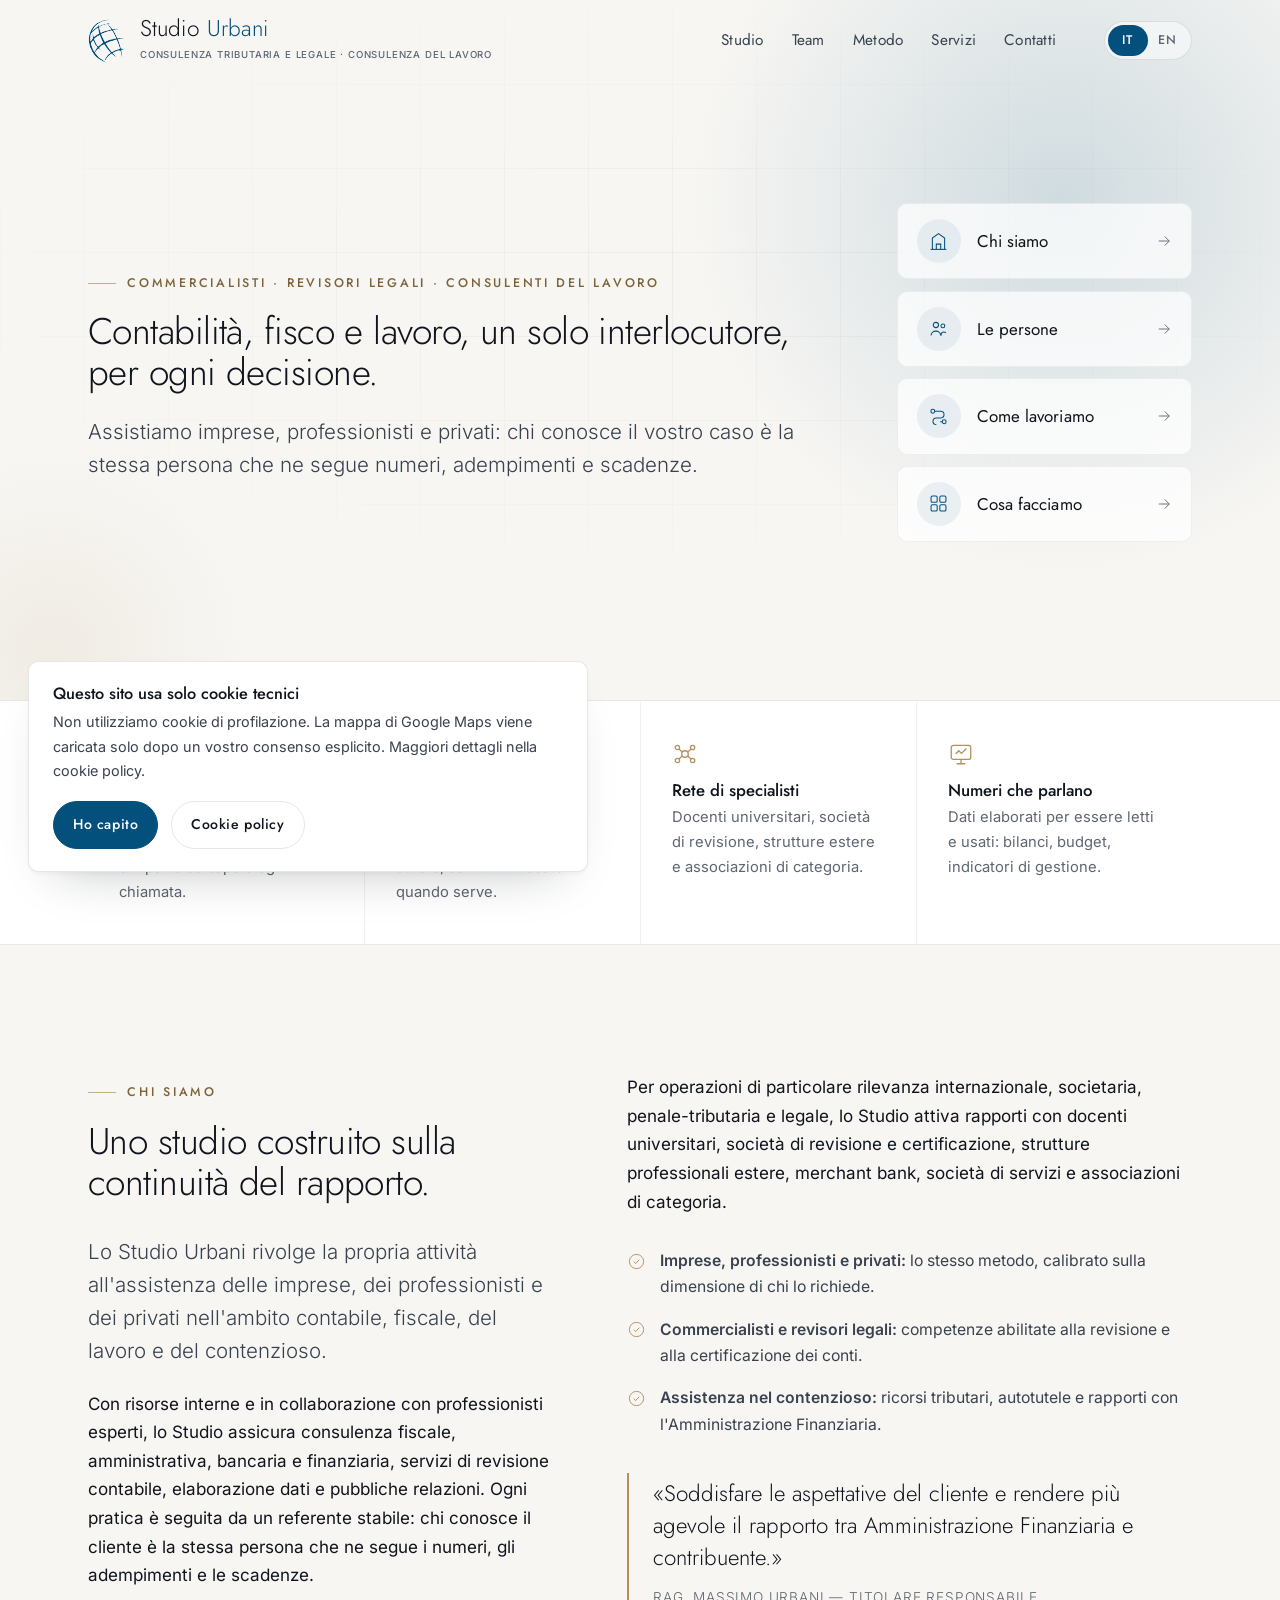
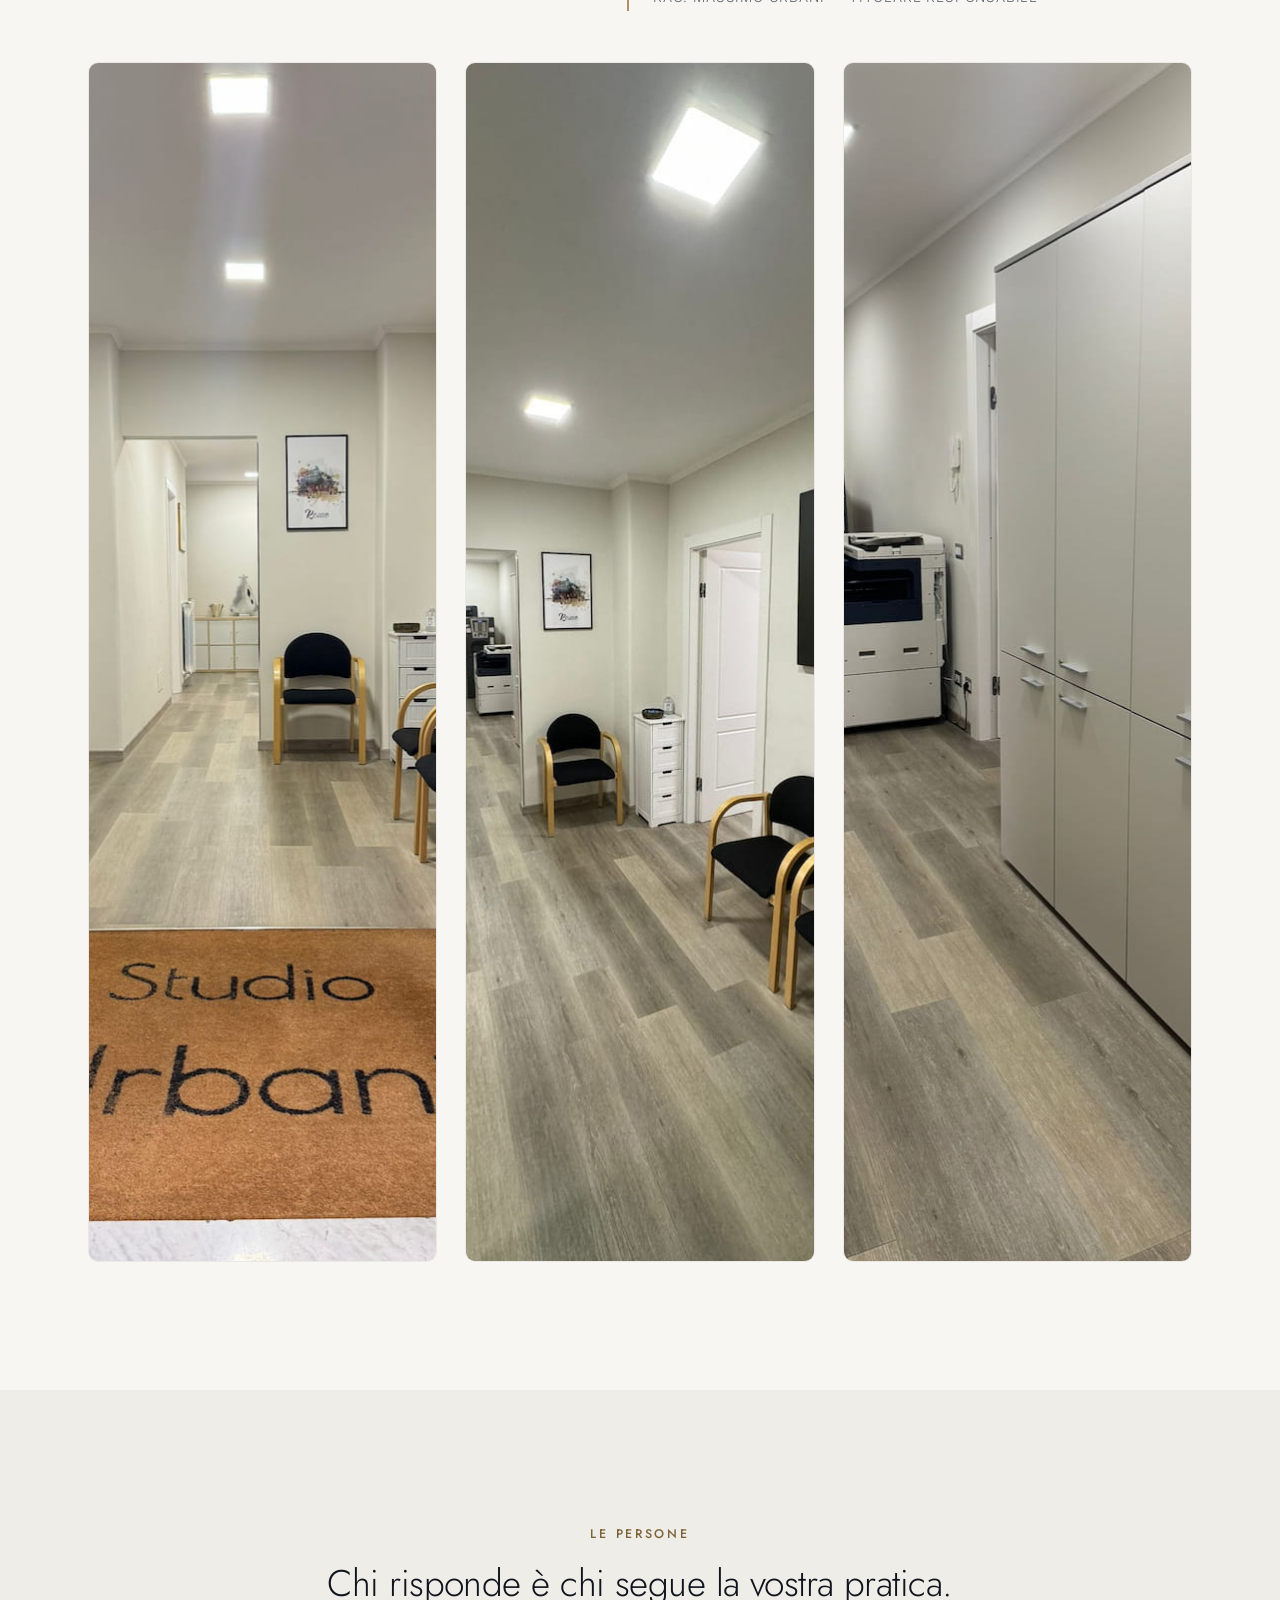
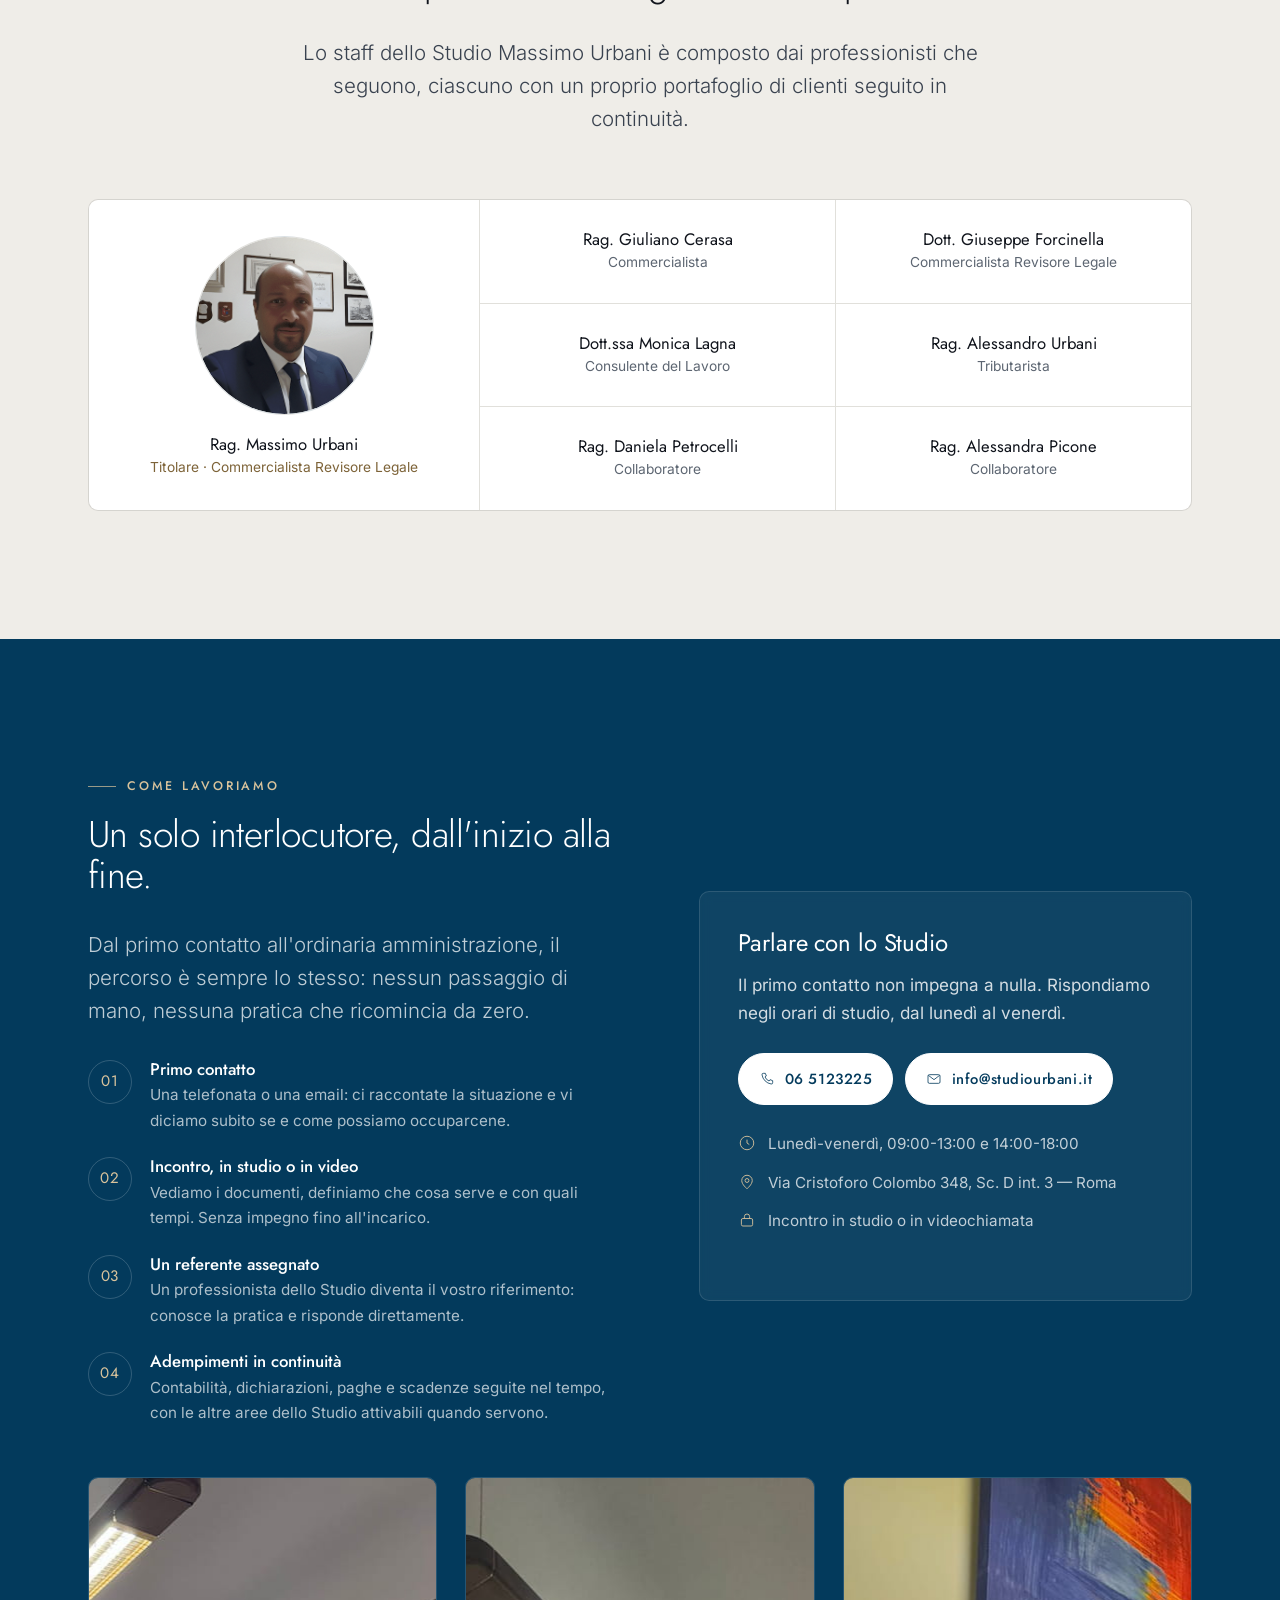
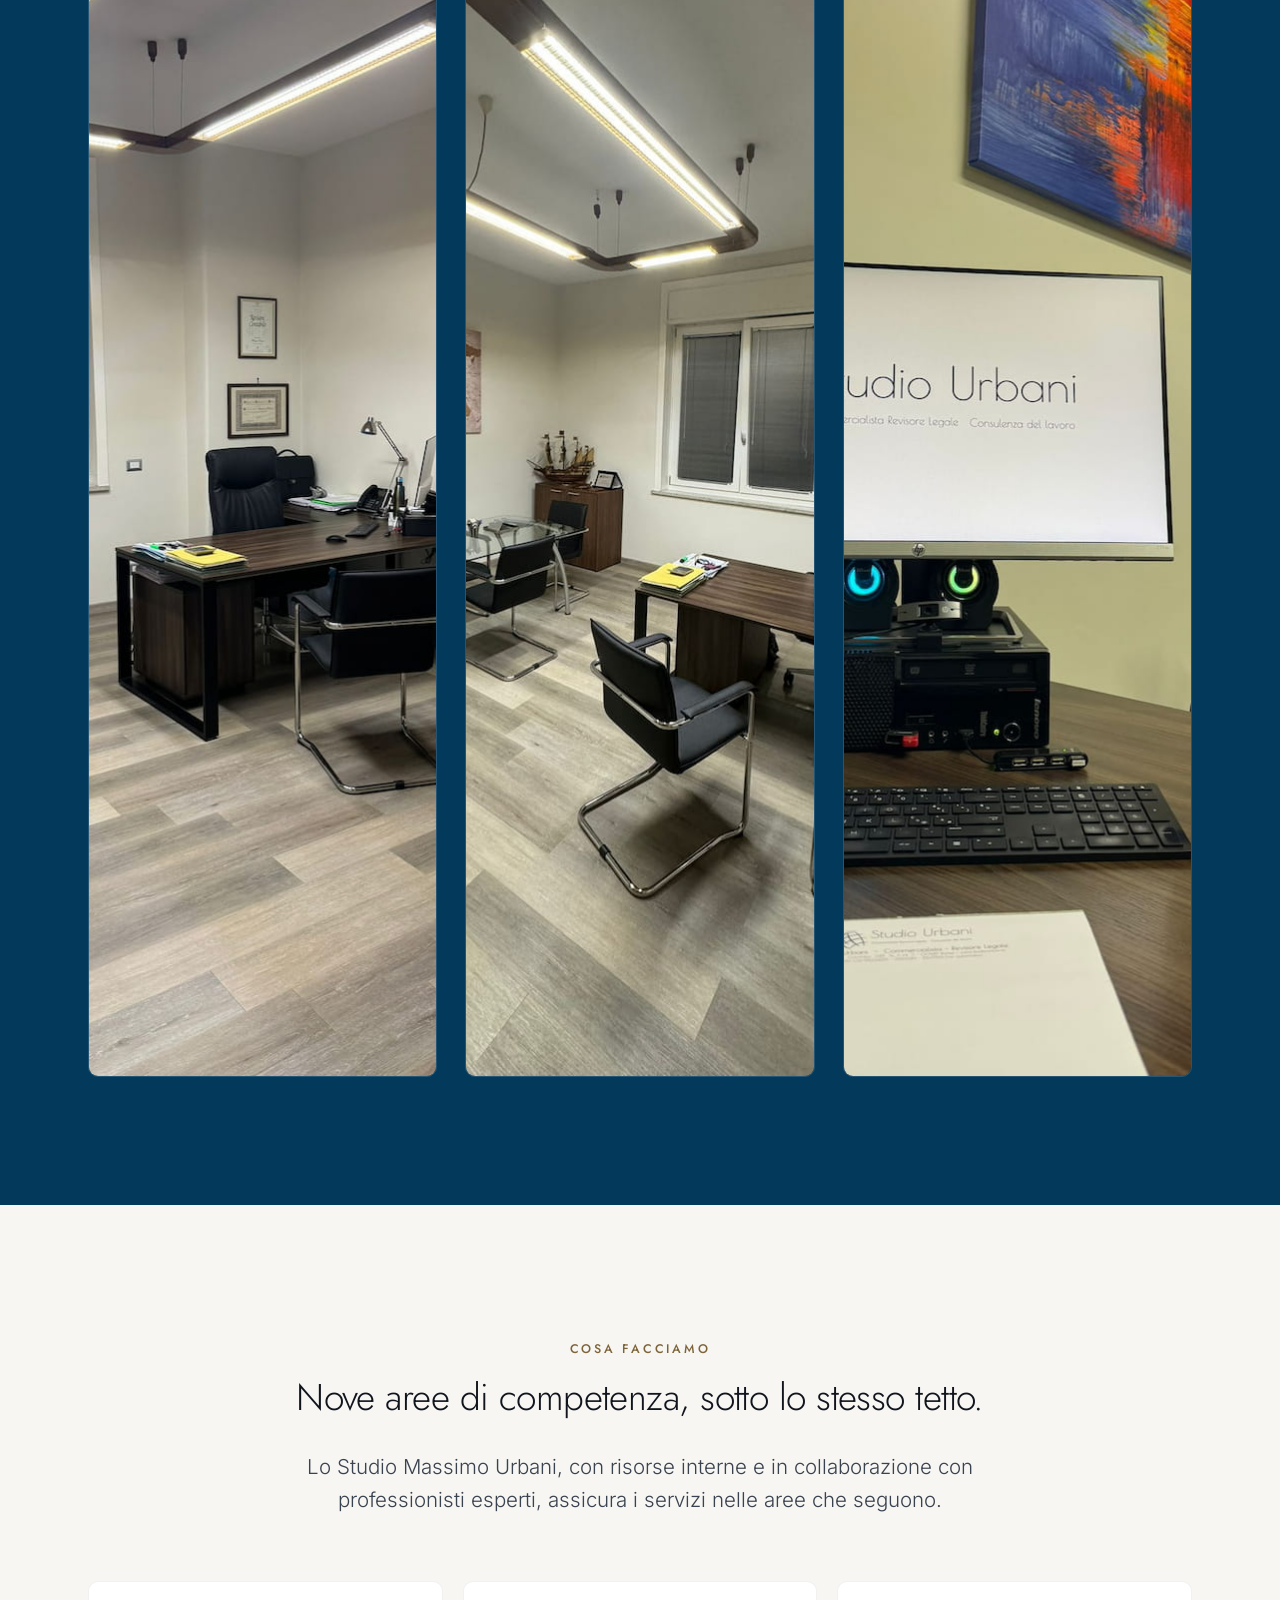
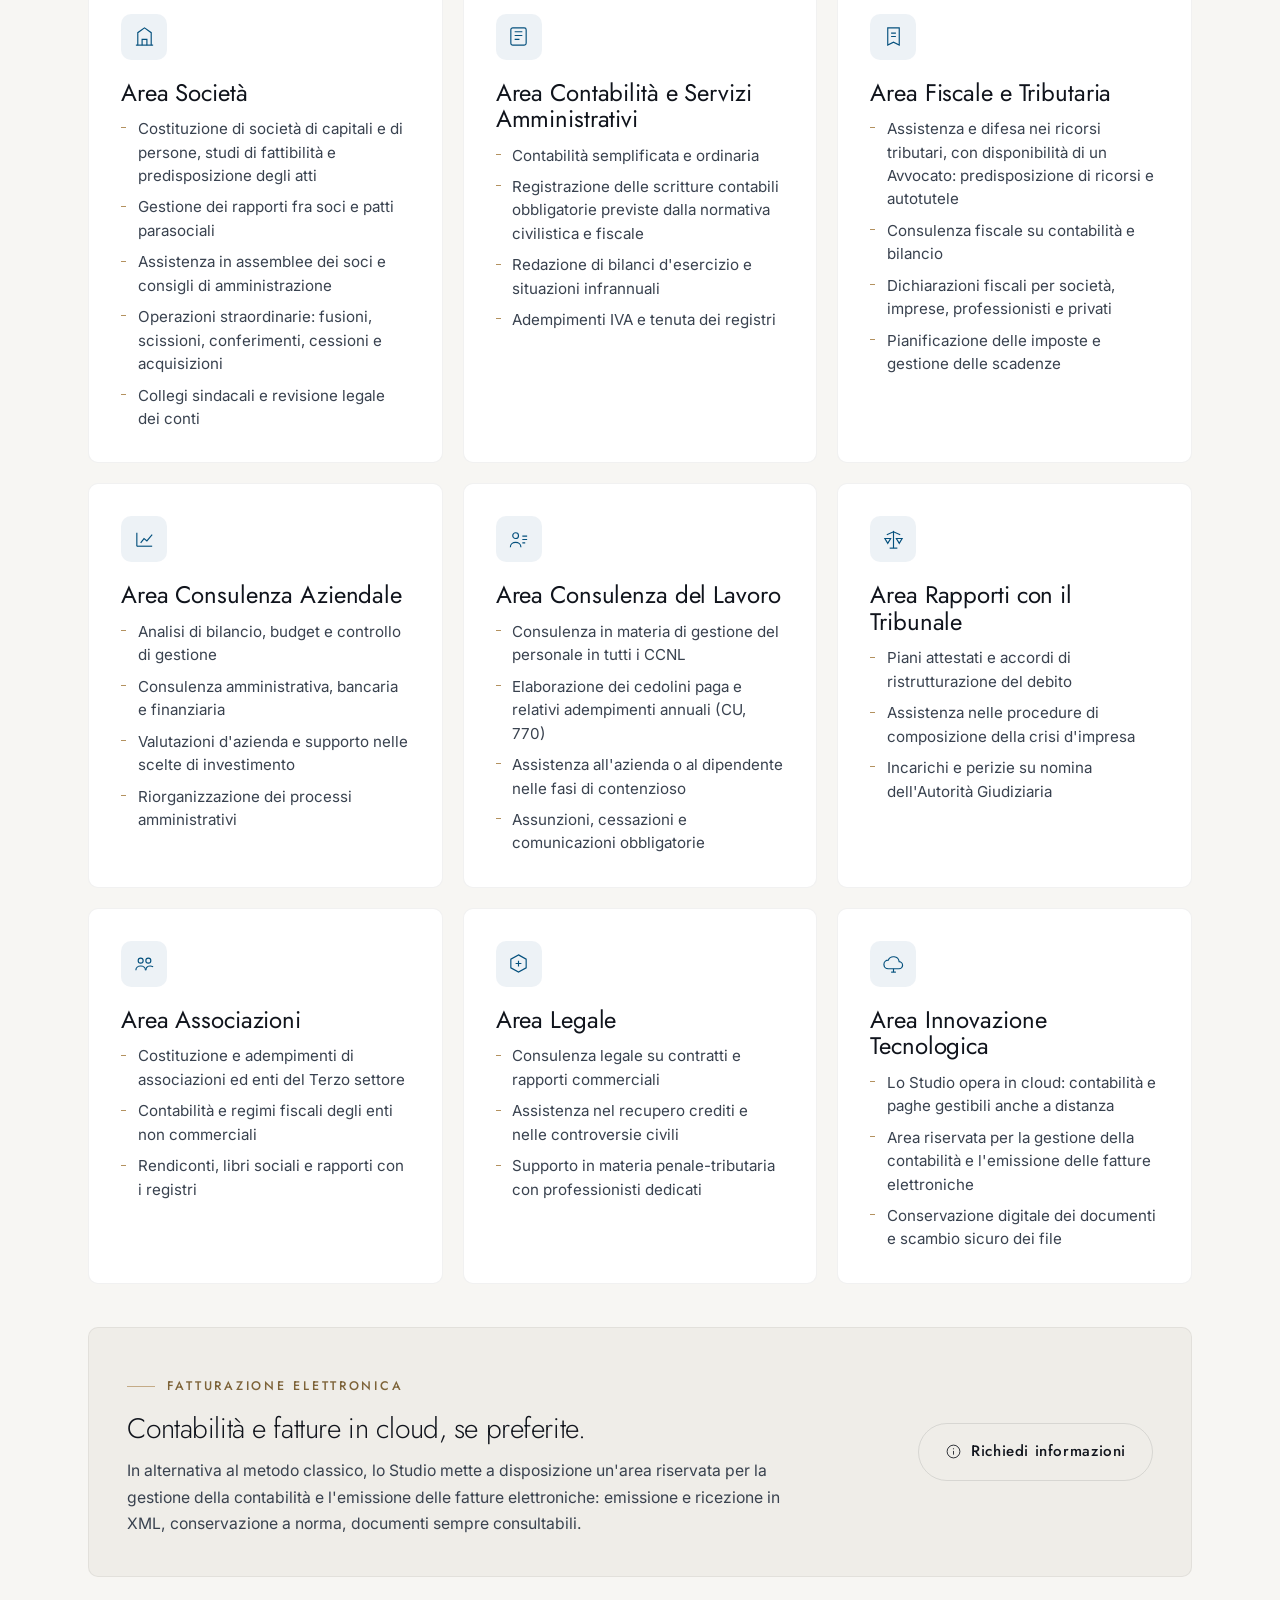
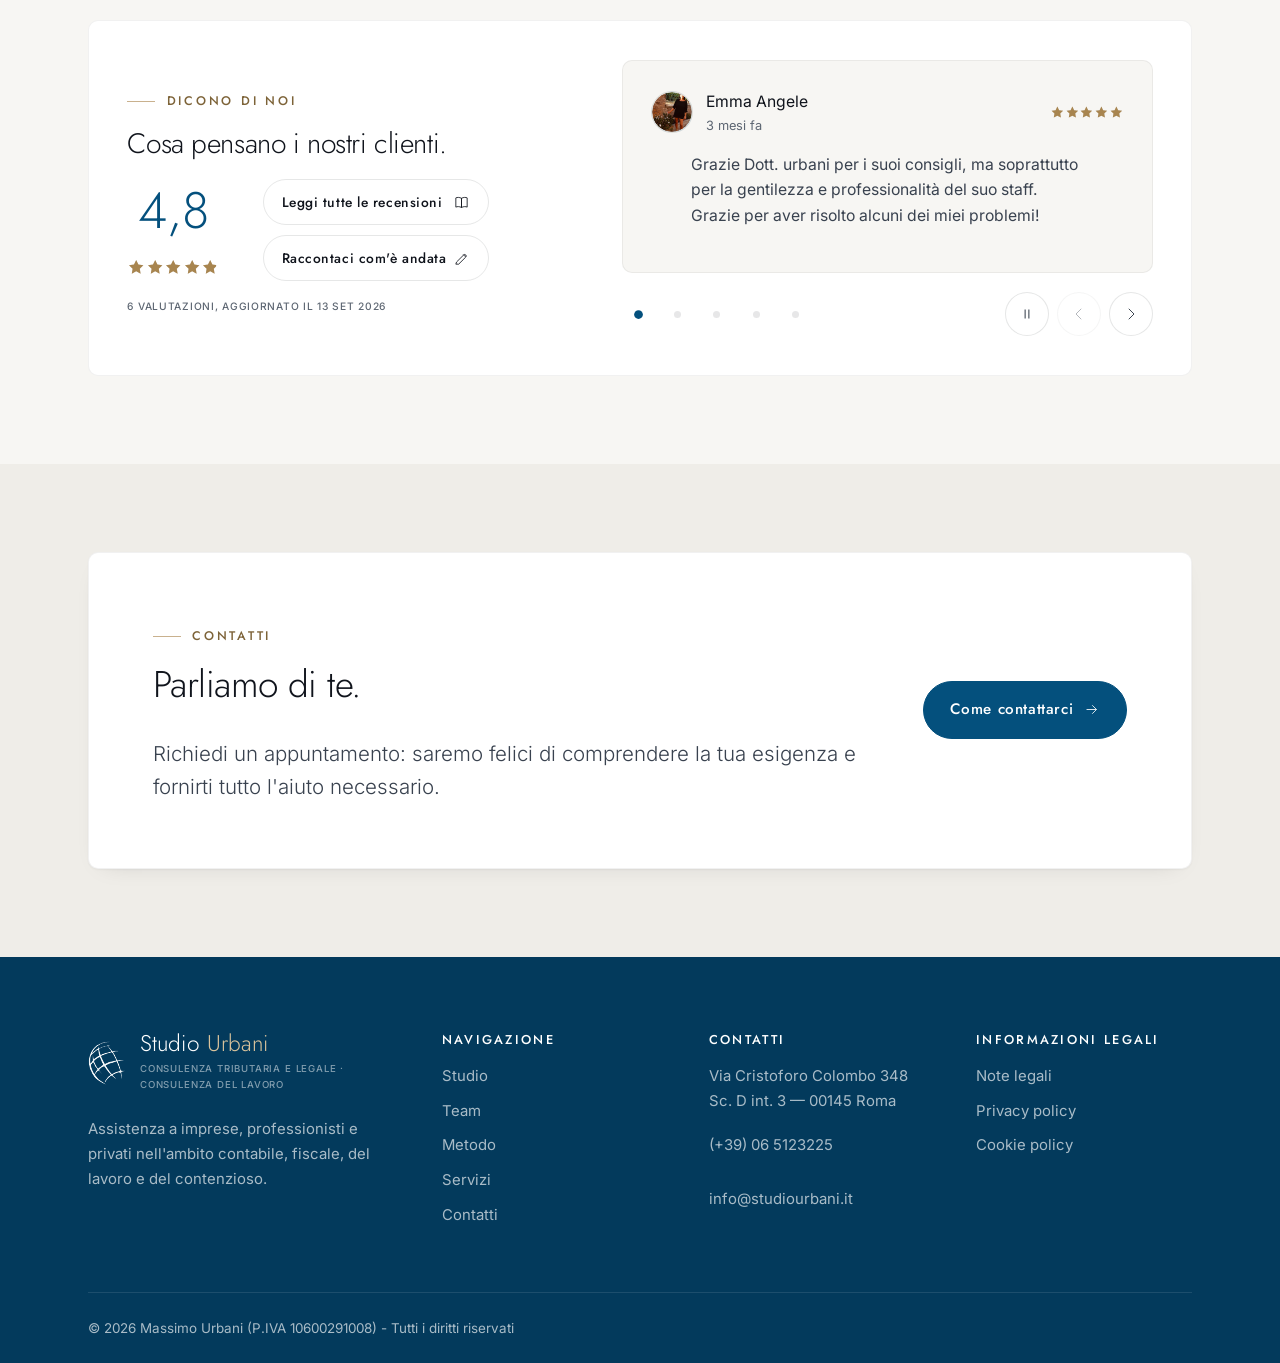
==== index.html @ 0ec02e95 "Ridistribuisce le foto e aggiunge il carosello mobile per le gallerie Chi siamo: 1, 2, 4. Come lavor" ====
<!DOCTYPE html>
<html lang="it">
<head>
<meta charset="utf-8">
<meta name="viewport" content="width=device-width, initial-scale=1">
<title data-i18n="meta.home.title">Studio Urbani — Commercialisti, consulenza tributaria e del lavoro | Roma</title>
<meta name="description" data-i18n-content="meta.home.desc" content="Lo Studio Urbani assiste imprese, professionisti e privati nell'ambito contabile, fiscale, del lavoro e del contenzioso. Consulenza societaria, tributaria, del lavoro e legale a Roma.">
<meta name="theme-color" content="#f7f6f3">
<meta name="author" content="Studio Urbani">

<script>
  /* Anteprima su GitHub Pages: fuori dai motori di ricerca.
     Sul dominio finale questo blocco non fa nulla. */
  if (location.hostname.endsWith("github.io")) {
    var m = document.createElement("meta");
    m.name = "robots";
    m.content = "noindex, nofollow";
    document.head.appendChild(m);
  }
</script>


<link rel="canonical" href="https://www.studiourbani.it/">

<meta property="og:type" content="website">
<meta property="og:site_name" content="Studio Urbani">
<meta property="og:locale" content="it_IT">
<meta property="og:locale:alternate" content="en_US">
<meta property="og:title" content="Studio Urbani — Commercialisti, consulenza tributaria e del lavoro">
<meta property="og:description" content="Contabilità, fisco, lavoro e contenzioso: competenze integrate in un unico interlocutore, a Roma.">
<meta property="og:url" content="https://www.studiourbani.it/">
<meta property="og:image" content="https://www.studiourbani.it/assets/img/logo.png">
<meta name="twitter:card" content="summary">

<link rel="icon" href="assets/img/favicon.ico" sizes="any">
<link rel="icon" type="image/png" sizes="32x32" href="assets/img/favicon-32x32.png">
<link rel="icon" type="image/png" sizes="16x16" href="assets/img/favicon-16x16.png">
<link rel="apple-touch-icon" href="assets/img/apple-touch-icon.png">
<link rel="manifest" href="assets/img/site.webmanifest">
<link rel="preload" href="assets/fonts/jost-latin.woff2" as="font" type="font/woff2" crossorigin>
<link rel="preload" href="assets/fonts/inter-latin.woff2" as="font" type="font/woff2" crossorigin>
<script>document.documentElement.classList.add("js");</script>
<link rel="stylesheet" href="assets/css/style.css?v=20260907h">
<script type="application/ld+json">
{
  "@context": "https://schema.org",
  "@type": "AccountingService",
  "name": "Studio Urbani",
  "description": "Studio di commercialisti e consulenti del lavoro: assistenza contabile, fiscale, societaria, del lavoro e legale.",
  "url": "https://www.studiourbani.it/",
  "email": "info@studiourbani.it",
  "telephone": "+39065123225",
  "address": {
    "@type": "PostalAddress",
    "streetAddress": "Via Cristoforo Colombo 348, Sc. D int. 3",
    "postalCode": "00145",
    "addressLocality": "Roma",
    "addressCountry": "IT"
  },
  "openingHours": "Mo-Fr 09:00-13:00, Mo-Fr 14:00-18:00"
}
</script>
</head>
<body>
<a class="skip-link" href="#main" data-i18n="a11y.skip">Vai al contenuto</a>

<!-- ============ HEADER ============ -->
<header class="site-header" id="siteHeader">
  <div class="wrap site-header__inner">
    <a class="brand" href="index.html" aria-label="Studio Urbani — home">
      <img class="brand__logo" src="assets/img/logo.svg" alt="Studio Urbani">
      <span>
        <span class="wordmark">Studio <em>Urbani</em></span>
        <span class="brand__payoff" data-i18n="brand.payoff">Consulenza tributaria e legale · Consulenza del lavoro</span>
      </span>
    </a>

    <nav class="nav" id="mainNav" aria-label="Menu principale">
      <a href="#studio" data-i18n="nav.studio">Studio</a>
      <a href="#team" data-i18n="nav.team">Team</a>
      <a href="#rapporto" data-i18n="nav.rapporto">Metodo</a>
      <a href="#servizi" data-i18n="nav.servizi">Servizi</a>
      <a href="pages/contatti.html" data-i18n="nav.contatti">Contatti</a>
    </nav>

    <div class="header__actions">
      <div class="lang-switch" role="group" aria-label="Lingua / Language">
        <button type="button" data-lang="it" aria-pressed="true">IT</button>
        <button type="button" data-lang="en" aria-pressed="false">EN</button>
      </div>
      <button class="burger" id="burger" type="button" aria-expanded="false" aria-controls="mainNav" aria-label="Menu"><span></span></button>
    </div>
  </div>
</header>

<main id="main">

  <!-- ============ HERO ============ -->
  <section class="hero">
    <div class="hero__bg" aria-hidden="true"><div class="hero__grid"></div></div>
    <div class="wrap">
      <div class="hero__inner">
        <div>
          <p class="eyebrow reveal" data-i18n="hero.eyebrow">Commercialisti · Revisori legali · Consulenti del lavoro</p>
          <h1 class="reveal" data-delay="1" data-i18n="hero.title">Contabilità, fisco e lavoro, un solo interlocutore, per ogni decisione.</h1>
          <p class="lead hero__lead reveal" data-delay="2" data-i18n="hero.lead">Assistiamo imprese, professionisti e privati: chi conosce il vostro caso è la stessa persona che ne segue numeri, adempimenti e scadenze.</p>
        </div>

        <nav class="hero__links" aria-label="Sezioni della pagina">
          <a class="hero__link reveal" data-delay="1" href="#studio">
            <span class="hero__link-icon"><svg viewBox="0 0 24 24" fill="none" stroke="currentColor" stroke-width="1.2" aria-hidden="true"><path d="M3 21h18"/><path d="M5 21V8l7-5 7 5v13"/><path d="M9.5 21v-6h5v6"/></svg></span>
            <span class="hero__link-label" data-i18n="hero.link1">Chi siamo</span>
            <svg class="hero__link-arrow" viewBox="0 0 24 24" fill="none" stroke="currentColor" stroke-width="1.2" aria-hidden="true"><path d="M5 12h14M13 6l6 6-6 6"/></svg>
          </a>
          <a class="hero__link reveal" data-delay="2" href="#team">
            <span class="hero__link-icon"><svg viewBox="0 0 24 24" fill="none" stroke="currentColor" stroke-width="1.2" aria-hidden="true"><circle cx="9" cy="8" r="3"/><path d="M3.5 20c0-3 2.5-5 5.5-5s5.5 2 5.5 5"/><circle cx="17" cy="9" r="2.2"/><path d="M15 20c0-2.4 1.2-4 3-4 1.4 0 2.5.9 2.5.9"/></svg></span>
            <span class="hero__link-label" data-i18n="hero.link2">Le persone</span>
            <svg class="hero__link-arrow" viewBox="0 0 24 24" fill="none" stroke="currentColor" stroke-width="1.2" aria-hidden="true"><path d="M5 12h14M13 6l6 6-6 6"/></svg>
          </a>
          <a class="hero__link reveal" data-delay="3" href="#rapporto">
            <span class="hero__link-icon"><svg viewBox="0 0 24 24" fill="none" stroke="currentColor" stroke-width="1.2" aria-hidden="true"><circle cx="5.5" cy="6" r="2.2"/><circle cx="18.5" cy="18" r="2.2"/><path d="M7.7 6h6.8a3.8 3.8 0 010 7.6H9.5a3.8 3.8 0 000 7.6"/><path d="M14 18h2.3"/></svg></span>
            <span class="hero__link-label" data-i18n="hero.link3">Come lavoriamo</span>
            <svg class="hero__link-arrow" viewBox="0 0 24 24" fill="none" stroke="currentColor" stroke-width="1.2" aria-hidden="true"><path d="M5 12h14M13 6l6 6-6 6"/></svg>
          </a>
          <a class="hero__link reveal" data-delay="4" href="#servizi">
            <span class="hero__link-icon"><svg viewBox="0 0 24 24" fill="none" stroke="currentColor" stroke-width="1.2" aria-hidden="true"><rect x="3.5" y="3.5" width="7" height="7" rx="1.5"/><rect x="13.5" y="3.5" width="7" height="7" rx="1.5"/><rect x="3.5" y="13.5" width="7" height="7" rx="1.5"/><rect x="13.5" y="13.5" width="7" height="7" rx="1.5"/></svg></span>
            <span class="hero__link-label" data-i18n="hero.link4">Cosa facciamo</span>
            <svg class="hero__link-arrow" viewBox="0 0 24 24" fill="none" stroke="currentColor" stroke-width="1.2" aria-hidden="true"><path d="M5 12h14M13 6l6 6-6 6"/></svg>
          </a>
        </nav>
      </div>
    </div>
  </section>

  <!-- ============ STRIP VALORI ============ -->
  <section class="strip">
    <div class="wrap">
      <div class="strip__inner">
        <div class="strip__item reveal">
          <svg viewBox="0 0 24 24" fill="none" stroke="currentColor" stroke-width="1.2" aria-hidden="true"><path d="M12 3l8 4v6c0 4.5-3.2 7.2-8 8.6C7.2 20.2 4 17.5 4 13V7l8-4z"/><path d="M9 12l2.2 2.2L15.5 10"/></svg>
          <h2 data-i18n="values.1.t">Referente stabile</h2>
          <p data-i18n="values.1.d">La stessa persona segue la vostra pratica nel tempo: non si riparte da capo a ogni chiamata.</p>
        </div>
        <div class="strip__item reveal" data-delay="1">
          <svg viewBox="0 0 24 24" fill="none" stroke="currentColor" stroke-width="1.2" aria-hidden="true"><path d="M12 3v18"/><path d="M5 7l7-3 7 3"/><path d="M3 11h6l-3 5-3-5zM15 11h6l-3 5-3-5z"/><path d="M8 21h8"/></svg>
          <h2 data-i18n="values.2.t">Contenzioso incluso</h2>
          <p data-i18n="values.2.d">Accertamenti, cartelle e ricorsi tributari seguiti in studio, con un Avvocato quando serve.</p>
        </div>
        <div class="strip__item reveal" data-delay="2">
          <svg viewBox="0 0 24 24" fill="none" stroke="currentColor" stroke-width="1.2" aria-hidden="true"><circle cx="12" cy="12" r="3"/><circle cx="5" cy="6" r="2"/><circle cx="19" cy="6" r="2"/><circle cx="5" cy="18" r="2"/><circle cx="19" cy="18" r="2"/><path d="M9.7 10.3L6.4 7.4M14.3 10.3l3.3-2.9M9.7 13.7l-3.3 2.9M14.3 13.7l3.3 2.9"/></svg>
          <h2 data-i18n="values.3.t">Rete di specialisti</h2>
          <p data-i18n="values.3.d">Docenti universitari, società di revisione, strutture estere e associazioni di categoria.</p>
        </div>
        <div class="strip__item reveal" data-delay="3">
          <svg viewBox="0 0 24 24" fill="none" stroke="currentColor" stroke-width="1.2" aria-hidden="true"><path d="M8 21h8M12 17v4"/><rect x="3" y="4" width="18" height="13" rx="2"/><path d="M7 12l3-3 2.4 2.4L17 7"/></svg>
          <h2 data-i18n="values.4.t">Numeri che parlano</h2>
          <p data-i18n="values.4.d">Dati elaborati per essere letti e usati: bilanci, budget, indicatori di gestione.</p>
        </div>
      </div>
    </div>
  </section>

  <!-- ============ CHI SIAMO ============ -->
  <section class="section" id="studio">
    <div class="wrap">
      <div class="about">
        <div class="reveal">
          <p class="eyebrow" data-i18n="about.eyebrow">Chi siamo</p>
          <h2 data-i18n="about.title">Uno studio costruito sulla continuità del rapporto.</h2>
          <p class="lead mt-3" data-i18n="about.p1">Lo Studio Urbani rivolge la propria attività all'assistenza delle imprese, dei professionisti e dei privati nell'ambito contabile, fiscale, del lavoro e del contenzioso.</p>
          <p data-i18n="about.p2">Con risorse interne e in collaborazione con professionisti esperti, lo Studio assicura consulenza fiscale, amministrativa, bancaria e finanziaria, servizi di revisione contabile, elaborazione dati e pubbliche relazioni. Ogni pratica è seguita da un referente stabile: chi conosce il cliente è la stessa persona che ne segue i numeri, gli adempimenti e le scadenze.</p>
        </div>

        <div class="about__body reveal" data-delay="1">
          <p data-i18n="about.p3">Per operazioni di particolare rilevanza internazionale, societaria, penale-tributaria e legale, lo Studio attiva rapporti con docenti universitari, società di revisione e certificazione, strutture professionali estere, merchant bank, società di servizi e associazioni di categoria.</p>

          <ul class="about__list">
            <li>
              <svg viewBox="0 0 24 24" fill="none" stroke="currentColor" stroke-width="1.2" aria-hidden="true"><circle cx="12" cy="12" r="9"/><path d="M8.5 12.2l2.4 2.4 4.6-4.9"/></svg>
              <span data-i18n="about.li1"><strong>Imprese, professionisti e privati:</strong> lo stesso metodo, calibrato sulla dimensione di chi lo richiede.</span>
            </li>
            <li>
              <svg viewBox="0 0 24 24" fill="none" stroke="currentColor" stroke-width="1.2" aria-hidden="true"><circle cx="12" cy="12" r="9"/><path d="M8.5 12.2l2.4 2.4 4.6-4.9"/></svg>
              <span data-i18n="about.li2"><strong>Commercialisti e revisori legali:</strong> competenze abilitate alla revisione e alla certificazione dei conti.</span>
            </li>
            <li>
              <svg viewBox="0 0 24 24" fill="none" stroke="currentColor" stroke-width="1.2" aria-hidden="true"><circle cx="12" cy="12" r="9"/><path d="M8.5 12.2l2.4 2.4 4.6-4.9"/></svg>
              <span data-i18n="about.li3"><strong>Assistenza nel contenzioso:</strong> ricorsi tributari, autotutele e rapporti con l'Amministrazione Finanziaria.</span>
            </li>
          </ul>

          <blockquote class="quote">
            <span data-i18n="about.quote">«Soddisfare le aspettative del cliente e rendere più agevole il rapporto tra Amministrazione Finanziaria e contribuente.»</span>
            <footer>Rag. Massimo Urbani — <span data-i18n="about.quoteRole">Titolare responsabile</span></footer>
          </blockquote>
        </div>
      </div>

      <div class="gallery gallery--3 reveal" data-delay="2">
        <img src="assets/img/1.jpg" alt="L'ingresso dello Studio Urbani" data-i18n-alt="about.photo1" width="900" height="1200" loading="lazy" decoding="async">
        <img src="assets/img/2.jpg" alt="Sala d'attesa dello Studio Urbani" data-i18n-alt="about.photo2" width="900" height="1200" loading="lazy" decoding="async">
        <img src="assets/img/4.jpg" alt="Corridoio e archivio dello Studio Urbani" data-i18n-alt="about.photo3" width="900" height="1200" loading="lazy" decoding="async">
      </div>
    </div>
  </section>

  <!-- ============ TEAM ============ -->
  <section class="section section--paper2" id="team">
    <div class="wrap">
      <div class="section-head section-head--center reveal">
        <p class="eyebrow" data-i18n="team.eyebrow">Le persone</p>
        <h2 data-i18n="team.title">Chi risponde è chi segue la vostra pratica.</h2>
        <p class="lead mt-3" data-i18n="team.lead">Lo staff dello Studio Massimo Urbani è composto dai professionisti che seguono, ciascuno con un proprio portafoglio di clienti seguito in continuità.</p>
      </div>

      <div class="team reveal" data-delay="1">
        <article class="team__card team__card--lead">
          <div class="team__photo"><img src="assets/img/massimo_urbani_face.png" alt="" width="380" height="380" loading="lazy" decoding="async"></div>
          <h3>Rag. Massimo Urbani</h3>
          <p class="team__role" data-i18n="team.role1">Titolare · Commercialista Revisore Legale</p>
        </article>
        <article class="team__card team__card--plain">
          <h3>Rag. Giuliano Cerasa</h3>
          <p class="team__role" data-i18n="team.role2">Commercialista</p>
        </article>
        <article class="team__card team__card--plain">
          <h3>Dott. Giuseppe Forcinella</h3>
          <p class="team__role" data-i18n="team.role3">Commercialista Revisore Legale</p>
        </article>
        <article class="team__card team__card--plain">
          <h3>Dott.ssa Monica Lagna</h3>
          <p class="team__role" data-i18n="team.role4">Consulente del Lavoro</p>
        </article>
        <article class="team__card team__card--plain">
          <h3>Rag. Alessandro Urbani</h3>
          <p class="team__role" data-i18n="team.role5">Tributarista</p>
        </article>
        <article class="team__card team__card--plain">
          <h3>Rag. Daniela Petrocelli</h3>
          <p class="team__role" data-i18n="team.role6">Collaboratore</p>
        </article>
        <article class="team__card team__card--plain">
          <h3>Rag. Alessandra Picone</h3>
          <p class="team__role" data-i18n="team.role7">Collaboratore</p>
        </article>
      </div>
    </div>
  </section>

  <!-- ============ COME LAVORIAMO (fascia scura) ============ -->
  <section class="section section--dark" id="rapporto">
    <div class="wrap">
      <div class="billing">
        <div class="reveal">
          <p class="eyebrow" data-i18n="rel.eyebrow">Come lavoriamo</p>
          <h2 data-i18n="rel.title">Un solo interlocutore, dall'inizio alla fine.</h2>
          <p class="lead mt-3" data-i18n="rel.lead">Dal primo contatto all'ordinaria amministrazione, il percorso è sempre lo stesso: nessun passaggio di mano, nessuna pratica che ricomincia da zero.</p>

          <ol class="steps mt-3">
            <li>
              <div>
                <h3 data-i18n="rel.s1.t">Primo contatto</h3>
                <p data-i18n="rel.s1.d">Una telefonata o una email: ci raccontate la situazione e vi diciamo subito se e come possiamo occuparcene.</p>
              </div>
            </li>
            <li>
              <div>
                <h3 data-i18n="rel.s2.t">Incontro, in studio o in video</h3>
                <p data-i18n="rel.s2.d">Vediamo i documenti, definiamo che cosa serve e con quali tempi. Senza impegno fino all'incarico.</p>
              </div>
            </li>
            <li>
              <div>
                <h3 data-i18n="rel.s3.t">Un referente assegnato</h3>
                <p data-i18n="rel.s3.d">Un professionista dello Studio diventa il vostro riferimento: conosce la pratica e risponde direttamente.</p>
              </div>
            </li>
            <li>
              <div>
                <h3 data-i18n="rel.s4.t">Adempimenti in continuità</h3>
                <p data-i18n="rel.s4.d">Contabilità, dichiarazioni, paghe e scadenze seguite nel tempo, con le altre aree dello Studio attivabili quando servono.</p>
              </div>
            </li>
          </ol>
        </div>

        <aside class="panel reveal" data-delay="2">
          <h2 data-i18n="rel.panel.t">Parlare con lo Studio</h2>
          <p data-i18n="rel.panel.d">Il primo contatto non impegna a nulla. Rispondiamo negli orari di studio, dal lunedì al venerdì.</p>
          <div class="panel__actions">
            <a class="btn btn--light" href="tel:+39065123225">
              <svg viewBox="0 0 24 24" fill="none" stroke="currentColor" stroke-width="1.2" aria-hidden="true"><path d="M6.5 3.5h3l1.5 4-2 1.4a11 11 0 006.1 6.1l1.4-2 4 1.5v3a2 2 0 01-2.2 2A16.5 16.5 0 014.5 5.7 2 2 0 016.5 3.5z"/></svg>
              06 5123225
            </a>
            <a class="btn btn--light" href="mailto:info@studiourbani.it">
              <svg viewBox="0 0 24 24" fill="none" stroke="currentColor" stroke-width="1.2" aria-hidden="true"><rect x="3" y="5.5" width="18" height="13" rx="2"/><path d="M3.8 6.7L12 13l8.2-6.3"/></svg>
              info@studiourbani.it
            </a>
          </div>
          <ul class="panel__meta">
            <li>
              <svg viewBox="0 0 24 24" fill="none" stroke="currentColor" stroke-width="1.2" aria-hidden="true"><circle cx="12" cy="12" r="9"/><path d="M12 7.5V12l3 2"/></svg>
              <span data-i18n="rel.panel.l1">Lunedì-venerdì, 09:00-13:00 e 14:00-18:00</span>
            </li>
            <li>
              <svg viewBox="0 0 24 24" fill="none" stroke="currentColor" stroke-width="1.2" aria-hidden="true"><path d="M12 21s7-5.6 7-11a7 7 0 10-14 0c0 5.4 7 11 7 11z"/><circle cx="12" cy="10" r="2.6"/></svg>
              <span data-i18n="rel.panel.l2">Via Cristoforo Colombo 348, Sc. D int. 3 — Roma</span>
            </li>
            <li>
              <svg viewBox="0 0 24 24" fill="none" stroke="currentColor" stroke-width="1.2" aria-hidden="true"><rect x="4.5" y="10" width="15" height="10" rx="2"/><path d="M8.5 10V7.5a3.5 3.5 0 017 0V10"/></svg>
              <span data-i18n="rel.panel.l3">Incontro in studio o in videochiamata</span>
            </li>
          </ul>
        </aside>
      </div>

      <div class="gallery gallery--3 reveal" data-delay="2">
        <img src="assets/img/5.jpg" alt="Una delle sale riunioni dello Studio Urbani" data-i18n-alt="rel.photo1" width="900" height="1200" loading="lazy" decoding="async">
        <img src="assets/img/6.jpg" alt="Un'altra sala riunioni dello Studio Urbani" data-i18n-alt="rel.photo2" width="900" height="1200" loading="lazy" decoding="async">
        <img src="assets/img/7.jpg" alt="Una postazione di lavoro dello Studio Urbani" data-i18n-alt="rel.photo3" width="900" height="1200" loading="lazy" decoding="async">
      </div>
    </div>
  </section>

  <!-- ============ SERVIZI ============ -->
  <section class="section" id="servizi">
    <div class="wrap">
      <div class="section-head section-head--center reveal">
        <p class="eyebrow" data-i18n="services.eyebrow">Cosa facciamo</p>
        <h2 data-i18n="services.title">Nove aree di competenza, sotto lo stesso tetto.</h2>
        <p class="lead mt-3" data-i18n="services.lead">Lo Studio Massimo Urbani, con risorse interne e in collaborazione con professionisti esperti, assicura i servizi nelle aree che seguono.</p>
      </div>

      <div class="services">
        <article class="service reveal">
          <div class="service__icon"><svg viewBox="0 0 24 24" fill="none" stroke="currentColor" aria-hidden="true"><path d="M3 21h18"/><path d="M5 21V8l7-5 7 5v13"/><path d="M9.5 21v-6h5v6"/></svg></div>
          <h3 data-i18n="srv.1.t">Area Società</h3>
          <ul>
            <li data-i18n="srv.1.l1">Costituzione di società di capitali e di persone, studi di fattibilità e predisposizione degli atti</li>
            <li data-i18n="srv.1.l2">Gestione dei rapporti fra soci e patti parasociali</li>
            <li data-i18n="srv.1.l3">Assistenza in assemblee dei soci e consigli di amministrazione</li>
            <li data-i18n="srv.1.l4">Operazioni straordinarie: fusioni, scissioni, conferimenti, cessioni e acquisizioni</li>
            <li data-i18n="srv.1.l5">Collegi sindacali e revisione legale dei conti</li>
          </ul>
        </article>

        <article class="service reveal" data-delay="1">
          <div class="service__icon"><svg viewBox="0 0 24 24" fill="none" stroke="currentColor" aria-hidden="true"><rect x="4" y="3" width="16" height="18" rx="2"/><path d="M8 7h8M8 11h8M8 15h5"/></svg></div>
          <h3 data-i18n="srv.2.t">Area Contabilità e Servizi Amministrativi</h3>
          <ul>
            <li data-i18n="srv.2.l1">Contabilità semplificata e ordinaria</li>
            <li data-i18n="srv.2.l2">Registrazione delle scritture contabili obbligatorie previste dalla normativa civilistica e fiscale</li>
            <li data-i18n="srv.2.l3">Redazione di bilanci d'esercizio e situazioni infrannuali</li>
            <li data-i18n="srv.2.l4">Adempimenti IVA e tenuta dei registri</li>
          </ul>
        </article>

        <article class="service reveal" data-delay="2">
          <div class="service__icon"><svg viewBox="0 0 24 24" fill="none" stroke="currentColor" aria-hidden="true"><path d="M6 3h12v18l-6-3-6 3V3z"/><path d="M9.5 8.5h5M9.5 12h5"/></svg></div>
          <h3 data-i18n="srv.3.t">Area Fiscale e Tributaria</h3>
          <ul>
            <li data-i18n="srv.3.l1">Assistenza e difesa nei ricorsi tributari, con disponibilità di un Avvocato: predisposizione di ricorsi e autotutele</li>
            <li data-i18n="srv.3.l2">Consulenza fiscale su contabilità e bilancio</li>
            <li data-i18n="srv.3.l3">Dichiarazioni fiscali per società, imprese, professionisti e privati</li>
            <li data-i18n="srv.3.l4">Pianificazione delle imposte e gestione delle scadenze</li>
          </ul>
        </article>

        <article class="service reveal">
          <div class="service__icon"><svg viewBox="0 0 24 24" fill="none" stroke="currentColor" aria-hidden="true"><path d="M4 19V5"/><path d="M4 19h16"/><path d="M8 15.5l3.5-4.5 3 2.5L20 7"/></svg></div>
          <h3 data-i18n="srv.4.t">Area Consulenza Aziendale</h3>
          <ul>
            <li data-i18n="srv.4.l1">Analisi di bilancio, budget e controllo di gestione</li>
            <li data-i18n="srv.4.l2">Consulenza amministrativa, bancaria e finanziaria</li>
            <li data-i18n="srv.4.l3">Valutazioni d'azienda e supporto nelle scelte di investimento</li>
            <li data-i18n="srv.4.l4">Riorganizzazione dei processi amministrativi</li>
          </ul>
        </article>

        <article class="service reveal" data-delay="1">
          <div class="service__icon"><svg viewBox="0 0 24 24" fill="none" stroke="currentColor" aria-hidden="true"><circle cx="9" cy="8" r="3"/><path d="M3.5 20c0-3 2.5-5 5.5-5s5.5 2 5.5 5"/><path d="M16 8.5h5M16 12h5M16 15.5h3"/></svg></div>
          <h3 data-i18n="srv.5.t">Area Consulenza del Lavoro</h3>
          <ul>
            <li data-i18n="srv.5.l1">Consulenza in materia di gestione del personale in tutti i CCNL</li>
            <li data-i18n="srv.5.l2">Elaborazione dei cedolini paga e relativi adempimenti annuali (CU, 770)</li>
            <li data-i18n="srv.5.l3">Assistenza all'azienda o al dipendente nelle fasi di contenzioso</li>
            <li data-i18n="srv.5.l4">Assunzioni, cessazioni e comunicazioni obbligatorie</li>
          </ul>
        </article>

        <article class="service reveal" data-delay="2">
          <div class="service__icon"><svg viewBox="0 0 24 24" fill="none" stroke="currentColor" aria-hidden="true"><path d="M12 3v18"/><path d="M5 7l7-3 7 3"/><path d="M3 11h6l-3 5-3-5zM15 11h6l-3 5-3-5z"/><path d="M8 21h8"/></svg></div>
          <h3 data-i18n="srv.6.t">Area Rapporti con il Tribunale</h3>
          <ul>
            <li data-i18n="srv.6.l1">Piani attestati e accordi di ristrutturazione del debito</li>
            <li data-i18n="srv.6.l2">Assistenza nelle procedure di composizione della crisi d'impresa</li>
            <li data-i18n="srv.6.l3">Incarichi e perizie su nomina dell'Autorità Giudiziaria</li>
          </ul>
        </article>

        <article class="service reveal">
          <div class="service__icon"><svg viewBox="0 0 24 24" fill="none" stroke="currentColor" aria-hidden="true"><circle cx="8" cy="9" r="2.6"/><circle cx="16" cy="9" r="2.6"/><path d="M3 19c0-2.5 2.2-4.4 5-4.4s5 1.9 5 4.4"/><path d="M13.5 19c0-2.5 1.8-4.4 4.3-4.4 1.6 0 3.2.7 3.2.7"/></svg></div>
          <h3 data-i18n="srv.7.t">Area Associazioni</h3>
          <ul>
            <li data-i18n="srv.7.l1">Costituzione e adempimenti di associazioni ed enti del Terzo settore</li>
            <li data-i18n="srv.7.l2">Contabilità e regimi fiscali degli enti non commerciali</li>
            <li data-i18n="srv.7.l3">Rendiconti, libri sociali e rapporti con i registri</li>
          </ul>
        </article>

        <article class="service reveal" data-delay="1">
          <div class="service__icon"><svg viewBox="0 0 24 24" fill="none" stroke="currentColor" aria-hidden="true"><path d="M12 3l8 4.5v9L12 21l-8-4.5v-9L12 3z"/><path d="M9 12h6M12 9v6"/></svg></div>
          <h3 data-i18n="srv.8.t">Area Legale</h3>
          <ul>
            <li data-i18n="srv.8.l1">Consulenza legale su contratti e rapporti commerciali</li>
            <li data-i18n="srv.8.l2">Assistenza nel recupero crediti e nelle controversie civili</li>
            <li data-i18n="srv.8.l3">Supporto in materia penale-tributaria con professionisti dedicati</li>
          </ul>
        </article>

        <article class="service reveal" data-delay="2">
          <div class="service__icon"><svg viewBox="0 0 24 24" fill="none" stroke="currentColor" aria-hidden="true"><path d="M6.5 17.5a4.5 4.5 0 010-9 6 6 0 0111.4 1.5A3.6 3.6 0 0117.5 17.5H6.5z"/><path d="M9.5 21h5"/><path d="M12 17.5V21"/></svg></div>
          <h3 data-i18n="srv.9.t">Area Innovazione Tecnologica</h3>
          <ul>
            <li data-i18n="srv.9.l1">Lo Studio opera in cloud: contabilità e paghe gestibili anche a distanza</li>
            <li data-i18n="srv.9.l2">Area riservata per la gestione della contabilità e l'emissione delle fatture elettroniche</li>
            <li data-i18n="srv.9.l3">Conservazione digitale dei documenti e scambio sicuro dei file</li>
          </ul>
        </article>      </div>

      <aside class="billing-note reveal" id="fatturazione">
        <div>
          <p class="eyebrow" data-i18n="billing.eyebrow">Fatturazione elettronica</p>
          <h2 data-i18n="billing.title">Contabilità e fatture in cloud, se preferite.</h2>
          <p data-i18n="billing.lead">In alternativa al metodo classico, lo Studio mette a disposizione un'area riservata per la gestione della contabilità e l'emissione delle fatture elettroniche: emissione e ricezione in XML, conservazione a norma, documenti sempre consultabili.</p>
        </div>
        <div class="btn-row">
          <a class="btn btn--ghost" href="pages/contatti.html">
            <svg viewBox="0 0 24 24" fill="none" stroke="currentColor" stroke-width="1.2" aria-hidden="true"><circle cx="12" cy="12" r="9"/><path d="M12 11.2v5.2"/><circle cx="12" cy="8.1" r=".85" fill="currentColor" stroke="none"/></svg>
            <span data-i18n="billing.panel.cta">Richiedi informazioni</span>
          </a>
        </div>
      </aside>
    </div>
  </section>

  <!-- ============ Dicono di noi ============
       La sezione resta nascosta finche' assets/data/reviews.json non esiste:
       nessuna recensione inventata, nessuna cornice vuota. Il file lo aggiorna
       ogni giorno il workflow .github/workflows/reviews.yml. -->
  <section class="section section--tight" id="dicono" hidden>
    <div class="wrap">
      <article class="reviews reveal" data-reviews>
        <div class="reviews__aside">
          <p class="eyebrow" data-i18n="reviews.eyebrow">Dicono di noi</p>
          <h2 data-i18n="reviews.title">Cosa pensano i nostri clienti.</h2>
          <div class="reviews__figures">
            <p class="reviews__score">
              <span class="reviews__avg" data-reviews-avg></span>
              <span class="reviews__stars" data-reviews-stars role="img"></span>
            </p>
            <div class="reviews__side">
              <a class="btn btn--ghost btn--sm" data-reviews-link href="https://www.google.com/maps/place/Studio+Massimo+Urbani" target="_blank" rel="noopener noreferrer">
                <span data-i18n="reviews.all">Leggi tutte le recensioni</span>
                <svg viewBox="0 0 24 24" fill="none" stroke="currentColor" stroke-width="1.2" aria-hidden="true"><path d="M4 5.5c2-1 5-1 8 .5v13c-3-1.5-6-1.5-8-.5z"/><path d="M20 5.5c-2-1-5-1-8 .5v13c3-1.5 6-1.5 8-.5z"/></svg>
              </a>
              <a class="btn btn--ghost btn--sm" data-reviews-write href="https://search.google.com/local/writereview?placeid=ChIJW62YZ2SKJRMRzBp1lx-ugsQ" target="_blank" rel="noopener noreferrer">
                <span data-i18n="reviews.write">Raccontaci com'è andata</span>
                <svg viewBox="0 0 24 24" fill="none" stroke="currentColor" stroke-width="1.2" aria-hidden="true"><path d="M4 20h4l10-10a2.1 2.1 0 10-3-3L5 17z"/><path d="M14.5 6.5l3 3"/></svg>
              </a>
            </div>
          </div>
          <p class="reviews__meta" data-reviews-meta></p>
        </div>

        <div class="reviews__carousel" role="group" aria-roledescription="carousel" aria-label="Recensioni Google" data-i18n-aria-label="reviews.carousel">
          <ul class="reviews__track" data-reviews-track></ul>
          <div class="reviews__nav">
            <ol class="reviews__dots" data-reviews-dots></ol>
            <button class="reviews__arrow" type="button" data-reviews-toggle aria-pressed="false" aria-label="Metti in pausa lo scorrimento" hidden>
              <svg viewBox="0 0 24 24" fill="none" stroke="currentColor" stroke-width="1.4" aria-hidden="true" data-icon="pause"><path d="M9.5 6v12M14.5 6v12"/></svg>
              <svg viewBox="0 0 24 24" fill="currentColor" aria-hidden="true" data-icon="play" hidden><path d="M8 5.5l10 6.5-10 6.5z"/></svg>
            </button>
            <button class="reviews__arrow" type="button" data-reviews-prev aria-label="Recensione precedente" data-i18n-aria-label="reviews.prev">
              <svg viewBox="0 0 24 24" fill="none" stroke="currentColor" stroke-width="1.3" aria-hidden="true"><path d="M15 5l-7 7 7 7"/></svg>
            </button>
            <button class="reviews__arrow" type="button" data-reviews-next aria-label="Recensione successiva" data-i18n-aria-label="reviews.next">
              <svg viewBox="0 0 24 24" fill="none" stroke="currentColor" stroke-width="1.3" aria-hidden="true"><path d="M9 5l7 7-7 7"/></svg>
            </button>
          </div>
        </div>
      </article>
    </div>
  </section>

  <!-- ============ CTA ============ -->
  <section class="section section--tight section--paper2">
    <div class="wrap">
      <div class="cta reveal">
        <div>
          <p class="eyebrow" data-i18n="cta.eyebrow">Contatti</p>
          <h2 data-i18n="cta.title">Parliamo di te.</h2>
          <p class="lead mt-3" data-i18n="cta.lead">Richiedi un appuntamento: saremo felici di comprendere la tua esigenza e fornirti tutto l'aiuto necessario.</p>
        </div>
        <div class="btn-row">
          <a class="btn" href="pages/contatti.html">
            <span data-i18n="cta.btn1">Come contattarci</span>
            <svg viewBox="0 0 24 24" fill="none" stroke="currentColor" stroke-width="1.2" aria-hidden="true"><path d="M5 12h14M13 6l6 6-6 6"/></svg>
          </a>
        </div>
      </div>
    </div>
  </section>

</main>

<!-- ============ FOOTER ============ -->
<footer class="site-footer">
  <div class="wrap">
    <div class="footer__grid">
      <div>
        <a class="brand" href="index.html">
          <img class="brand__logo" src="assets/img/logo-light.svg" alt="">
          <span>
            <span class="wordmark">Studio <em>Urbani</em></span>
            <span class="brand__payoff" data-i18n="brand.payoff">Consulenza tributaria e legale · Consulenza del lavoro</span>
          </span>
        </a>
        <p class="footer__about" data-i18n="footer.about">Assistenza a imprese, professionisti e privati nell'ambito contabile, fiscale, del lavoro e del contenzioso.</p>
      </div>

      <div>
        <h2 class="footer__title" data-i18n="footer.nav">Navigazione</h2>
        <ul class="footer__list">
          <li><a href="index.html#studio" data-i18n="nav.studio">Studio</a></li>
          <li><a href="index.html#team" data-i18n="nav.team">Team</a></li>
          <li><a href="index.html#rapporto" data-i18n="nav.rapporto">Metodo</a></li>
          <li><a href="index.html#servizi" data-i18n="nav.servizi">Servizi</a></li>
          <li><a href="pages/contatti.html" data-i18n="nav.contatti">Contatti</a></li>
        </ul>
      </div>

      <div>
        <h2 class="footer__title" data-i18n="footer.contact">Contatti</h2>
        <ul class="footer__list footer__list--contact">
          <li>Via Cristoforo Colombo 348<br>Sc. D int. 3 — 00145 Roma</li>
          <li><a href="tel:+39065123225">(+39) 06 5123225</a></li>
          <li><a href="mailto:info@studiourbani.it">info@studiourbani.it</a></li>
        </ul>
      </div>

      <div>
        <h2 class="footer__title" data-i18n="footer.legalTitle">Informazioni legali</h2>
        <ul class="footer__list">
          <li><a href="pages/note-legali.html" data-i18n="footer.note">Note legali</a></li>
          <li><a href="pages/privacy-policy.html" data-i18n="footer.privacy">Privacy policy</a></li>
          <li><a href="pages/cookie-policy.html" data-i18n="footer.cookie">Cookie policy</a></li>
        </ul>
      </div>
    </div>

    <div class="footer__bottom">
      <p>© <span data-year>2026</span> Massimo Urbani (P.IVA 10600291008) - <span data-i18n="footer.rights">Tutti i diritti riservati</span></p>
    </div>
  </div>
</footer>

<button class="to-top" id="toTop" type="button" aria-label="Torna su" data-i18n-aria-label="a11y.top">
  <svg viewBox="0 0 24 24" fill="none" stroke="currentColor" stroke-width="1.2" aria-hidden="true"><path d="M12 19V5M6 11l6-6 6 6"/></svg>
</button>

<div class="cookie-bar" id="cookieBar" role="dialog" aria-live="polite" aria-label="Cookie">
  <h2 data-i18n="cookiebar.t">Questo sito usa solo cookie tecnici</h2>
  <p data-i18n="cookiebar.d">Non utilizziamo cookie di profilazione. La mappa di Google Maps viene caricata solo dopo un vostro consenso esplicito. Maggiori dettagli nella <a href="pages/cookie-policy.html">cookie policy</a>.</p>
  <div class="btn-row">
    <button class="btn" type="button" data-cookie-accept data-i18n="cookiebar.ok">Ho capito</button>
    <a class="btn btn--ghost" href="pages/cookie-policy.html" data-i18n="cookiebar.more">Cookie policy</a>
  </div>
</div>

<script src="assets/js/i18n.js?v=20260907c"></script>
<script src="assets/js/main.js?v=20260907"></script>
<script src="assets/js/reviews.js?v=20260907"></script>
<script src="assets/js/gallery.js?v=20260913"></script>
</body>
</html>
---- assets/css/style.css ----
/* ==========================================================================
   Studio Urbani — Design System
   Titoli: Jost (geometrico, ispirato al logo dello Studio)
   Testi:  Inter
   ========================================================================== */

/* ---------- Font locali ---------- */
@font-face {
  font-family: 'Jost';
  font-style: normal;
  font-weight: 200 700;
  font-display: swap;
  src: url('../fonts/jost-latin.woff2') format('woff2');
  unicode-range: U+0000-00FF, U+0131, U+0152-0153, U+02BB-02BC, U+02C6, U+02DA, U+02DC,
    U+0304, U+0308, U+0329, U+2000-206F, U+20AC, U+2122, U+2191, U+2193, U+2212, U+2215, U+FEFF, U+FFFD;
}
@font-face {
  font-family: 'Jost';
  font-style: normal;
  font-weight: 200 700;
  font-display: swap;
  src: url('../fonts/jost-latin-ext.woff2') format('woff2');
  unicode-range: U+0100-02BA, U+02BD-02C5, U+02C7-02CC, U+02CE-02D7, U+02DD-02FF, U+0304, U+0308,
    U+0329, U+1D00-1DBF, U+1E00-1E9F, U+1EF2-1EFF, U+2020, U+20A0-20AB, U+20AD-20C0, U+2113,
    U+2C60-2C7F, U+A720-A7FF;
}
@font-face {
  font-family: 'Inter';
  font-style: normal;
  font-weight: 300 700;
  font-display: swap;
  src: url('../fonts/inter-latin.woff2') format('woff2');
  unicode-range: U+0000-00FF, U+0131, U+0152-0153, U+02BB-02BC, U+02C6, U+02DA, U+02DC,
    U+0304, U+0308, U+0329, U+2000-206F, U+20AC, U+2122, U+2191, U+2193, U+2212, U+2215, U+FEFF, U+FFFD;
}
@font-face {
  font-family: 'Inter';
  font-style: normal;
  font-weight: 300 700;
  font-display: swap;
  src: url('../fonts/inter-latin-ext.woff2') format('woff2');
  unicode-range: U+0100-02BA, U+02BD-02C5, U+02C7-02CC, U+02CE-02D7, U+02DD-02FF, U+0304, U+0308,
    U+0329, U+1D00-1DBF, U+1E00-1E9F, U+1EF2-1EFF, U+2020, U+20A0-20AB, U+20AD-20C0, U+2113,
    U+2C60-2C7F, U+A720-A7FF;
}

/* ---------- Token ---------- */
:root {
  /* Palette ispirata al logo: blu-notte del lettering, grigio caldo del payoff, carta */
  --ink:        #10141c;
  --ink-soft:   #39424f;
  --muted:      #5d6672;   /* 4.97:1 sul fondo carta piu' scuro */
  --navy:       #04507d;   /* blu del marchio, rgb(4,80,125) */
  --navy-deep:  #033a5c;
  --navy-soft:  #2a76a5;
  --brass:      #b3915f;   /* filetti, icone, fondi scuri */
  --brass-ink:  #7d6338;   /* ottone per TESTO su fondi chiari, 4.83:1 */
  --brass-soft: #d9c39c;
  /* Oro delle stelle: un gradino piu' scuro dell'ottone, il minimo per stare
     sopra 3:1 sia sul bianco sia sulla carta come elemento non testuale. */
  --star: #a8854f;
  --paper:      #f7f6f3;
  --paper-2:    #efedE8;
  --white:      #ffffff;
  --line:       rgba(16, 20, 28, .10);
  --line-soft:  rgba(16, 20, 28, .06);

  --font-display: 'Jost', 'Century Gothic', 'Futura', 'Trebuchet MS', sans-serif;
  --font-body: 'Inter', -apple-system, BlinkMacSystemFont, 'Segoe UI', Roboto, Helvetica, Arial, sans-serif;

  --wrap: 1200px;
  --wrap-narrow: 820px;
  --radius: 4px;
  --radius-lg: 10px;

  --shadow-sm: 0 1px 2px rgba(16, 20, 28, .04), 0 8px 24px -16px rgba(16, 20, 28, .18);
  --shadow-md: 0 2px 4px rgba(16, 20, 28, .04), 0 24px 48px -28px rgba(16, 20, 28, .28);

  --ease: cubic-bezier(.22, .61, .36, 1);
  --header-h: 82px;
}

/* ---------- Reset ---------- */
*, *::before, *::after { box-sizing: border-box; }
html { -webkit-text-size-adjust: 100%; scroll-behavior: smooth; }
@media (prefers-reduced-motion: reduce) { html { scroll-behavior: auto; } }
body {
  margin: 0;
  background: var(--paper);
  color: var(--ink);
  font-family: var(--font-body);
  font-size: 17px;
  line-height: 1.68;
  font-weight: 400;
  -webkit-font-smoothing: antialiased;
  text-rendering: optimizeLegibility;
  overflow-x: hidden;
}
img, svg { max-width: 100%; display: block; }
a { color: inherit; text-decoration: none; }
button { font: inherit; color: inherit; }
ul, ol { margin: 0; padding: 0; }
/* Focus a doppio anello: il blu del marchio passa il 3:1 su tutti i fondi
   chiari (7.3-8.6:1), l'alone bianco lo staccca da qualunque superficie.
   Sui fondi scuri i due anelli si invertono. */
:focus-visible {
  outline: 2px solid var(--navy);
  outline-offset: 2px;
  transition: none;   /* l'indicatore di focus deve comparire subito */
  box-shadow: 0 0 0 4px rgba(255, 255, 255, .92);
}
.section--dark :focus-visible,
.site-footer :focus-visible {
  outline-color: #fff;
  box-shadow: 0 0 0 4px rgba(3, 58, 92, .92);
}

/* ---------- Tipografia ---------- */
h1, h2, h3, h4, .display, .wordmark {
  font-family: var(--font-display);
  font-weight: 300;
  letter-spacing: -.015em;
  line-height: 1.1;
  margin: 0;
  color: var(--ink);
}
h1 { font-size: clamp(1.95rem, 2.9vw, 2.6rem); }   /* dimensionato perche' ogni riga del titolo stia su una riga sola */
h2 { font-size: clamp(1.95rem, 2.9vw, 2.6rem); }   /* stessa misura dell'h1: i titoli di sezione pesano quanto quello della hero */
h3 { font-size: clamp(1.25rem, 2vw, 1.5rem); font-weight: 400; letter-spacing: -.005em; }
h4 { font-size: 1.05rem; font-weight: 500; }
p { margin: 0 0 1.1em; }
p:last-child { margin-bottom: 0; }
strong { font-weight: 600; }

.lead {
  font-size: clamp(1.06rem, 1.6vw, 1.28rem);
  line-height: 1.62;
  color: var(--ink-soft);
  font-weight: 300;
}
.eyebrow {
  font-family: var(--font-display);
  font-size: .78rem;
  font-weight: 500;
  letter-spacing: .22em;
  text-transform: uppercase;
  color: var(--brass-ink);
  display: inline-flex;
  align-items: center;
  gap: .7rem;
  margin: 0 0 1.1rem;
}
.eyebrow::before {
  content: '';
  width: 28px;
  height: 1px;
  background: var(--brass);
  opacity: .7;
}
.text-muted { color: var(--muted); }

/* ---------- Layout ---------- */
.wrap { width: 100%; max-width: var(--wrap); margin-inline: auto; padding-inline: clamp(20px, 5vw, 48px); }
.wrap--narrow { max-width: var(--wrap-narrow); }
.section { padding-block: clamp(72px, 10vw, 132px); position: relative; }
.section[id], .prose h2[id] { scroll-margin-top: 92px; }
.section--tight { padding-block: clamp(56px, 7vw, 88px); }
.section--paper2 { background: var(--paper-2); }
.section--dark { background: var(--navy-deep); color: rgba(255, 255, 255, .82); }
.section--dark h2, .section--dark h3, .section--dark h4 { color: #fff; }
.section--dark .lead { color: rgba(255, 255, 255, .74); }
.section--dark .eyebrow { color: var(--brass-soft); }
.section--dark .eyebrow::before { background: var(--brass-soft); }
.section-head { max-width: 700px; margin-bottom: clamp(40px, 5vw, 68px); }
.section-head--center { margin-inline: auto; text-align: center; }
.section-head--center .eyebrow::before { display: none; }
.divider { height: 1px; background: var(--line); border: 0; margin: 0; }

/* ---------- Bottoni ---------- */
.btn {
  --btn-bg: var(--navy);
  --btn-fg: #fff;
  display: inline-flex;
  align-items: center;
  justify-content: center;
  gap: .6rem;
  padding: .95rem 1.6rem;
  background: var(--btn-bg);
  color: var(--btn-fg);
  border: 1px solid var(--btn-bg);
  border-radius: 999px;
  font-family: var(--font-display);
  font-size: .95rem;
  font-weight: 500;
  letter-spacing: .04em;
  white-space: nowrap;
  cursor: pointer;
  transition: transform .35s var(--ease), background-color .35s var(--ease), color .35s var(--ease), border-color .35s var(--ease), box-shadow .35s var(--ease);
  will-change: transform;
}
.btn:hover { transform: translateY(-2px); box-shadow: var(--shadow-sm); background: var(--navy-deep); border-color: var(--navy-deep); }
/* L'alone del focus non deve ereditare la transizione del bottone:
   un indicatore che arriva dopo 350ms e' un indicatore assente. */
.btn:focus-visible { transition-property: transform, background-color, color, border-color; }
.btn svg { width: 17px; height: 17px; flex: none; }
.btn--ghost { --btn-bg: transparent; --btn-fg: var(--ink); border-color: var(--line); }
.btn--ghost:hover { --btn-fg: #fff; background: var(--navy); border-color: var(--navy); }
.btn--light { --btn-bg: #fff; --btn-fg: var(--navy-deep); }
.btn--light:hover { background: var(--brass-soft); border-color: var(--brass-soft); color: var(--navy-deep); }
.btn--sm { padding: .66rem 1.1rem; font-size: .86rem; gap: .45rem; }
.btn--outline-light { --btn-bg: transparent; --btn-fg: #fff; border-color: rgba(255, 255, 255, .3); }
.btn--outline-light:hover { background: #fff; color: var(--navy-deep); border-color: #fff; }
.btn-row { display: flex; flex-wrap: wrap; gap: .8rem; }

.link-arrow {
  display: inline-flex;
  align-items: center;
  gap: .5rem;
  font-family: var(--font-display);
  font-weight: 500;
  font-size: .95rem;
  letter-spacing: .03em;
  color: var(--navy);
  border-bottom: 1px solid transparent;
  transition: gap .3s var(--ease), border-color .3s var(--ease);
}
.link-arrow svg { width: 16px; height: 16px; }
.link-arrow:hover { gap: .85rem; border-color: currentColor; }

/* ---------- Header ---------- */
.site-header {
  position: fixed;
  inset: 0 0 auto;
  z-index: 100;
  height: var(--header-h);
  display: flex;
  align-items: center;
  transform-origin: top;
  transition: transform .4s var(--ease), background-color .4s var(--ease), box-shadow .4s var(--ease), border-color .4s var(--ease);
  border-bottom: 1px solid transparent;
}
/* Il rimpicciolimento allo scroll era un'animazione di height (82px -> 68px):
   proprieta' di layout, ricalcolata a ogni frame. Qui la stessa riduzione
   visiva si ottiene scalando il contenitore (transform, non layout) e
   annullando lo schiacciamento sul contenuto con una scala inversa uguale e
   contraria su .site-header__inner, cosi' testo e icone restano nitidi. */
.site-header.is-solid {
  transform: scaleY(calc(68 / 82));
  background: rgba(247, 246, 243, .86);
  backdrop-filter: saturate(180%) blur(14px);
  -webkit-backdrop-filter: saturate(180%) blur(14px);
  border-bottom-color: var(--line-soft);
}
.site-header__inner {
  width: 100%;
  display: flex;
  align-items: center;
  gap: clamp(16px, 4vw, 48px);
  transform-origin: top;
  transition: transform .4s var(--ease);
}
.site-header.is-solid .site-header__inner { transform: translateY(-4px) scaleY(calc(82 / 68)); }

/* Wordmark (placeholder tipografico del logo) */
.brand { display: inline-flex; align-items: center; gap: .8rem; margin-right: auto; }
.brand__logo { width: auto; height: 46px; flex: none; transition: transform .4s var(--ease); }
.site-header.is-solid .brand__logo { transform: scale(calc(38 / 46)); }
.wordmark { display: block; font-size: 1.42rem; font-weight: 300; letter-spacing: .005em; line-height: 1; color: var(--ink); }
.wordmark em { font-style: normal; color: var(--navy); }
.brand__payoff {
  display: block;
  font-family: var(--font-body);
  font-size: .6rem;
  font-weight: 500;
  letter-spacing: .085em;
  text-transform: uppercase;
  color: var(--muted);
  margin-top: .34rem;
}

/* Nav */
.nav { display: flex; align-items: center; gap: clamp(14px, 2.2vw, 30px); }
.nav a {
  font-family: var(--font-display);
  font-size: .96rem;
  font-weight: 400;
  letter-spacing: .015em;
  color: var(--ink-soft);
  position: relative;
  padding-block: 4px;
  transition: color .3s var(--ease);
}
.nav a::after {
  content: '';
  position: absolute;
  left: 0; bottom: 0;
  width: 100%; height: 1px;
  background: var(--brass);
  transform: scaleX(0);
  transform-origin: left;
  transition: transform .4s var(--ease);
}
.nav a:hover, .nav a[aria-current='page'] { color: var(--ink); }
.nav a:hover::after, .nav a[aria-current='page']::after { transform: scaleX(1); }

.header__actions { display: flex; align-items: center; gap: .7rem; }

/* Switch lingua */
.lang-switch {
  display: inline-flex;
  align-items: center;
  border: 1px solid var(--line);
  border-radius: 999px;
  padding: 3px;
  background: rgba(255, 255, 255, .5);
}
.lang-switch button {
  border: 0;
  background: transparent;
  border-radius: 999px;
  /* Larghezza fissa: IT ed EN hanno glifi di larghezza diversa e senza questo
     le due pastiglie risulterebbero disuguali. */
  min-width: 2.5rem;
  padding: .32rem .3rem;
  text-align: center;
  font-family: var(--font-display);
  font-size: .78rem;
  font-weight: 500;
  letter-spacing: .09em;
  color: var(--muted);
  cursor: pointer;
  transition: background-color .3s var(--ease), color .3s var(--ease);
}
.lang-switch button:hover { color: var(--ink); }
.lang-switch button[aria-pressed='true'] { background: var(--navy); color: #fff; }

.burger {
  display: none;
  width: 44px; height: 44px;
  align-items: center; justify-content: center;
  border: 1px solid var(--line);
  border-radius: 999px;
  background: rgba(255, 255, 255, .5);
  cursor: pointer;
}
.burger span { display: block; width: 17px; height: 1.5px; background: var(--ink); position: relative; transition: transform .3s var(--ease), background-color .3s var(--ease); }
.burger span::before, .burger span::after {
  content: ''; position: absolute; left: 0; width: 17px; height: 1.5px; background: var(--ink);
  transition: transform .3s var(--ease);
}
.burger span::before { top: -5.5px; }
.burger span::after { top: 5.5px; }
/* Un antenato con backdrop-filter fa da contenitore per i discendenti
   position: fixed: con l'header compatto il pannello del menu finiva dentro
   la barra invece di coprire lo schermo. Aperto il menu, lo disattivo. */
body.nav-open .site-header {
  backdrop-filter: none;
  -webkit-backdrop-filter: none;
  background: var(--paper);
}
/* Il pannello del menu è position: fixed e coprirebbe marchio e switch
   lingua: mentre è aperto li tengo sopra, così restano leggibili e usabili. */
body.nav-open .brand,
body.nav-open .header__actions { position: relative; z-index: 1; }
body.nav-open .burger span { background: transparent; }
body.nav-open .burger span::before { transform: translateY(5.5px) rotate(45deg); }
body.nav-open .burger span::after { transform: translateY(-5.5px) rotate(-45deg); }

@media (max-width: 760px) {
  .site-header .brand__payoff { display: none; }
  .site-header .wordmark { font-size: 1.28rem; }
  .site-header .brand__logo, .site-header.is-solid .brand__logo { height: 34px; }
}

@media (max-width: 940px) {
  .burger { display: inline-flex; }
  .nav {
    position: fixed;
    inset: 0;
    flex-direction: column;
    justify-content: center;
    gap: 1.4rem;
    background: var(--paper);
    padding: 6rem 2rem 3rem;
    opacity: 0;
    visibility: hidden;
    transform: translateY(-8px);
    transition: opacity .35s var(--ease), transform .35s var(--ease), visibility .35s;
  }
  body.nav-open .nav { opacity: 1; visibility: visible; transform: none; }
  .nav a { font-size: 1.6rem; font-weight: 300; }
  body.nav-open { overflow: hidden; }
}

/* ---------- Hero ---------- */
.hero {
  position: relative;
  min-height: min(78svh, 700px);
  display: flex;
  align-items: center;
  padding-block: calc(var(--header-h) + 40px) clamp(48px, 6vw, 88px);
  overflow: hidden;
}
.hero__bg { position: absolute; inset: 0; z-index: 0; pointer-events: none; }
.hero__bg::before {
  content: '';
  position: absolute;
  top: -28%; right: -14%;
  width: 62vw; height: 62vw;
  background: radial-gradient(circle at 50% 50%, rgba(4, 80, 125, .16), rgba(4, 80, 125, 0) 66%);
  border-radius: 50%;
}
.hero__bg::after {
  content: '';
  position: absolute;
  bottom: -22%; left: -12%;
  width: 32vw; height: 32vw;
  background: radial-gradient(circle at 50% 50%, rgba(179, 145, 95, .10), rgba(179, 145, 95, 0) 66%);
  border-radius: 50%;
}
.hero__grid {
  position: absolute; inset: 0;
  background-image: linear-gradient(var(--line-soft) 1px, transparent 1px), linear-gradient(90deg, var(--line-soft) 1px, transparent 1px);
  background-size: 84px 84px;
  mask-image: radial-gradient(ellipse 80% 60% at 50% 40%, #000, transparent 78%);
  -webkit-mask-image: radial-gradient(ellipse 80% 60% at 50% 40%, #000, transparent 78%);
  opacity: .8;
}
.hero .wrap { position: relative; z-index: 1; }
.hero__inner { display: grid; grid-template-columns: minmax(0, 1.8fr) minmax(0, .7fr); gap: clamp(28px, 4vw, 60px); align-items: center; }
.hero h1 { margin-bottom: 1.4rem; }
.hero__lead { max-width: 56ch; margin-bottom: 2.2rem; }
.hero__aside { display: grid; gap: 1.4rem; padding-bottom: .4rem; }

/* Quattro porte verso le sezioni della pagina, al posto dei numeri */
.hero__links { display: grid; gap: .7rem; align-content: center; }
.hero__link {
  display: grid;
  grid-template-columns: 44px 1fr 18px;
  align-items: center;
  gap: 1rem;
  padding: .95rem 1.15rem;
  background: rgba(255, 255, 255, .72);
  border: 1px solid var(--line-soft);
  border-radius: var(--radius-lg);
  transition: transform .35s var(--ease), border-color .35s var(--ease), background-color .35s var(--ease), box-shadow .35s var(--ease);
}
.hero__link-icon {
  width: 44px; height: 44px; border-radius: 50%;
  display: grid; place-items: center;
  background: rgba(4, 80, 125, .07);
  color: var(--navy);
}
.hero__link-icon svg { width: 21px; height: 21px; }
.hero__link-label {
  font-family: var(--font-display);
  font-size: 1.06rem;
  font-weight: 400;
  letter-spacing: .005em;
  color: var(--ink);
}
.hero__link-arrow { width: 18px; height: 18px; color: var(--muted); transition: transform .35s var(--ease), color .35s var(--ease); }
.hero__link:hover {
  transform: translateY(-2px);
  background: var(--white);
  border-color: transparent;
  box-shadow: var(--shadow-sm);
}
.hero__link:hover .hero__link-arrow { transform: translateX(3px); color: var(--navy); }
.hero__link:hover .hero__link-icon { background: var(--navy); color: #fff; }
@media (max-width: 900px) {
  .hero__links { gap: .6rem; margin-top: .5rem; }
  .hero__link { padding: .8rem 1rem; grid-template-columns: 38px 1fr 16px; gap: .85rem; }
  .hero__link-icon { width: 38px; height: 38px; }
  .hero__link-icon svg { width: 19px; height: 19px; }
}
.hero__fact { border-top: 1px solid var(--line); padding-top: 1rem; }
.hero__fact dt { font-family: var(--font-display); font-size: clamp(1.8rem, 3vw, 2.5rem); font-weight: 300; color: var(--navy); line-height: 1; }
.hero__fact dd { margin: .45rem 0 0; font-size: .88rem; color: var(--muted); letter-spacing: .01em; }
.hero__hours {
  margin-top: 1.1rem;
  font-size: .92rem;
  color: var(--muted);
}
.hero__hours a { color: var(--navy); border-bottom: 1px solid var(--line); }
.hero__hours a:hover { border-color: var(--navy); }

.panel__actions { display: flex; flex-wrap: wrap; gap: .7rem; margin-top: 1.6rem; }
@media (max-width: 900px) { .panel__actions { justify-content: center; } }
.panel__actions .btn { padding: .8rem 1.25rem; font-size: .92rem; }
.panel__actions .btn svg { width: 16px; height: 16px; }

/* Nota sulla fatturazione: pannello su carta dentro i servizi, non piu' fascia */
.billing-note {
  margin-top: clamp(28px, 3.4vw, 44px);
  background: var(--paper-2);
  border: 1px solid var(--line-soft);
  border-radius: var(--radius-lg);
  padding: clamp(26px, 3vw, 40px);
  display: grid;
  grid-template-columns: minmax(0, 1fr) auto;
  gap: clamp(20px, 3vw, 44px);
  align-items: center;
}
.billing-note h2 { font-size: clamp(1.4rem, 2.2vw, 1.85rem); margin-bottom: .8rem; }
/* Esclude .eyebrow: senza quel :not, questa regola (piu' specifica della
   sola .eyebrow) sovrascriveva dimensione e colore dell'etichetta
   «Fatturazione elettronica», facendola apparire diversa da quella di
   «Dicono di noi» pur condividendo la stessa classe. */
.billing-note p:not(.eyebrow) { font-size: .98rem; color: var(--ink-soft); max-width: 68ch; }
@media (max-width: 820px) {
  .billing-note { grid-template-columns: 1fr; }
  .billing-note .btn-row { justify-content: center; }
}

/* ---------- Dicono di noi (recensioni Google) ---------- */
/* La card segue quella della fatturazione elettronica e le appartiene: i due
   riempimenti di sezione sommati (128 + 88px) le allontanavano troppo. Il passo
   e' quello fra la griglia dei servizi e la nota sulla fatturazione. */
#servizi { padding-bottom: clamp(28px, 3.4vw, 44px); }
#dicono { padding-top: 0; }
.reviews {
  background: var(--white);
  border: 1px solid var(--line-soft);
  border-radius: var(--radius-lg);
  padding: clamp(26px, 3vw, 40px);
  display: grid;
  grid-template-columns: minmax(0, .92fr) minmax(0, 1.08fr);
  gap: clamp(24px, 3.4vw, 52px);
  align-items: center;
}
@media (max-width: 900px) { .reviews { grid-template-columns: 1fr; } }
.reviews h2 { font-size: clamp(1.4rem, 2.2vw, 1.85rem); margin-bottom: 1.2rem; }
/* Voto e stelle in colonna, il conteggio accanto: due blocchi affiancati,
   separati da un filetto, cosi' il numero grande resta l'unico protagonista. */
/* Gap raddoppiato rispetto alle 22px iniziali: voto e bottoni leggevano come
   un unico blocco confuso, ora restano due elementi distinti nella riga. */
.reviews__figures { display: flex; align-items: center; gap: clamp(28px, 3.4vw, 48px); }
@media (max-width: 900px) { .reviews__figures { justify-content: center; } }
/* I due rimandi alla scheda Google, in colonna accanto al voto. Niente filetto:
   i bottoni hanno gia' una forma propria e una riga in piu' sarebbe rumore. */
.reviews__side { display: grid; justify-items: stretch; gap: .6rem; }
.reviews__side .btn { justify-content: space-between; }
/* Voto e stelle centrati fra loro sempre, non solo da mobile: sono l'unico
   dato del blocco, ha senso leggerli come una colonna unica. */
.reviews__score { display: grid; justify-items: center; gap: .5rem; flex: none; margin: 0; }
.reviews__avg { font-family: var(--font-display); font-size: clamp(2.6rem, 4vw, 3.4rem); font-weight: 300; line-height: 1; color: var(--navy); }
.reviews__meta {
  margin-top: 1.1rem;
  font-family: var(--font-body);
  /* Uguale trattamento del payoff del marchio (maiuscolo, .07em, 500), un
     filo piu' grande perche' qui c'e' un'informazione reale (quante
     recensioni e quando), non un motto decorativo. */
  font-size: .64rem;
  font-weight: 500;
  letter-spacing: .07em;
  text-transform: uppercase;
  line-height: 1.5;
  color: var(--muted);
}
/* Sotto i 560px non c'e' spazio per due colonne: voto e etichetta si
   impilano e il filetto verticale non serve piu'. */
@media (max-width: 560px) {
  /* I bottoni restano larghi quanto il piu' lungo dei due, non quanto la card:
     due pillole da tutta la larghezza sarebbero due barre. */
  .reviews__figures { display: grid; justify-items: center; gap: 1rem; }
  .reviews__meta { max-width: none; }
}


/* Le stelle: fila vuota in filetto, fila piena ritagliata sulla frazione. */
.stars { position: relative; display: inline-block; line-height: 0; white-space: nowrap; flex: none; }
.stars svg { width: 1.15rem; height: 1.15rem; display: inline-block; vertical-align: top; }
.stars__empty { display: block; color: var(--line); }
.stars__empty svg { fill: currentColor; }
.stars__full { position: absolute; inset: 0 auto 0 0; overflow: hidden; display: block; color: var(--star); }
.stars__full svg { fill: currentColor; }
.stars--sm svg { width: .92rem; height: .92rem; }

.reviews__carousel { min-width: 0; }
.reviews__track {
  list-style: none;
  display: flex;
  gap: clamp(16px, 2vw, 24px);
  overflow-x: auto;
  scroll-snap-type: x mandatory;
  scrollbar-width: none;
  padding-bottom: 2px;
}
.reviews__track::-webkit-scrollbar { display: none; }
.review {
  flex: 0 0 100%;
  scroll-snap-align: start;
  background: var(--paper);
  border: 1px solid var(--line-soft);
  border-radius: var(--radius-lg);
  padding: clamp(20px, 2.4vw, 28px);
}
.review__head { display: flex; flex-wrap: wrap; align-items: center; gap: .55rem .8rem; margin-bottom: .9rem; }
.review__avatar {
  flex: 0 0 auto;
  width: 42px; height: 42px;
  border-radius: 50%;
  overflow: hidden;
  display: grid; place-items: center;
  background: linear-gradient(150deg, var(--paper-2), rgba(4, 80, 125, .12));
  border: 1px solid var(--line-soft);
  font-family: var(--font-display);
  font-size: .9rem;
  color: var(--navy);
}
/* La fotografia del profilo e' scaricata e servita in locale: dove manca
   restano le iniziali. */
.review__avatar img { width: 100%; height: 100%; object-fit: cover; border-radius: 50%; }
.review__who { display: grid; margin-right: auto; min-width: 0; }
.review__author { font-size: .98rem; color: var(--ink); }
.review__when { font-size: .8rem; color: var(--muted); }
.review__text {
  font-size: .98rem;
  line-height: 1.62;
  color: var(--ink-soft);
  /* Il testo resta quello pubblicato su Google: qui e' solo accorciato a
     schermo, con il rimando alla recensione completa. */
  display: -webkit-box;
  -webkit-box-orient: vertical;
  -webkit-line-clamp: 6;
  overflow: hidden;
}
.review__note { margin-top: .5rem; font-size: .78rem; color: var(--muted); }

.reviews__nav { display: flex; align-items: center; gap: .5rem; margin-top: 1.1rem; }
.reviews__arrow {
  width: 44px; height: 44px;
  display: grid; place-items: center;
  border: 1px solid var(--line);
  border-radius: 999px;
  background: var(--white);
  color: var(--ink-soft);
  cursor: pointer;
  transition: color .3s var(--ease), border-color .3s var(--ease), background-color .3s var(--ease);
}
.reviews__arrow svg { width: 18px; height: 18px; }
.reviews__arrow:hover:not(:disabled) { color: var(--navy); border-color: var(--navy-soft); background: var(--paper); }
.reviews__arrow:disabled { opacity: .38; cursor: default; }
.reviews__dots { list-style: none; display: flex; gap: .45rem; margin-right: auto; }
/* Frecce affiancate a destra, indicatori a sinistra: la coppia di comandi
   resta un unico gesto invece di due bersagli lontani. */
.reviews__dots button {
  width: 32px; height: 32px;
  display: grid; place-items: center;
  border: 0; background: transparent; padding: 0; cursor: pointer;
}
.reviews__dots button::before {
  content: '';
  width: 7px; height: 7px;
  border-radius: 50%;
  background: var(--line);
  transition: background-color .3s var(--ease), transform .3s var(--ease);
}
.reviews__dots button:hover::before { background: var(--navy-soft); }
.reviews__dots button[aria-current]::before { background: var(--navy); transform: scale(1.25); }

.cta__facts { list-style: none; display: grid; gap: .45rem; }
.cta__facts li { position: relative; padding-left: 1.05rem; font-size: 1.02rem; color: var(--ink-soft); }
.cta__facts li::before { content: ''; position: absolute; left: 0; top: .72em; width: 5px; height: 1px; background: var(--brass); }
.cta .btn-row { align-items: center; }
@media (max-width: 820px) { .cta .btn-row { justify-content: center; } }

/* Azione di contatto in fondo al menu mobile */
.nav__call { display: none; }
@media (max-width: 940px) {
  .nav__call { display: inline-flex; margin-top: 1.2rem; }
}

@media (max-width: 900px) {
  .hero__inner { grid-template-columns: 1fr; align-items: start; }
  .hero__aside { grid-template-columns: repeat(auto-fit, minmax(140px, 1fr)); }
}

/* ---------- Strip valori ---------- */
.strip { border-block: 1px solid var(--line); background: var(--white); }
.strip__inner { display: grid; grid-template-columns: repeat(4, 1fr); }
.strip__item { padding: clamp(26px, 3.4vw, 40px) clamp(16px, 2.4vw, 32px); border-left: 1px solid var(--line-soft); }
.strip__item:first-child { border-left: 0; }
.strip__item svg { width: 26px; height: 26px; color: var(--brass); margin-bottom: .9rem; stroke-width: 1.2; }
.strip__item h2 { font-size: 1.05rem; font-weight: 500; letter-spacing: normal; margin-bottom: .35rem; }
.strip__item p { font-size: .92rem; color: var(--muted); }
@media (max-width: 860px) { .strip__inner { grid-template-columns: repeat(2, 1fr); } .strip__item:nth-child(3) { border-left: 0; } .strip__item:nth-child(n+3) { border-top: 1px solid var(--line-soft); } }
@media (max-width: 480px) { .strip__inner { grid-template-columns: 1fr; } .strip__item { border-left: 0; border-top: 1px solid var(--line-soft); } .strip__item:first-child { border-top: 0; } }

/* ---------- Chi siamo ---------- */
.about { display: grid; grid-template-columns: minmax(0, .9fr) minmax(0, 1.1fr); gap: clamp(36px, 6vw, 80px); align-items: start; }
@media (max-width: 900px) { .about { grid-template-columns: 1fr; } }
.about__body > p + p { margin-top: 0; }
.about__list { list-style: none; display: grid; gap: 1rem; margin-top: 2rem; }
.about__list li { display: flex; gap: .85rem; align-items: flex-start; font-size: .98rem; color: var(--ink-soft); }
.about__list svg { width: 19px; height: 19px; flex: none; color: var(--brass); margin-top: .22rem; }

.quote {
  border-left: 2px solid var(--brass);
  padding: .2rem 0 .2rem 1.5rem;
  margin: 2.2rem 0 0;
  font-family: var(--font-display);
  font-size: clamp(1.1rem, 1.8vw, 1.4rem);
  font-weight: 300;
  line-height: 1.45;
  color: var(--ink);
}
.quote footer { margin-top: .9rem; font-family: var(--font-body); font-size: .85rem; letter-spacing: .06em; text-transform: uppercase; color: var(--muted); }

/* ---------- Fotografie dello studio ---------- */
/* Le tre foto di «Chi siamo» e «Come lavoriamo». Rapporto 3:4, identico
   all'originale 900x1200: object-fit: cover non ritaglia nulla, serve solo da
   rete di sicurezza se in futuro arrivasse un file con proporzioni diverse. */
.gallery { display: grid; gap: clamp(16px, 2.2vw, 28px); margin-top: clamp(32px, 4vw, 56px); }
.gallery img { width: 100%; aspect-ratio: 3 / 4; object-fit: cover; border-radius: var(--radius-lg); border: 1px solid var(--line-soft); }
.gallery--3 { grid-template-columns: repeat(3, minmax(0, 1fr)); }
/* Il filetto chiaro sparisce sul fondo scuro di «Come lavoriamo»: qui prende
   lo stesso trattamento del bordo del pannello (bianco a bassa opacita'). */
.section--dark .gallery img { border-color: rgba(255, 255, 255, .14); }

/* Sotto i 900px tre foto affiancate leggono strette: diventano un carosello a
   scorrimento nativo (scroll-snap, un fotogramma alla volta), senza controlli
   a schermo — solo il dito. L'avanzamento automatico e la sospensione al
   tocco sono gestiti da assets/js/gallery.js. */
@media (max-width: 900px) {
  .gallery--3 {
    display: flex;
    overflow-x: auto;
    scroll-snap-type: x mandatory;
    -webkit-overflow-scrolling: touch;
    scrollbar-width: none;
  }
  .gallery--3::-webkit-scrollbar { display: none; }
  .gallery--3 img { flex: 0 0 100%; scroll-snap-align: start; }
}

/* ---------- Team ---------- */
/* Otto professionisti: 4 colonne su desktop e 2 su schermi ridotti,
   così le righe restano sempre complete. */
.team { display: grid; grid-template-columns: repeat(2, minmax(0, 1fr)); gap: 1px; background: var(--line-soft); border: 1px solid var(--line-soft); border-radius: var(--radius-lg); overflow: hidden; }
/* Sopra i 900px: la colonna del titolare a sinistra, le altre sei persone in
   due colonne per tre righe accanto. Sotto, il titolare a piena larghezza e
   le sei in due colonne. */
@media (min-width: 900px) {
  .team { grid-template-columns: minmax(0, 1.1fr) minmax(0, 1fr) minmax(0, 1fr); }
}
.team__card {
  background: var(--white);
  padding: clamp(26px, 3vw, 36px) 1.4rem clamp(24px, 2.6vw, 32px);
  text-align: center;
  cursor: default;
}

/* Ritratto: <img> dentro .team__photo dove la fotografia esiste, iniziali del
   nome come segnaposto per le persone di cui lo Studio non l'ha ancora fornita. */
.team__photo {
  width: clamp(104px, 10vw, 132px);
  aspect-ratio: 1;
  margin: 0 auto 1.2rem;
  border-radius: 50%;
  overflow: hidden;
  display: grid;
  place-items: center;
  background: linear-gradient(150deg, var(--paper-2), rgba(4, 80, 125, .10));
  border: 1px solid var(--line-soft);
  /* Le card non sono link: l'effetto sta sul ritratto (alone del marchio e
     leggero avvicinamento), non sulla card, per non suggerire un click. */
  transition: transform .55s var(--ease), box-shadow .55s var(--ease);
  will-change: transform;
}
.team__photo img { width: 100%; height: 100%; object-fit: cover; border-radius: 50%; filter: grayscale(.25); transition: filter .55s var(--ease); }
.team__card:hover .team__photo {
  transform: translateY(-4px) scale(1.04);
  box-shadow: 0 0 0 5px rgba(4, 80, 125, .10), 0 0 0 10px rgba(4, 80, 125, .05), 0 16px 30px -18px rgba(4, 80, 125, .55);
}
.team__card:hover .team__photo img { filter: grayscale(0); }
.team__card:hover .team__photo span { color: var(--navy-soft); }
.team__photo span {
  transition: color .55s var(--ease);
  font-family: var(--font-display);
  font-size: clamp(1.5rem, 2.2vw, 1.85rem);
  font-weight: 300;
  letter-spacing: .04em;
  color: var(--navy);
}
.team__card h3 { font-size: 1.04rem; font-weight: 400; letter-spacing: normal; transition: color .45s var(--ease); }
.team__card:hover h3 { color: var(--navy); }
.team__role {
  margin-top: .3rem;
  /* .86rem = 13.8px: il ruolo e' testo secondario ma il pubblico include
     persone anziane, quindi non scende sotto questa misura. */
  font-size: .86rem;
  line-height: 1.45;
  color: var(--muted);
  text-wrap: balance;
}

/* Il titolare occupa due celle: con sette persone la griglia resta piena
   sia a due sia a quattro colonne, senza buchi in fondo. */
.team__card--lead { grid-column: span 2; }
@media (min-width: 900px) {
  .team__card--lead {
    grid-column: 1;
    grid-row: span 3;
    display: flex;
    flex-direction: column;
    justify-content: center;
  }
}
/* Senza ritratto la card e' solo nome e ruolo: meno respiro verticale,
   allineata al centro della propria cella. */
.team__card--plain {
  display: flex;
  flex-direction: column;
  justify-content: center;
  padding: clamp(20px, 2.2vw, 26px) 1.2rem;
}
.team__card--lead .team__photo { width: clamp(124px, 14vw, 188px); }
.team__card--lead .team__role { color: var(--brass-ink); }

/* ---------- Servizi ---------- */
.services { display: grid; grid-template-columns: repeat(auto-fit, minmax(288px, 1fr)); gap: clamp(14px, 1.6vw, 20px); }
/* Le card dei servizi sono descrittive, non link: nessun sollevamento,
   nessuna ombra, nessuna barra che si apre. Il divieto e' in DESIGN.md. */
.service {
  position: relative;
  background: var(--white);
  border: 1px solid var(--line-soft);
  border-radius: var(--radius-lg);
  padding: clamp(24px, 2.6vw, 32px);
  cursor: default;
}
.service__icon {
  width: 46px; height: 46px; border-radius: var(--radius-lg);
  display: grid; place-items: center;
  background: rgba(4, 80, 125, .07);
  color: var(--navy);
  margin-bottom: 1.25rem;
}
.service__icon svg { width: 23px; height: 23px; stroke-width: 1.2; }
.service h3 { margin-bottom: .7rem; }
.service ul { list-style: none; display: grid; gap: .5rem; margin-top: .2rem; }
.service li { position: relative; padding-left: 1.05rem; font-size: .945rem; color: var(--ink-soft); line-height: 1.55; }
.service li::before { content: ''; position: absolute; left: 0; top: .68em; width: 5px; height: 1px; background: var(--brass); }

/* ---------- Fatturazione ---------- */
.billing { display: grid; grid-template-columns: minmax(0, 1fr) minmax(0, .92fr); gap: clamp(36px, 6vw, 76px); align-items: center; }
@media (max-width: 900px) { .billing { grid-template-columns: 1fr; } }
.steps { list-style: none; counter-reset: s; display: grid; gap: 1.5rem; }
.steps li { counter-increment: s; display: grid; grid-template-columns: 44px 1fr; gap: 1.1rem; }
.steps li::before {
  content: counter(s, decimal-leading-zero);
  font-family: var(--font-display); font-size: .95rem; letter-spacing: .05em;
  color: var(--brass-soft);
  width: 44px; height: 44px; border-radius: 50%;
  border: 1px solid rgba(255, 255, 255, .18);
  display: grid; place-items: center;
}
.steps h3 { font-size: 1.05rem; font-weight: 500; letter-spacing: normal; margin-bottom: .25rem; }
.steps p { font-size: .95rem; color: rgba(255, 255, 255, .68); }
.panel {
  background: rgba(255, 255, 255, .05);
  border: 1px solid rgba(255, 255, 255, .12);
  border-radius: var(--radius-lg);
  padding: clamp(26px, 3vw, 38px);
  backdrop-filter: blur(6px);
}
.panel h2 { font-size: 1.5rem; font-weight: 400; letter-spacing: -.005em; margin-bottom: .9rem; }
.panel__meta { list-style: none; display: grid; gap: .8rem; margin: 1.6rem 0 1.8rem; }
.panel__meta li { display: flex; gap: .75rem; align-items: flex-start; font-size: .95rem; color: rgba(255, 255, 255, .74); }
.panel__meta svg { width: 18px; height: 18px; flex: none; color: var(--brass-soft); margin-top: .18rem; }

/* ---------- CTA ---------- */
.cta { background: var(--white); border: 1px solid var(--line-soft); border-radius: var(--radius-lg); padding: clamp(32px, 5vw, 64px); display: grid; grid-template-columns: minmax(0, 1fr) auto; gap: clamp(24px, 4vw, 56px); align-items: center; box-shadow: var(--shadow-sm); }
@media (max-width: 820px) { .cta { grid-template-columns: 1fr; } }

/* ---------- Contatti ---------- */
/* Le quattro card in colonna a sinistra, la fotografia della sede a destra:
   stessa proporzione e stesso punto di rottura di .billing-note/.cta. */
.contact-layout { display: grid; grid-template-columns: minmax(0, 1fr) minmax(0, .6fr); gap: clamp(24px, 3.4vw, 48px); align-items: stretch; }
@media (max-width: 820px) { .contact-layout { grid-template-columns: 1fr; } }
.contact-layout__photo { width: 100%; height: 100%; min-height: 320px; object-fit: cover; border-radius: var(--radius-lg); border: 1px solid var(--line-soft); }
@media (max-width: 820px) { .contact-layout__photo { aspect-ratio: 3 / 4; height: auto; min-height: 0; } }
.contact-grid { display: grid; grid-template-columns: minmax(0, 1fr); gap: clamp(18px, 2.4vw, 28px); }
.contact-card { background: var(--white); border: 1px solid var(--line-soft); border-radius: var(--radius-lg); padding: clamp(22px, 2.6vw, 30px); }
.contact-card > svg { width: 22px; height: 22px; color: var(--brass); stroke-width: 1.2; margin-bottom: 1rem; }
.contact-card h2 { font-size: 1.12rem; font-weight: 400; letter-spacing: normal; margin-bottom: .8rem; }
.contact-card ul { list-style: none; display: grid; gap: .4rem; }
.contact-card li, .contact-card a { overflow-wrap: anywhere; }
/* «Ottieni indicazioni» e' l'unico .btn diretto nella card: sotto la soglia
   in cui .contact-layout collassa a una colonna lo si centra come blocco a
   se', senza toccare l'allineamento del resto della card (un text-align sul
   contenitore avrebbe centrato anche l'indirizzo). */
@media (max-width: 820px) {
  .contact-card > .btn { display: flex; width: fit-content; margin-inline: auto; }
}
.contact-card a:not(.btn):hover { color: var(--navy); text-decoration: underline; text-underline-offset: 3px; }
.contact-card .label { display: block; font-size: .76rem; letter-spacing: .1em; text-transform: uppercase; color: var(--muted); margin-top: .7rem; }
.contact-card .label:first-child { margin-top: 0; }

.map-shell { position: relative; border-radius: var(--radius-lg); overflow: hidden; border: 1px solid var(--line-soft); background: var(--paper-2); aspect-ratio: 16 / 9; }
@media (max-width: 700px) { .map-shell { aspect-ratio: 3 / 4; } }
.map-shell iframe { width: 100%; height: 100%; border: 0; display: block; }
.map-consent { position: absolute; inset: 0; display: grid; place-items: center; text-align: center; padding: 2rem; gap: 1rem; background: linear-gradient(150deg, var(--paper-2), #e6e3dc); }
.map-consent__inner { max-width: 460px; display: grid; gap: 1rem; justify-items: center; }
.map-consent svg { width: 30px; height: 30px; color: var(--navy); stroke-width: 1.2; }
.map-consent p { font-size: .93rem; color: var(--ink-soft); }
.map-consent__error { color: var(--navy-deep); font-weight: 500; }

/* ---------- Pagine testuali (legal) ---------- */
.page-hero { padding-block: calc(var(--header-h) + 64px) clamp(32px, 4vw, 52px); position: relative; }
.page-hero::after { content: ''; position: absolute; inset: auto 0 0; height: 1px; background: var(--line); }
.breadcrumb { display: flex; gap: .5rem; align-items: center; font-size: .84rem; color: var(--muted); margin-bottom: 1.2rem; }
.breadcrumb a:hover { color: var(--ink); }
.page-hero h1 { font-size: clamp(2.1rem, 4.6vw, 3.4rem); }
.page-hero .lead { margin-top: 1.1rem; max-width: 62ch; }
.updated { display: inline-flex; align-items: center; gap: .5rem; margin-top: 1.4rem; font-size: .82rem; letter-spacing: .04em; color: var(--muted); }

.prose { max-width: 66ch; }
.prose h2 { font-size: clamp(1.4rem, 2.4vw, 1.85rem); margin: 2.6rem 0 .9rem; }
.prose h2:first-child { margin-top: 0; }
.prose h3 { font-size: 1.12rem; font-weight: 500; margin: 1.8rem 0 .6rem; }
.prose p, .prose li { font-size: 1.0625rem; color: var(--ink-soft); overflow-wrap: break-word; }
.prose ul, .prose ol { margin: 0 0 1.1em; padding-left: 1.25rem; display: grid; gap: .45rem; }
.prose ul { list-style: none; padding-left: 0; }
.prose ul li { position: relative; padding-left: 1.1rem; }
.prose ul li::before { content: ''; position: absolute; left: 0; top: .72em; width: 6px; height: 1px; background: var(--brass); }
.prose ol li { padding-left: .2rem; }
.prose a { color: var(--navy); border-bottom: 1px solid var(--line); }
.prose a:hover { border-color: var(--navy); }
.prose table { width: 100%; border-collapse: collapse; margin: 1.2rem 0 1.6rem; font-size: .93rem; }
.prose th, .prose td { text-align: left; padding: .8rem .9rem; border-bottom: 1px solid var(--line-soft); vertical-align: top; }
.prose th { font-family: var(--font-display); font-weight: 500; color: var(--ink); background: var(--paper-2); }
/* «Azzera le preferenze memorizzate»: stessa soglia usata per il bottone
   isolato di «Ottieni indicazioni», un unico .btn dentro una colonna di sola
   lettura, non affiancato ad altro. */
@media (max-width: 700px) { .prose .btn-row { justify-content: center; } }
.prose__wrap { overflow-x: auto; }
.callout { background: var(--white); border: 1px solid var(--line-soft); border-left: 2px solid var(--brass); border-radius: var(--radius); padding: 1.2rem 1.4rem; margin: 1.6rem 0; }
.callout p { font-size: .95rem; margin-bottom: 0; }

.toc { position: sticky; top: calc(68px + 24px); align-self: start; display: grid; gap: .55rem; padding-left: 1.1rem; border-left: 1px solid var(--line); }
.toc span { font-family: var(--font-display); font-size: .74rem; letter-spacing: .18em; text-transform: uppercase; color: var(--muted); margin-bottom: .3rem; }
.toc a { font-size: .9rem; color: var(--muted); transition: color .3s var(--ease); }
.toc a:hover { color: var(--ink); }
.legal-layout { display: grid; grid-template-columns: minmax(0, 1fr) 220px; min-width: 0; gap: clamp(32px, 5vw, 64px); align-items: start; }
@media (max-width: 900px) { .legal-layout { grid-template-columns: minmax(0, 1fr); } .toc { display: none; } }

/* ---------- Footer ---------- */
.site-footer { background: var(--navy-deep); color: rgba(255, 255, 255, .66); padding-block: clamp(52px, 6vw, 76px) 0; }
.site-footer .footer__title { color: #fff; font-size: .8rem; letter-spacing: .18em; text-transform: uppercase; font-weight: 500; margin-bottom: 1.1rem; }
.footer__grid { display: grid; grid-template-columns: minmax(0, 1.4fr) repeat(3, minmax(0, 1fr)); gap: clamp(28px, 4vw, 56px); }
@media (max-width: 860px) { .footer__grid { grid-template-columns: 1fr 1fr; } }
@media (max-width: 520px) { .footer__grid { grid-template-columns: 1fr; } }
.site-footer .wordmark { color: #fff; }
.site-footer .wordmark em { color: var(--brass-soft); }
.site-footer .brand__payoff { color: rgba(255, 255, 255, .5); }
.site-footer .brand__logo { opacity: .95; }
.footer__about { font-size: .93rem; margin-top: 1.4rem; max-width: 38ch; }
.footer__list { list-style: none; display: grid; gap: .6rem; font-size: .93rem; }
.footer__list a { transition: color .3s var(--ease); }
/* I recapiti sono il bersaglio piu' prezioso del sito: 44px di area utile. */
.footer__list--contact a { display: inline-flex; align-items: center; min-height: 44px; }
.footer__list a:hover { color: #fff; }
.footer__bottom {
  margin-top: clamp(40px, 5vw, 64px);
  border-top: 1px solid rgba(255, 255, 255, .1);
  padding-block: 1.5rem;
  display: flex; flex-wrap: wrap; gap: .6rem 1.6rem; align-items: center; justify-content: space-between;
  font-size: .84rem;
}
.to-top {
  position: fixed; right: clamp(16px, 3vw, 32px); bottom: clamp(16px, 3vw, 32px); z-index: 90;
  width: 46px; height: 46px; border-radius: 50%;
  display: grid; place-items: center;
  background: var(--navy); color: #fff; border: 0; cursor: pointer;
  box-shadow: var(--shadow-md);
  opacity: 0; visibility: hidden; transform: translateY(10px);
  transition: opacity .35s var(--ease), transform .35s var(--ease), visibility .35s, background-color .3s var(--ease);
}
.to-top svg { width: 17px; height: 17px; }
.to-top.is-visible { opacity: 1; visibility: visible; transform: none; }
.to-top:hover { background: var(--navy-deep); }

/* ---------- Cookie banner ---------- */
.cookie-bar {
  position: fixed; z-index: 120;
  left: clamp(12px, 3vw, 28px); right: clamp(12px, 3vw, 28px); bottom: clamp(12px, 3vw, 28px);
  max-width: 560px;
  background: var(--white);
  border: 1px solid var(--line);
  border-radius: var(--radius-lg);
  box-shadow: var(--shadow-md);
  padding: 1.4rem 1.5rem;
  display: none;
}
.cookie-bar.is-open { display: block; animation: rise .45s var(--ease) both; }
@keyframes rise { from { opacity: 0; transform: translateY(14px); } to { opacity: 1; transform: none; } }
.cookie-bar h2 { font-size: 1.02rem; font-weight: 500; letter-spacing: normal; margin-bottom: .5rem; }
.cookie-bar p { font-size: .9rem; color: var(--ink-soft); margin-bottom: 1.1rem; }
.cookie-bar .btn { padding: .7rem 1.2rem; font-size: .88rem; }

/* ---------- Animazioni scroll ---------- */
/* Senza JavaScript nulla viene nascosto: la classe .js la aggiunge un
   inline script nell'head, quindi la pagina resta leggibile in ogni caso. */
.js .reveal { opacity: 0; transform: translateY(22px); transition: opacity .5s var(--ease), transform .5s var(--ease); }
.js .reveal.is-in { opacity: 1; transform: none; }
.js .reveal[data-delay='1'] { transition-delay: .08s; }
.js .reveal[data-delay='2'] { transition-delay: .16s; }
.js .reveal[data-delay='3'] { transition-delay: .24s; }
.js .reveal[data-delay='4'] { transition-delay: .32s; }
@media (prefers-reduced-motion: reduce) {
  *, *::before, *::after {
    transition-duration: .01ms !important;
    animation-duration: .01ms !important;
    animation-iteration-count: 1 !important;
  }
  .js .reveal { opacity: 1; transform: none; transition: none; }
  .btn:hover, .service:hover, .team__card:hover .team__photo { transform: none; }
}

/* ---------- Utility ---------- */
.visually-hidden {
  position: absolute; width: 1px; height: 1px; padding: 0; margin: -1px;
  overflow: hidden; clip: rect(0 0 0 0); white-space: nowrap; border: 0;
}
.skip-link {
  position: absolute; top: -60px; left: 20px; z-index: 200;
  background: var(--navy); color: #fff; padding: .7rem 1.1rem; border-radius: var(--radius);
  transition: top .3s var(--ease);
}
.skip-link:focus { top: 14px; }
[hidden] { display: none !important; }
.grid-2 { display: grid; grid-template-columns: repeat(auto-fit, minmax(260px, 1fr)); gap: clamp(18px, 2.4vw, 28px); }
.mt-3 { margin-top: 2rem; }
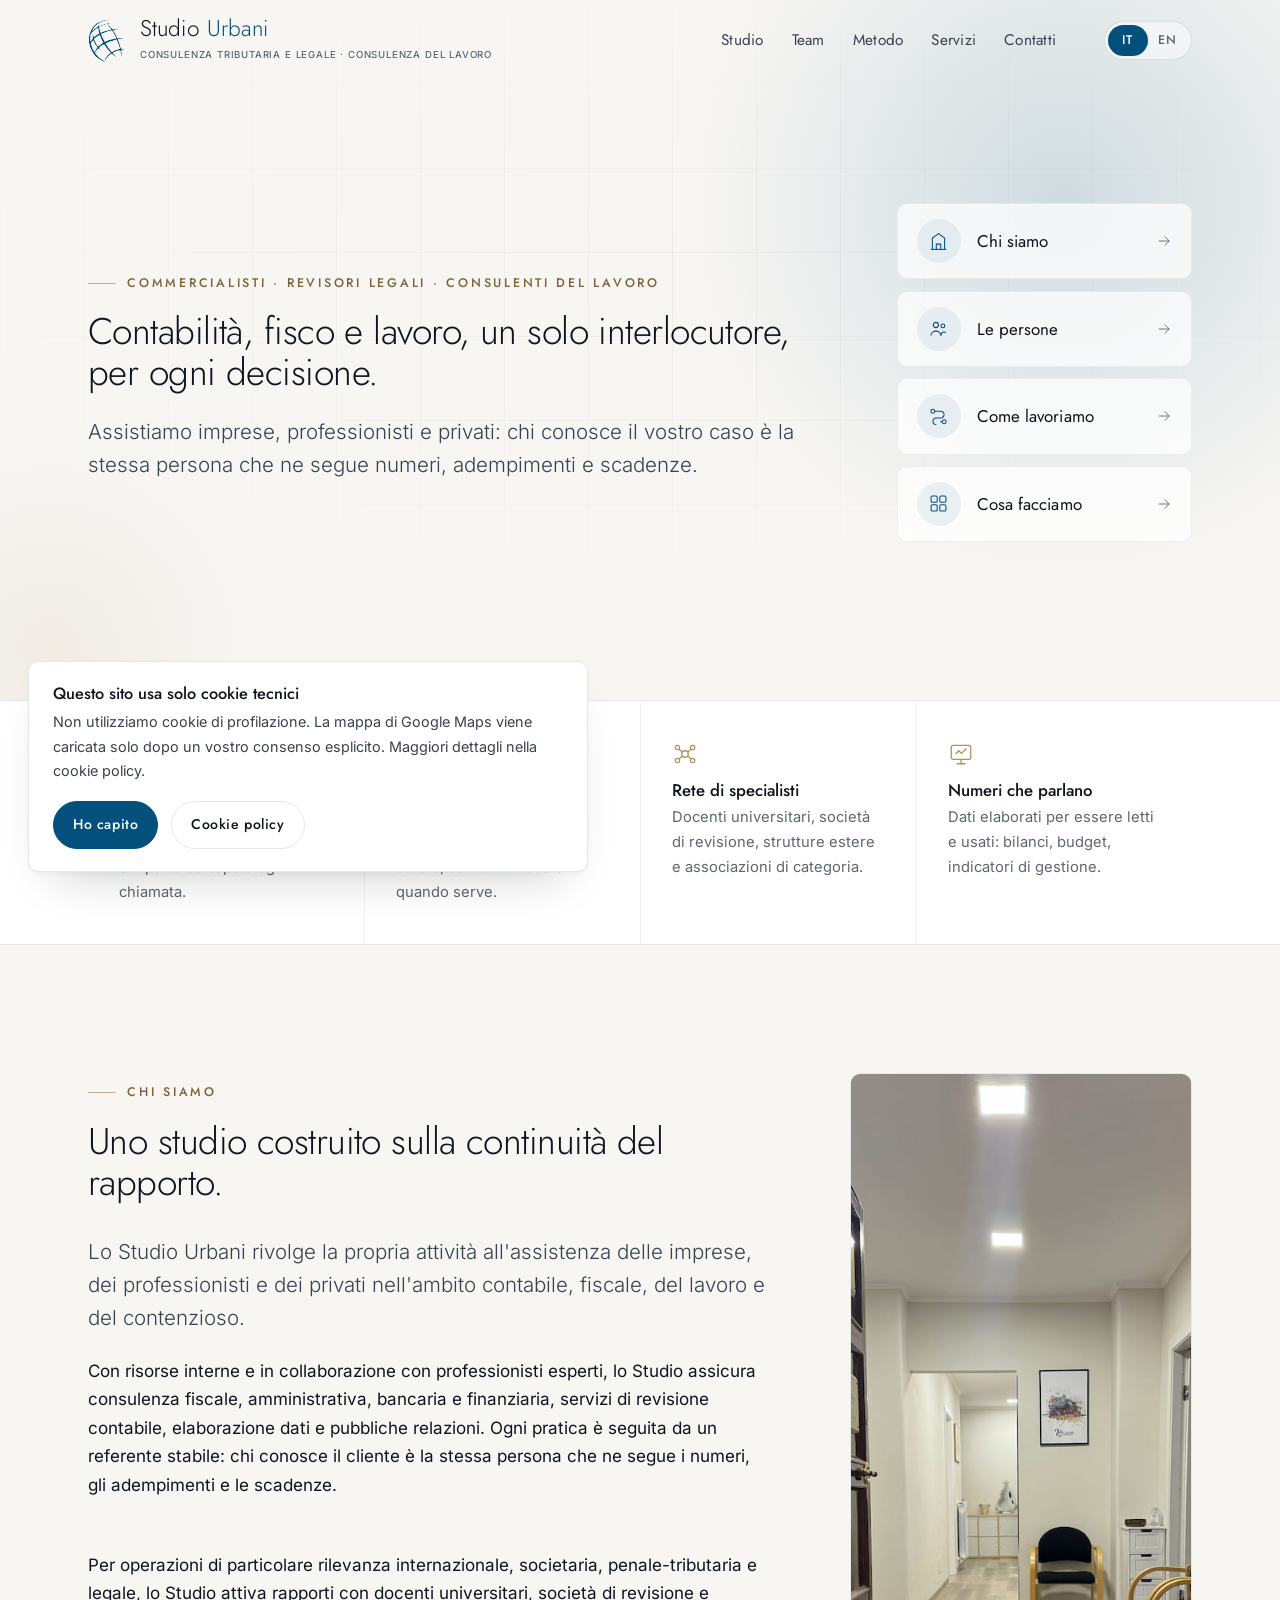
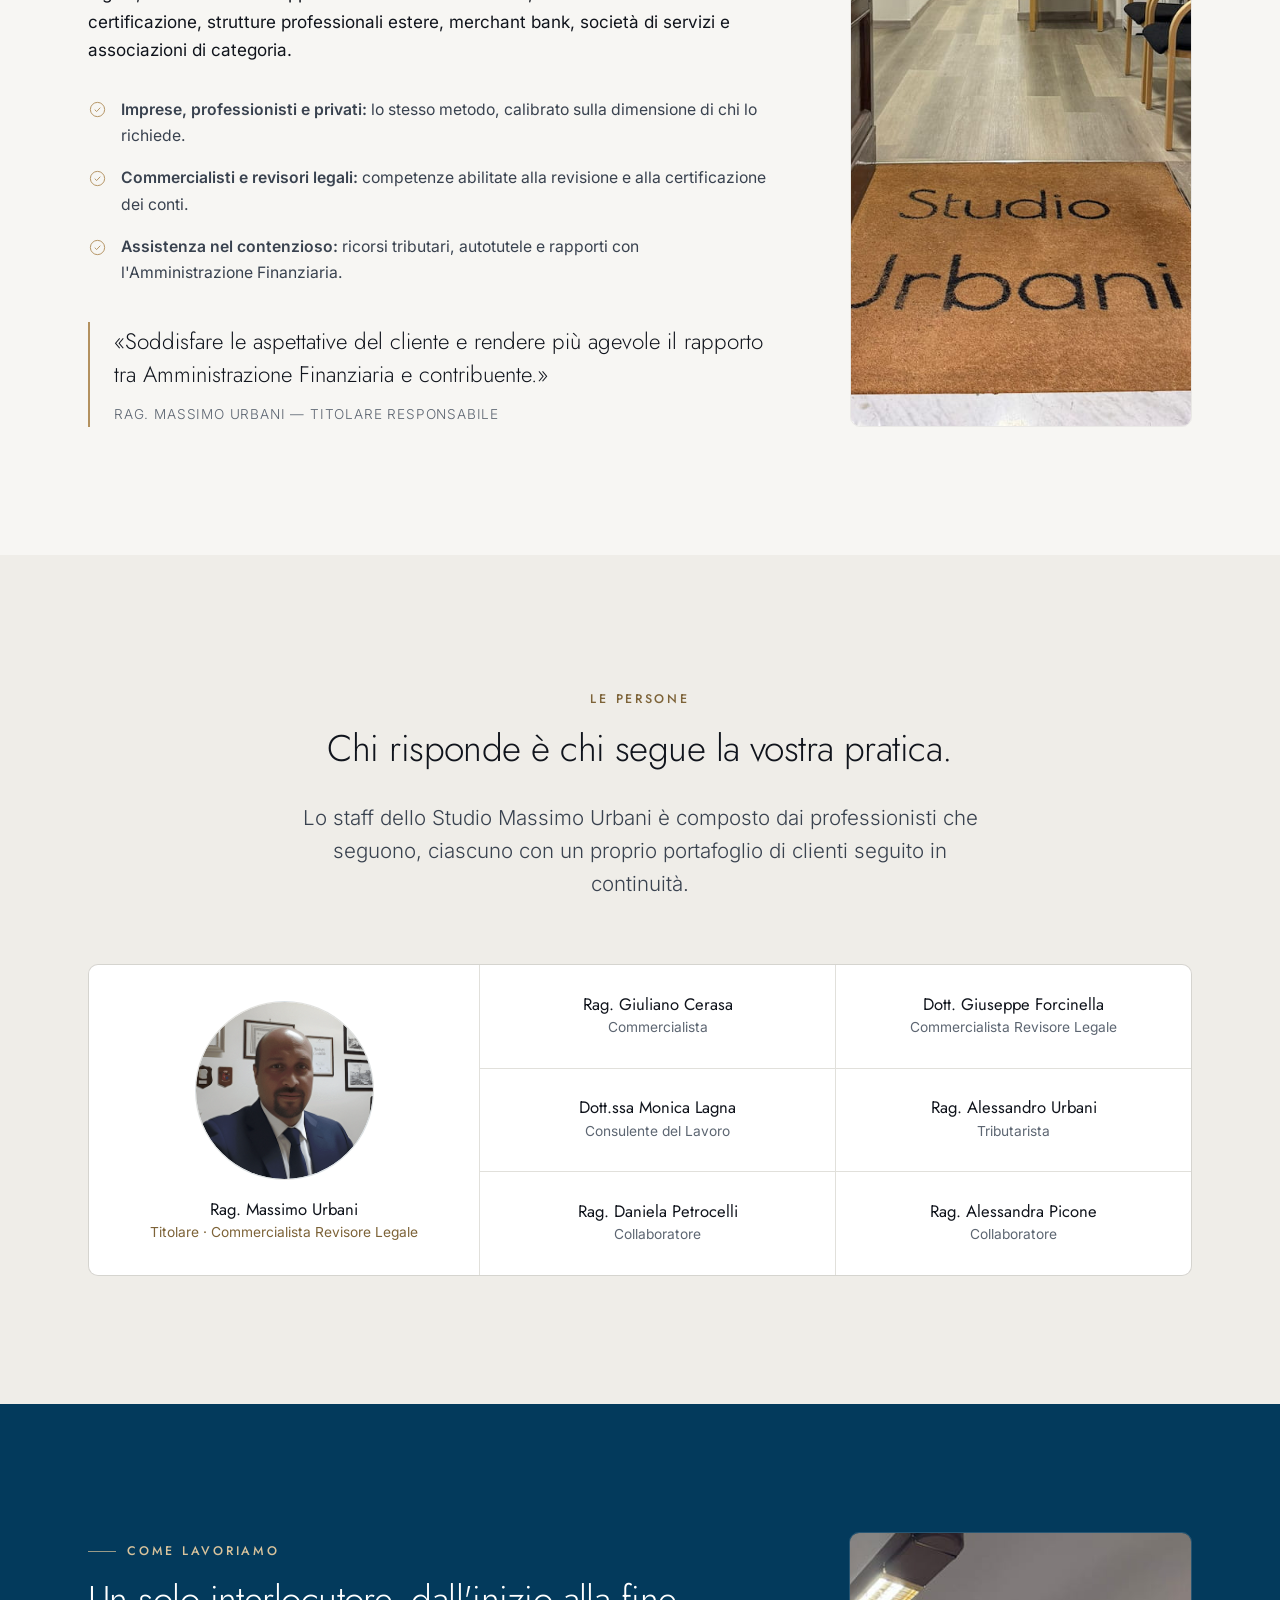
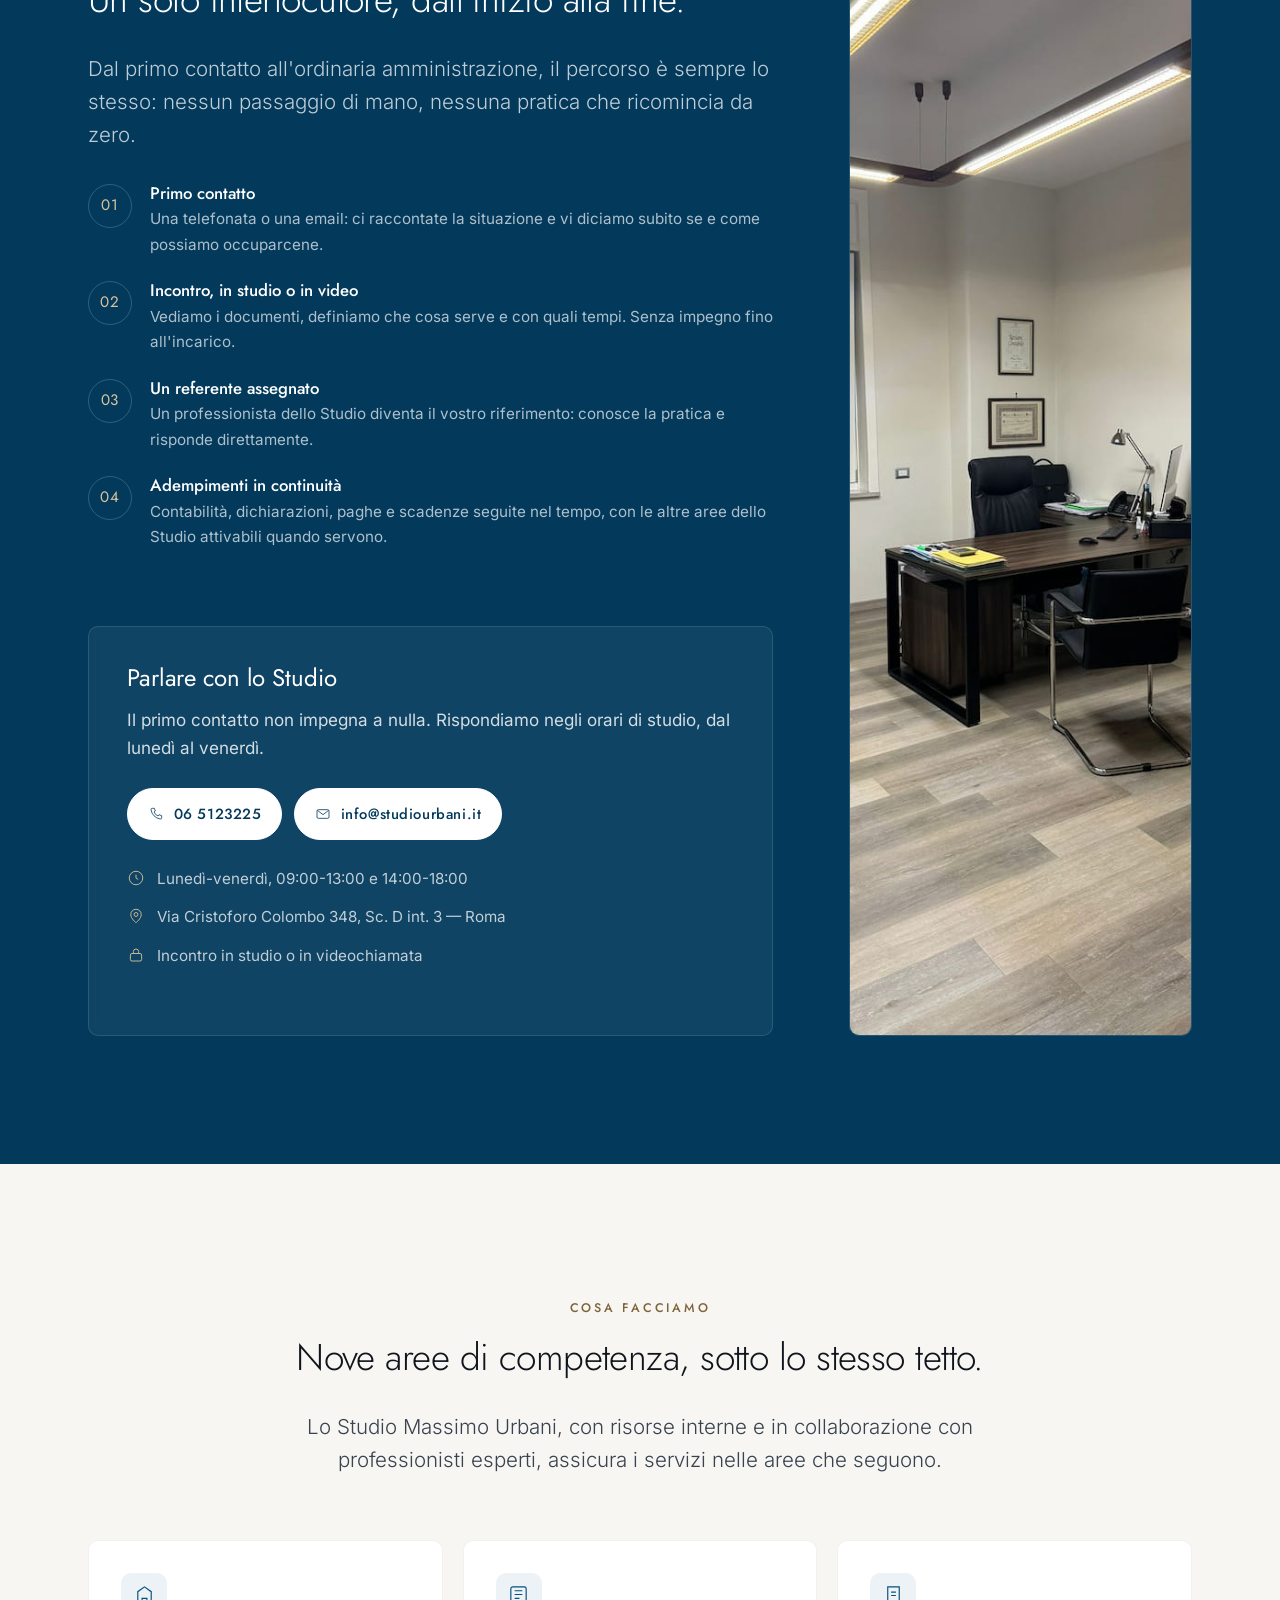
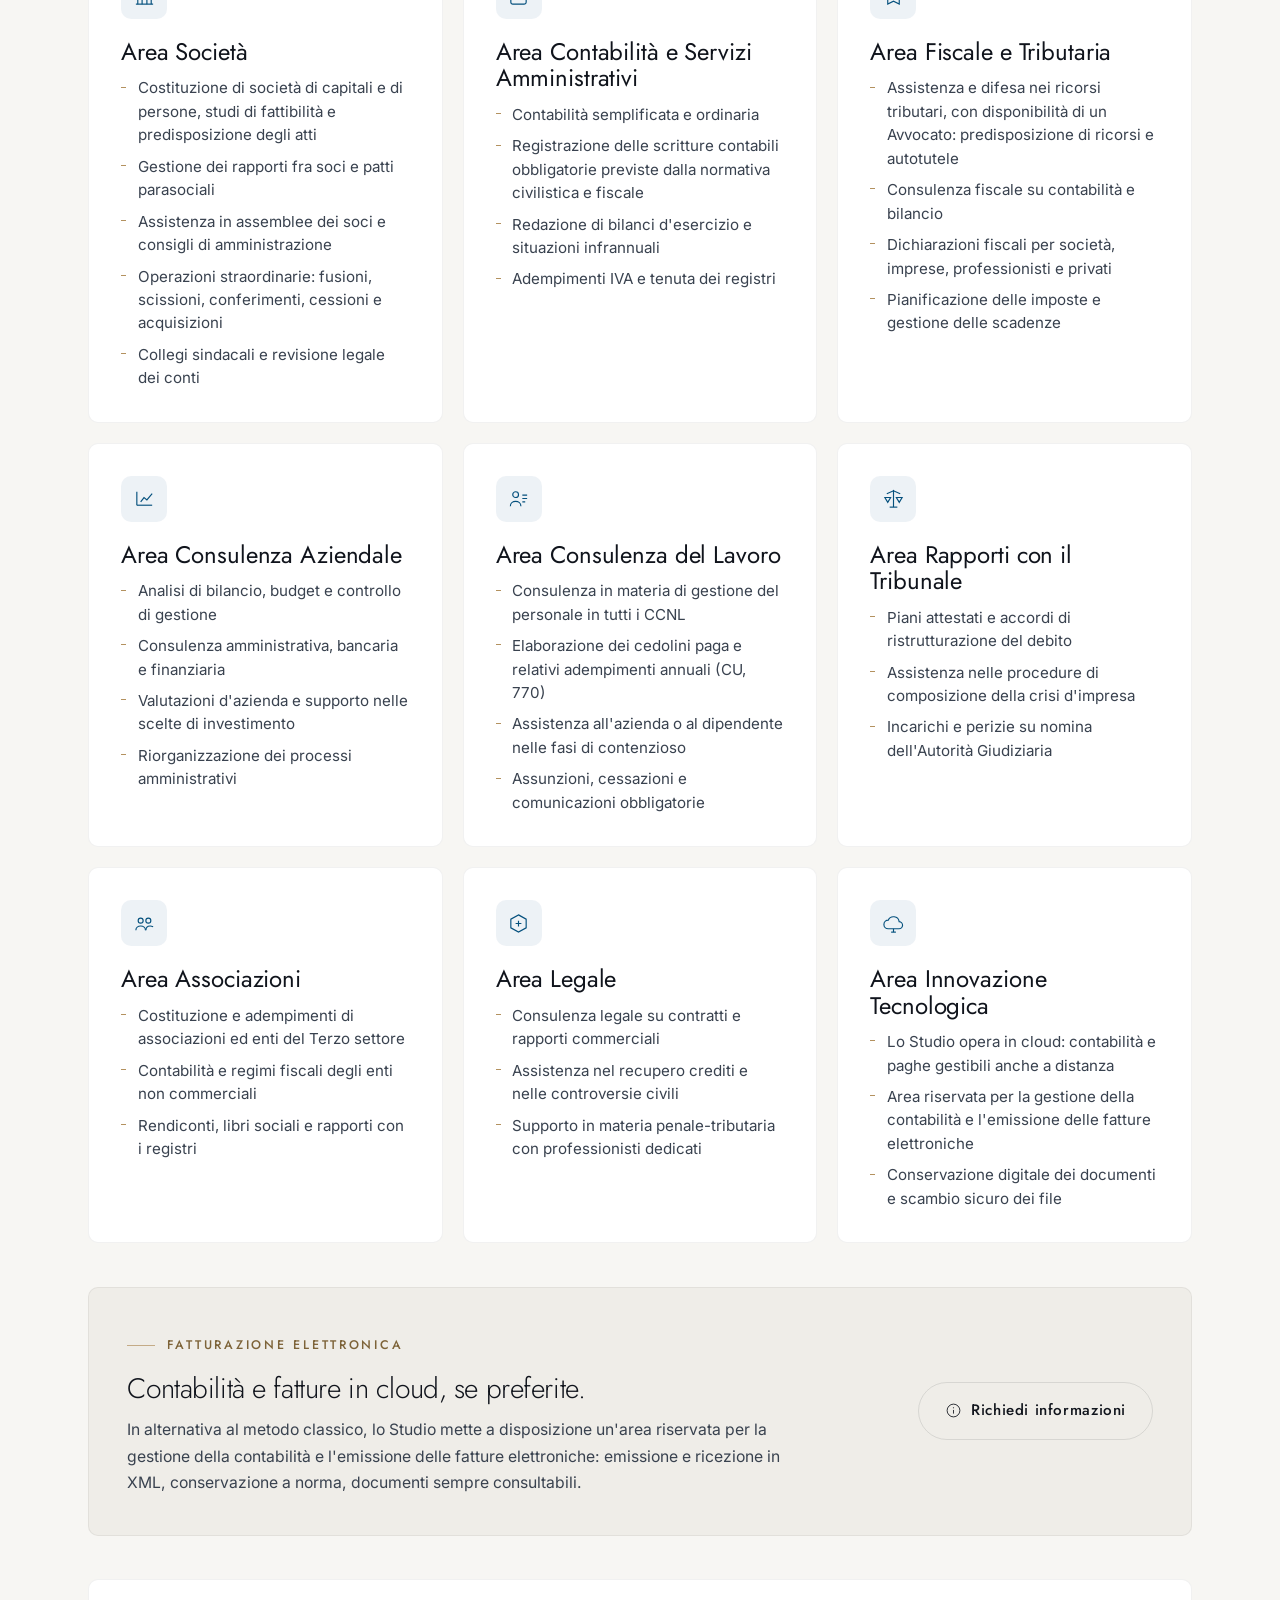
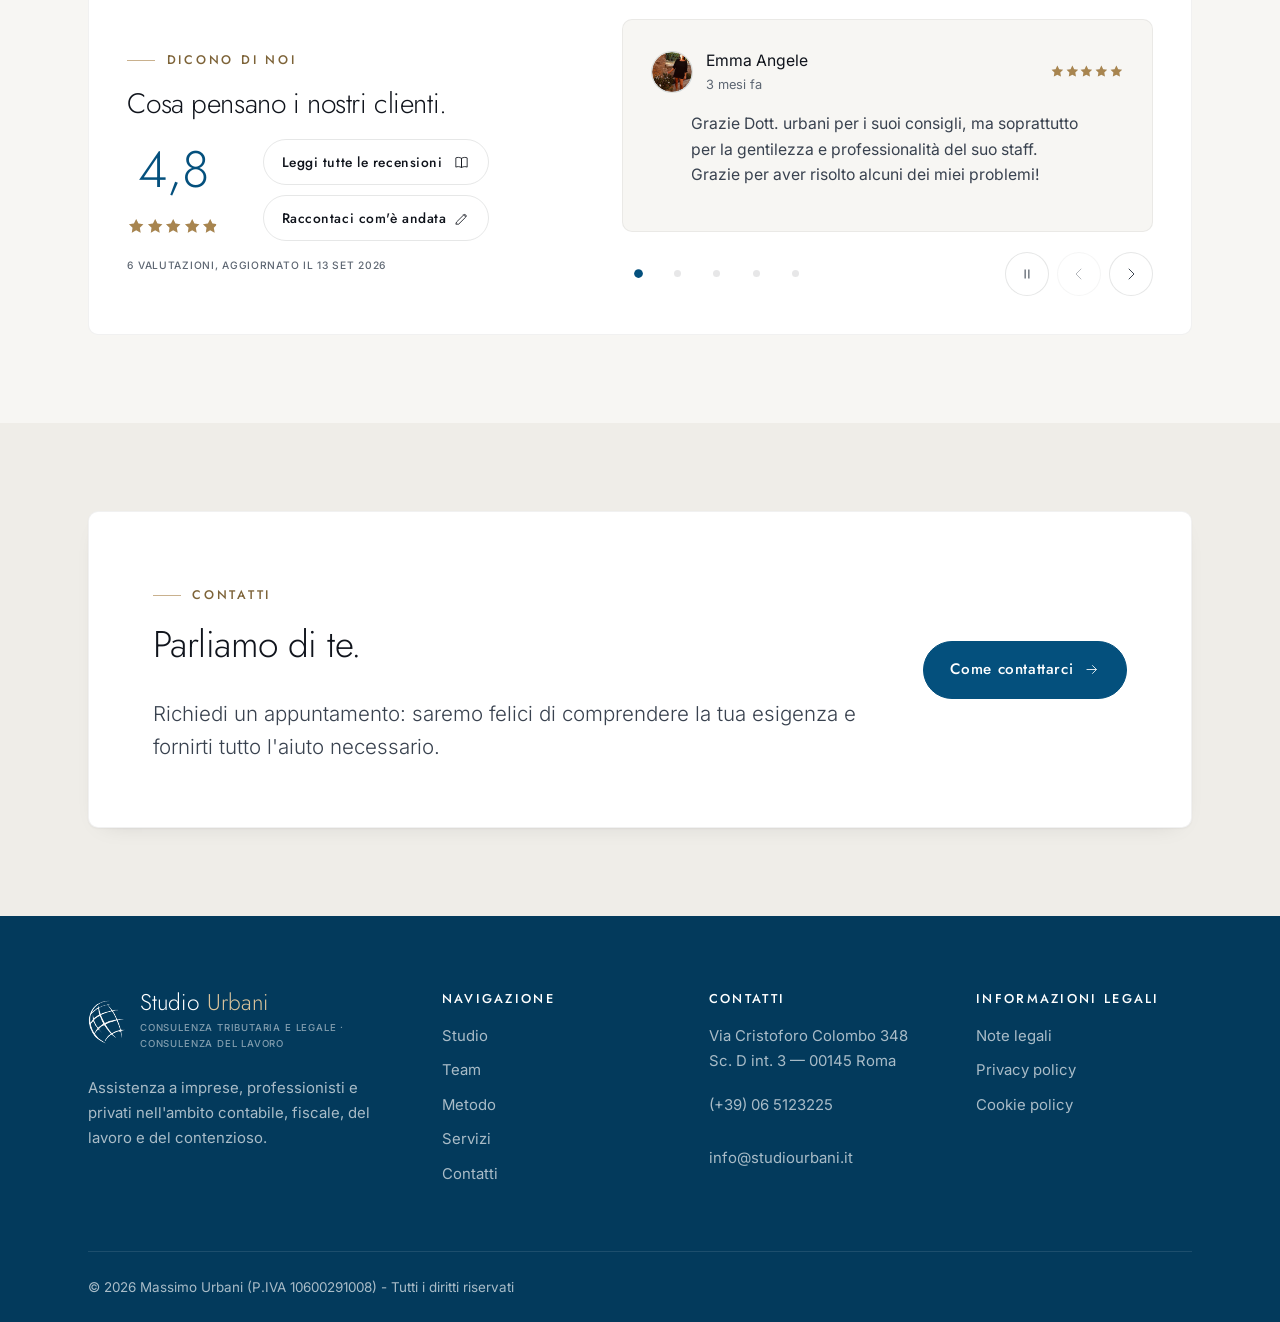
==== commit 92bc1195: "Le gallerie diventano un carosello anche da desktop, affiancato al testo Le tre foto di «Chi siamo» " ====
--- a/index.html
+++ b/index.html
@@ -40,7 +40,7 @@
 <link rel="preload" href="assets/fonts/jost-latin.woff2" as="font" type="font/woff2" crossorigin>
 <link rel="preload" href="assets/fonts/inter-latin.woff2" as="font" type="font/woff2" crossorigin>
 <script>document.documentElement.classList.add("js");</script>
-<link rel="stylesheet" href="assets/css/style.css?v=20260907h">
+<link rel="stylesheet" href="assets/css/style.css?v=20260907j">
 <script type="application/ld+json">
 {
   "@context": "https://schema.org",
@@ -164,42 +164,44 @@
   <section class="section" id="studio">
     <div class="wrap">
       <div class="about">
-        <div class="reveal">
-          <p class="eyebrow" data-i18n="about.eyebrow">Chi siamo</p>
-          <h2 data-i18n="about.title">Uno studio costruito sulla continuità del rapporto.</h2>
-          <p class="lead mt-3" data-i18n="about.p1">Lo Studio Urbani rivolge la propria attività all'assistenza delle imprese, dei professionisti e dei privati nell'ambito contabile, fiscale, del lavoro e del contenzioso.</p>
-          <p data-i18n="about.p2">Con risorse interne e in collaborazione con professionisti esperti, lo Studio assicura consulenza fiscale, amministrativa, bancaria e finanziaria, servizi di revisione contabile, elaborazione dati e pubbliche relazioni. Ogni pratica è seguita da un referente stabile: chi conosce il cliente è la stessa persona che ne segue i numeri, gli adempimenti e le scadenze.</p>
-        </div>
-
-        <div class="about__body reveal" data-delay="1">
-          <p data-i18n="about.p3">Per operazioni di particolare rilevanza internazionale, societaria, penale-tributaria e legale, lo Studio attiva rapporti con docenti universitari, società di revisione e certificazione, strutture professionali estere, merchant bank, società di servizi e associazioni di categoria.</p>
-
-          <ul class="about__list">
-            <li>
-              <svg viewBox="0 0 24 24" fill="none" stroke="currentColor" stroke-width="1.2" aria-hidden="true"><circle cx="12" cy="12" r="9"/><path d="M8.5 12.2l2.4 2.4 4.6-4.9"/></svg>
-              <span data-i18n="about.li1"><strong>Imprese, professionisti e privati:</strong> lo stesso metodo, calibrato sulla dimensione di chi lo richiede.</span>
-            </li>
-            <li>
-              <svg viewBox="0 0 24 24" fill="none" stroke="currentColor" stroke-width="1.2" aria-hidden="true"><circle cx="12" cy="12" r="9"/><path d="M8.5 12.2l2.4 2.4 4.6-4.9"/></svg>
-              <span data-i18n="about.li2"><strong>Commercialisti e revisori legali:</strong> competenze abilitate alla revisione e alla certificazione dei conti.</span>
-            </li>
-            <li>
-              <svg viewBox="0 0 24 24" fill="none" stroke="currentColor" stroke-width="1.2" aria-hidden="true"><circle cx="12" cy="12" r="9"/><path d="M8.5 12.2l2.4 2.4 4.6-4.9"/></svg>
-              <span data-i18n="about.li3"><strong>Assistenza nel contenzioso:</strong> ricorsi tributari, autotutele e rapporti con l'Amministrazione Finanziaria.</span>
-            </li>
-          </ul>
-
-          <blockquote class="quote">
-            <span data-i18n="about.quote">«Soddisfare le aspettative del cliente e rendere più agevole il rapporto tra Amministrazione Finanziaria e contribuente.»</span>
-            <footer>Rag. Massimo Urbani — <span data-i18n="about.quoteRole">Titolare responsabile</span></footer>
-          </blockquote>
-        </div>
-      </div>
-
-      <div class="gallery gallery--3 reveal" data-delay="2">
-        <img src="assets/img/1.jpg" alt="L'ingresso dello Studio Urbani" data-i18n-alt="about.photo1" width="900" height="1200" loading="lazy" decoding="async">
-        <img src="assets/img/2.jpg" alt="Sala d'attesa dello Studio Urbani" data-i18n-alt="about.photo2" width="900" height="1200" loading="lazy" decoding="async">
-        <img src="assets/img/4.jpg" alt="Corridoio e archivio dello Studio Urbani" data-i18n-alt="about.photo3" width="900" height="1200" loading="lazy" decoding="async">
+        <div class="about__content">
+          <div class="reveal">
+            <p class="eyebrow" data-i18n="about.eyebrow">Chi siamo</p>
+            <h2 data-i18n="about.title">Uno studio costruito sulla continuità del rapporto.</h2>
+            <p class="lead mt-3" data-i18n="about.p1">Lo Studio Urbani rivolge la propria attività all'assistenza delle imprese, dei professionisti e dei privati nell'ambito contabile, fiscale, del lavoro e del contenzioso.</p>
+            <p data-i18n="about.p2">Con risorse interne e in collaborazione con professionisti esperti, lo Studio assicura consulenza fiscale, amministrativa, bancaria e finanziaria, servizi di revisione contabile, elaborazione dati e pubbliche relazioni. Ogni pratica è seguita da un referente stabile: chi conosce il cliente è la stessa persona che ne segue i numeri, gli adempimenti e le scadenze.</p>
+          </div>
+
+          <div class="about__body reveal" data-delay="1">
+            <p data-i18n="about.p3">Per operazioni di particolare rilevanza internazionale, societaria, penale-tributaria e legale, lo Studio attiva rapporti con docenti universitari, società di revisione e certificazione, strutture professionali estere, merchant bank, società di servizi e associazioni di categoria.</p>
+
+            <ul class="about__list">
+              <li>
+                <svg viewBox="0 0 24 24" fill="none" stroke="currentColor" stroke-width="1.2" aria-hidden="true"><circle cx="12" cy="12" r="9"/><path d="M8.5 12.2l2.4 2.4 4.6-4.9"/></svg>
+                <span data-i18n="about.li1"><strong>Imprese, professionisti e privati:</strong> lo stesso metodo, calibrato sulla dimensione di chi lo richiede.</span>
+              </li>
+              <li>
+                <svg viewBox="0 0 24 24" fill="none" stroke="currentColor" stroke-width="1.2" aria-hidden="true"><circle cx="12" cy="12" r="9"/><path d="M8.5 12.2l2.4 2.4 4.6-4.9"/></svg>
+                <span data-i18n="about.li2"><strong>Commercialisti e revisori legali:</strong> competenze abilitate alla revisione e alla certificazione dei conti.</span>
+              </li>
+              <li>
+                <svg viewBox="0 0 24 24" fill="none" stroke="currentColor" stroke-width="1.2" aria-hidden="true"><circle cx="12" cy="12" r="9"/><path d="M8.5 12.2l2.4 2.4 4.6-4.9"/></svg>
+                <span data-i18n="about.li3"><strong>Assistenza nel contenzioso:</strong> ricorsi tributari, autotutele e rapporti con l'Amministrazione Finanziaria.</span>
+              </li>
+            </ul>
+
+            <blockquote class="quote">
+              <span data-i18n="about.quote">«Soddisfare le aspettative del cliente e rendere più agevole il rapporto tra Amministrazione Finanziaria e contribuente.»</span>
+              <footer>Rag. Massimo Urbani — <span data-i18n="about.quoteRole">Titolare responsabile</span></footer>
+            </blockquote>
+          </div>
+        </div>
+
+        <div class="gallery--3 reveal" data-delay="2">
+          <img src="assets/img/1.jpg" alt="L'ingresso dello Studio Urbani" data-i18n-alt="about.photo1" width="900" height="1200" loading="lazy" decoding="async">
+          <img src="assets/img/2.jpg" alt="Sala d'attesa dello Studio Urbani" data-i18n-alt="about.photo2" width="900" height="1200" loading="lazy" decoding="async">
+          <img src="assets/img/4.jpg" alt="Corridoio e archivio dello Studio Urbani" data-i18n-alt="about.photo3" width="900" height="1200" loading="lazy" decoding="async">
+        </div>
       </div>
     </div>
   </section>
@@ -251,73 +253,75 @@
   <section class="section section--dark" id="rapporto">
     <div class="wrap">
       <div class="billing">
-        <div class="reveal">
-          <p class="eyebrow" data-i18n="rel.eyebrow">Come lavoriamo</p>
-          <h2 data-i18n="rel.title">Un solo interlocutore, dall'inizio alla fine.</h2>
-          <p class="lead mt-3" data-i18n="rel.lead">Dal primo contatto all'ordinaria amministrazione, il percorso è sempre lo stesso: nessun passaggio di mano, nessuna pratica che ricomincia da zero.</p>
-
-          <ol class="steps mt-3">
-            <li>
-              <div>
-                <h3 data-i18n="rel.s1.t">Primo contatto</h3>
-                <p data-i18n="rel.s1.d">Una telefonata o una email: ci raccontate la situazione e vi diciamo subito se e come possiamo occuparcene.</p>
-              </div>
-            </li>
-            <li>
-              <div>
-                <h3 data-i18n="rel.s2.t">Incontro, in studio o in video</h3>
-                <p data-i18n="rel.s2.d">Vediamo i documenti, definiamo che cosa serve e con quali tempi. Senza impegno fino all'incarico.</p>
-              </div>
-            </li>
-            <li>
-              <div>
-                <h3 data-i18n="rel.s3.t">Un referente assegnato</h3>
-                <p data-i18n="rel.s3.d">Un professionista dello Studio diventa il vostro riferimento: conosce la pratica e risponde direttamente.</p>
-              </div>
-            </li>
-            <li>
-              <div>
-                <h3 data-i18n="rel.s4.t">Adempimenti in continuità</h3>
-                <p data-i18n="rel.s4.d">Contabilità, dichiarazioni, paghe e scadenze seguite nel tempo, con le altre aree dello Studio attivabili quando servono.</p>
-              </div>
-            </li>
-          </ol>
-        </div>
-
-        <aside class="panel reveal" data-delay="2">
-          <h2 data-i18n="rel.panel.t">Parlare con lo Studio</h2>
-          <p data-i18n="rel.panel.d">Il primo contatto non impegna a nulla. Rispondiamo negli orari di studio, dal lunedì al venerdì.</p>
-          <div class="panel__actions">
-            <a class="btn btn--light" href="tel:+39065123225">
-              <svg viewBox="0 0 24 24" fill="none" stroke="currentColor" stroke-width="1.2" aria-hidden="true"><path d="M6.5 3.5h3l1.5 4-2 1.4a11 11 0 006.1 6.1l1.4-2 4 1.5v3a2 2 0 01-2.2 2A16.5 16.5 0 014.5 5.7 2 2 0 016.5 3.5z"/></svg>
-              06 5123225
-            </a>
-            <a class="btn btn--light" href="mailto:info@studiourbani.it">
-              <svg viewBox="0 0 24 24" fill="none" stroke="currentColor" stroke-width="1.2" aria-hidden="true"><rect x="3" y="5.5" width="18" height="13" rx="2"/><path d="M3.8 6.7L12 13l8.2-6.3"/></svg>
-              info@studiourbani.it
-            </a>
+        <div class="billing__content">
+          <div class="reveal">
+            <p class="eyebrow" data-i18n="rel.eyebrow">Come lavoriamo</p>
+            <h2 data-i18n="rel.title">Un solo interlocutore, dall'inizio alla fine.</h2>
+            <p class="lead mt-3" data-i18n="rel.lead">Dal primo contatto all'ordinaria amministrazione, il percorso è sempre lo stesso: nessun passaggio di mano, nessuna pratica che ricomincia da zero.</p>
+
+            <ol class="steps mt-3">
+              <li>
+                <div>
+                  <h3 data-i18n="rel.s1.t">Primo contatto</h3>
+                  <p data-i18n="rel.s1.d">Una telefonata o una email: ci raccontate la situazione e vi diciamo subito se e come possiamo occuparcene.</p>
+                </div>
+              </li>
+              <li>
+                <div>
+                  <h3 data-i18n="rel.s2.t">Incontro, in studio o in video</h3>
+                  <p data-i18n="rel.s2.d">Vediamo i documenti, definiamo che cosa serve e con quali tempi. Senza impegno fino all'incarico.</p>
+                </div>
+              </li>
+              <li>
+                <div>
+                  <h3 data-i18n="rel.s3.t">Un referente assegnato</h3>
+                  <p data-i18n="rel.s3.d">Un professionista dello Studio diventa il vostro riferimento: conosce la pratica e risponde direttamente.</p>
+                </div>
+              </li>
+              <li>
+                <div>
+                  <h3 data-i18n="rel.s4.t">Adempimenti in continuità</h3>
+                  <p data-i18n="rel.s4.d">Contabilità, dichiarazioni, paghe e scadenze seguite nel tempo, con le altre aree dello Studio attivabili quando servono.</p>
+                </div>
+              </li>
+            </ol>
           </div>
-          <ul class="panel__meta">
-            <li>
-              <svg viewBox="0 0 24 24" fill="none" stroke="currentColor" stroke-width="1.2" aria-hidden="true"><circle cx="12" cy="12" r="9"/><path d="M12 7.5V12l3 2"/></svg>
-              <span data-i18n="rel.panel.l1">Lunedì-venerdì, 09:00-13:00 e 14:00-18:00</span>
-            </li>
-            <li>
-              <svg viewBox="0 0 24 24" fill="none" stroke="currentColor" stroke-width="1.2" aria-hidden="true"><path d="M12 21s7-5.6 7-11a7 7 0 10-14 0c0 5.4 7 11 7 11z"/><circle cx="12" cy="10" r="2.6"/></svg>
-              <span data-i18n="rel.panel.l2">Via Cristoforo Colombo 348, Sc. D int. 3 — Roma</span>
-            </li>
-            <li>
-              <svg viewBox="0 0 24 24" fill="none" stroke="currentColor" stroke-width="1.2" aria-hidden="true"><rect x="4.5" y="10" width="15" height="10" rx="2"/><path d="M8.5 10V7.5a3.5 3.5 0 017 0V10"/></svg>
-              <span data-i18n="rel.panel.l3">Incontro in studio o in videochiamata</span>
-            </li>
-          </ul>
-        </aside>
-      </div>
-
-      <div class="gallery gallery--3 reveal" data-delay="2">
-        <img src="assets/img/5.jpg" alt="Una delle sale riunioni dello Studio Urbani" data-i18n-alt="rel.photo1" width="900" height="1200" loading="lazy" decoding="async">
-        <img src="assets/img/6.jpg" alt="Un'altra sala riunioni dello Studio Urbani" data-i18n-alt="rel.photo2" width="900" height="1200" loading="lazy" decoding="async">
-        <img src="assets/img/7.jpg" alt="Una postazione di lavoro dello Studio Urbani" data-i18n-alt="rel.photo3" width="900" height="1200" loading="lazy" decoding="async">
+
+          <aside class="panel reveal" data-delay="2">
+            <h2 data-i18n="rel.panel.t">Parlare con lo Studio</h2>
+            <p data-i18n="rel.panel.d">Il primo contatto non impegna a nulla. Rispondiamo negli orari di studio, dal lunedì al venerdì.</p>
+            <div class="panel__actions">
+              <a class="btn btn--light" href="tel:+39065123225">
+                <svg viewBox="0 0 24 24" fill="none" stroke="currentColor" stroke-width="1.2" aria-hidden="true"><path d="M6.5 3.5h3l1.5 4-2 1.4a11 11 0 006.1 6.1l1.4-2 4 1.5v3a2 2 0 01-2.2 2A16.5 16.5 0 014.5 5.7 2 2 0 016.5 3.5z"/></svg>
+                06 5123225
+              </a>
+              <a class="btn btn--light" href="mailto:info@studiourbani.it">
+                <svg viewBox="0 0 24 24" fill="none" stroke="currentColor" stroke-width="1.2" aria-hidden="true"><rect x="3" y="5.5" width="18" height="13" rx="2"/><path d="M3.8 6.7L12 13l8.2-6.3"/></svg>
+                info@studiourbani.it
+              </a>
+            </div>
+            <ul class="panel__meta">
+              <li>
+                <svg viewBox="0 0 24 24" fill="none" stroke="currentColor" stroke-width="1.2" aria-hidden="true"><circle cx="12" cy="12" r="9"/><path d="M12 7.5V12l3 2"/></svg>
+                <span data-i18n="rel.panel.l1">Lunedì-venerdì, 09:00-13:00 e 14:00-18:00</span>
+              </li>
+              <li>
+                <svg viewBox="0 0 24 24" fill="none" stroke="currentColor" stroke-width="1.2" aria-hidden="true"><path d="M12 21s7-5.6 7-11a7 7 0 10-14 0c0 5.4 7 11 7 11z"/><circle cx="12" cy="10" r="2.6"/></svg>
+                <span data-i18n="rel.panel.l2">Via Cristoforo Colombo 348, Sc. D int. 3 — Roma</span>
+              </li>
+              <li>
+                <svg viewBox="0 0 24 24" fill="none" stroke="currentColor" stroke-width="1.2" aria-hidden="true"><rect x="4.5" y="10" width="15" height="10" rx="2"/><path d="M8.5 10V7.5a3.5 3.5 0 017 0V10"/></svg>
+                <span data-i18n="rel.panel.l3">Incontro in studio o in videochiamata</span>
+              </li>
+            </ul>
+          </aside>
+        </div>
+
+        <div class="gallery--3 reveal" data-delay="2">
+          <img src="assets/img/5.jpg" alt="Una delle sale riunioni dello Studio Urbani" data-i18n-alt="rel.photo1" width="900" height="1200" loading="lazy" decoding="async">
+          <img src="assets/img/6.jpg" alt="Un'altra sala riunioni dello Studio Urbani" data-i18n-alt="rel.photo2" width="900" height="1200" loading="lazy" decoding="async">
+          <img src="assets/img/7.jpg" alt="Una postazione di lavoro dello Studio Urbani" data-i18n-alt="rel.photo3" width="900" height="1200" loading="lazy" decoding="async">
+        </div>
       </div>
     </div>
   </section>
@@ -581,6 +585,6 @@
 <script src="assets/js/i18n.js?v=20260907c"></script>
 <script src="assets/js/main.js?v=20260907"></script>
 <script src="assets/js/reviews.js?v=20260907"></script>
-<script src="assets/js/gallery.js?v=20260913"></script>
+<script src="assets/js/gallery.js?v=20260913b"></script>
 </body>
 </html>
--- a/assets/css/style.css
+++ b/assets/css/style.css
@@ -689,8 +689,14 @@
 @media (max-width: 480px) { .strip__inner { grid-template-columns: 1fr; } .strip__item { border-left: 0; border-top: 1px solid var(--line-soft); } .strip__item:first-child { border-top: 0; } }
 
 /* ---------- Chi siamo ---------- */
-.about { display: grid; grid-template-columns: minmax(0, .9fr) minmax(0, 1.1fr); gap: clamp(36px, 6vw, 80px); align-items: start; }
+/* Tutto il testo nella colonna di sinistra, la galleria (carosello) in quella
+   di destra: prima le due colonne erano di solo testo e le tre foto stavano
+   in una riga a parte sotto, alte quanto un'immagine intera in piu' rispetto
+   al testo. Cosi' l'altezza della sezione e' quella del testo o della
+   galleria, non la somma delle due. */
+.about { display: grid; grid-template-columns: minmax(0, 1fr) minmax(0, .5fr); gap: clamp(36px, 6vw, 80px); align-items: stretch; }
 @media (max-width: 900px) { .about { grid-template-columns: 1fr; } }
+.about__content { display: grid; gap: clamp(32px, 4vw, 56px); }
 .about__body > p + p { margin-top: 0; }
 .about__list { list-style: none; display: grid; gap: 1rem; margin-top: 2rem; }
 .about__list li { display: flex; gap: .85rem; align-items: flex-start; font-size: .98rem; color: var(--ink-soft); }
@@ -709,30 +715,33 @@
 .quote footer { margin-top: .9rem; font-family: var(--font-body); font-size: .85rem; letter-spacing: .06em; text-transform: uppercase; color: var(--muted); }
 
 /* ---------- Fotografie dello studio ---------- */
-/* Le tre foto di «Chi siamo» e «Come lavoriamo». Rapporto 3:4, identico
-   all'originale 900x1200: object-fit: cover non ritaglia nulla, serve solo da
-   rete di sicurezza se in futuro arrivasse un file con proporzioni diverse. */
-.gallery { display: grid; gap: clamp(16px, 2.2vw, 28px); margin-top: clamp(32px, 4vw, 56px); }
-.gallery img { width: 100%; aspect-ratio: 3 / 4; object-fit: cover; border-radius: var(--radius-lg); border: 1px solid var(--line-soft); }
-.gallery--3 { grid-template-columns: repeat(3, minmax(0, 1fr)); }
+/* Le tre foto di «Chi siamo» e «Come lavoriamo», nella colonna accanto al
+   testo: su desktop alte quanto il testo (object-fit: cover su tutta
+   l'altezza della colonna, come la fotografia di Contatti), non un rapporto
+   fisso che le farebbe piu' alte o piu' basse del contenuto accanto.
+
+   Un fotogramma alla volta, sempre — non solo da mobile: tre foto affiancate
+   nella loro colonna avrebbero letto strette, e messe una sopra l'altra
+   avrebbero reso la colonna piu' alta del testo accanto. E' un carosello a
+   scorrimento nativo (scroll-snap) senza alcun controllo a schermo — solo il
+   dito o il trackpad; l'avanzamento automatico e la sospensione al primo
+   tocco manuale sono gestiti da assets/js/gallery.js. */
+.gallery--3 {
+  display: flex;
+  overflow-x: auto;
+  scroll-snap-type: x mandatory;
+  -webkit-overflow-scrolling: touch;
+  scrollbar-width: none;
+}
+.gallery--3::-webkit-scrollbar { display: none; }
+.gallery--3 img { flex: 0 0 100%; scroll-snap-align: start; width: 100%; height: 100%; min-height: 320px; object-fit: cover; border-radius: var(--radius-lg); border: 1px solid var(--line-soft); }
 /* Il filetto chiaro sparisce sul fondo scuro di «Come lavoriamo»: qui prende
    lo stesso trattamento del bordo del pannello (bianco a bassa opacita'). */
-.section--dark .gallery img { border-color: rgba(255, 255, 255, .14); }
-
-/* Sotto i 900px tre foto affiancate leggono strette: diventano un carosello a
-   scorrimento nativo (scroll-snap, un fotogramma alla volta), senza controlli
-   a schermo — solo il dito. L'avanzamento automatico e la sospensione al
-   tocco sono gestiti da assets/js/gallery.js. */
+.section--dark .gallery--3 img { border-color: rgba(255, 255, 255, .14); }
+/* Impilata (sotto i 900px, come .about/.billing) non ha piu' un'altezza di
+   colonna da inseguire: torna al rapporto nativo 3:4. */
 @media (max-width: 900px) {
-  .gallery--3 {
-    display: flex;
-    overflow-x: auto;
-    scroll-snap-type: x mandatory;
-    -webkit-overflow-scrolling: touch;
-    scrollbar-width: none;
-  }
-  .gallery--3::-webkit-scrollbar { display: none; }
-  .gallery--3 img { flex: 0 0 100%; scroll-snap-align: start; }
+  .gallery--3 img { height: auto; min-height: 0; aspect-ratio: 3 / 4; }
 }
 
 /* ---------- Team ---------- */
@@ -844,9 +853,13 @@
 .service li { position: relative; padding-left: 1.05rem; font-size: .945rem; color: var(--ink-soft); line-height: 1.55; }
 .service li::before { content: ''; position: absolute; left: 0; top: .68em; width: 5px; height: 1px; background: var(--brass); }
 
-/* ---------- Fatturazione ---------- */
-.billing { display: grid; grid-template-columns: minmax(0, 1fr) minmax(0, .92fr); gap: clamp(36px, 6vw, 76px); align-items: center; }
+/* ---------- Come lavoriamo ---------- */
+/* Stesso principio di .about: tutto il contenuto (testo e pannello di
+   contatto) nella colonna di sinistra, la galleria/carosello in quella di
+   destra, cosi' le tre foto non aggiungono un'altezza intera in piu'. */
+.billing { display: grid; grid-template-columns: minmax(0, 1fr) minmax(0, .5fr); gap: clamp(36px, 6vw, 76px); align-items: stretch; }
 @media (max-width: 900px) { .billing { grid-template-columns: 1fr; } }
+.billing__content { display: grid; gap: clamp(36px, 6vw, 76px); }
 .steps { list-style: none; counter-reset: s; display: grid; gap: 1.5rem; }
 .steps li { counter-increment: s; display: grid; grid-template-columns: 44px 1fr; gap: 1.1rem; }
 .steps li::before {
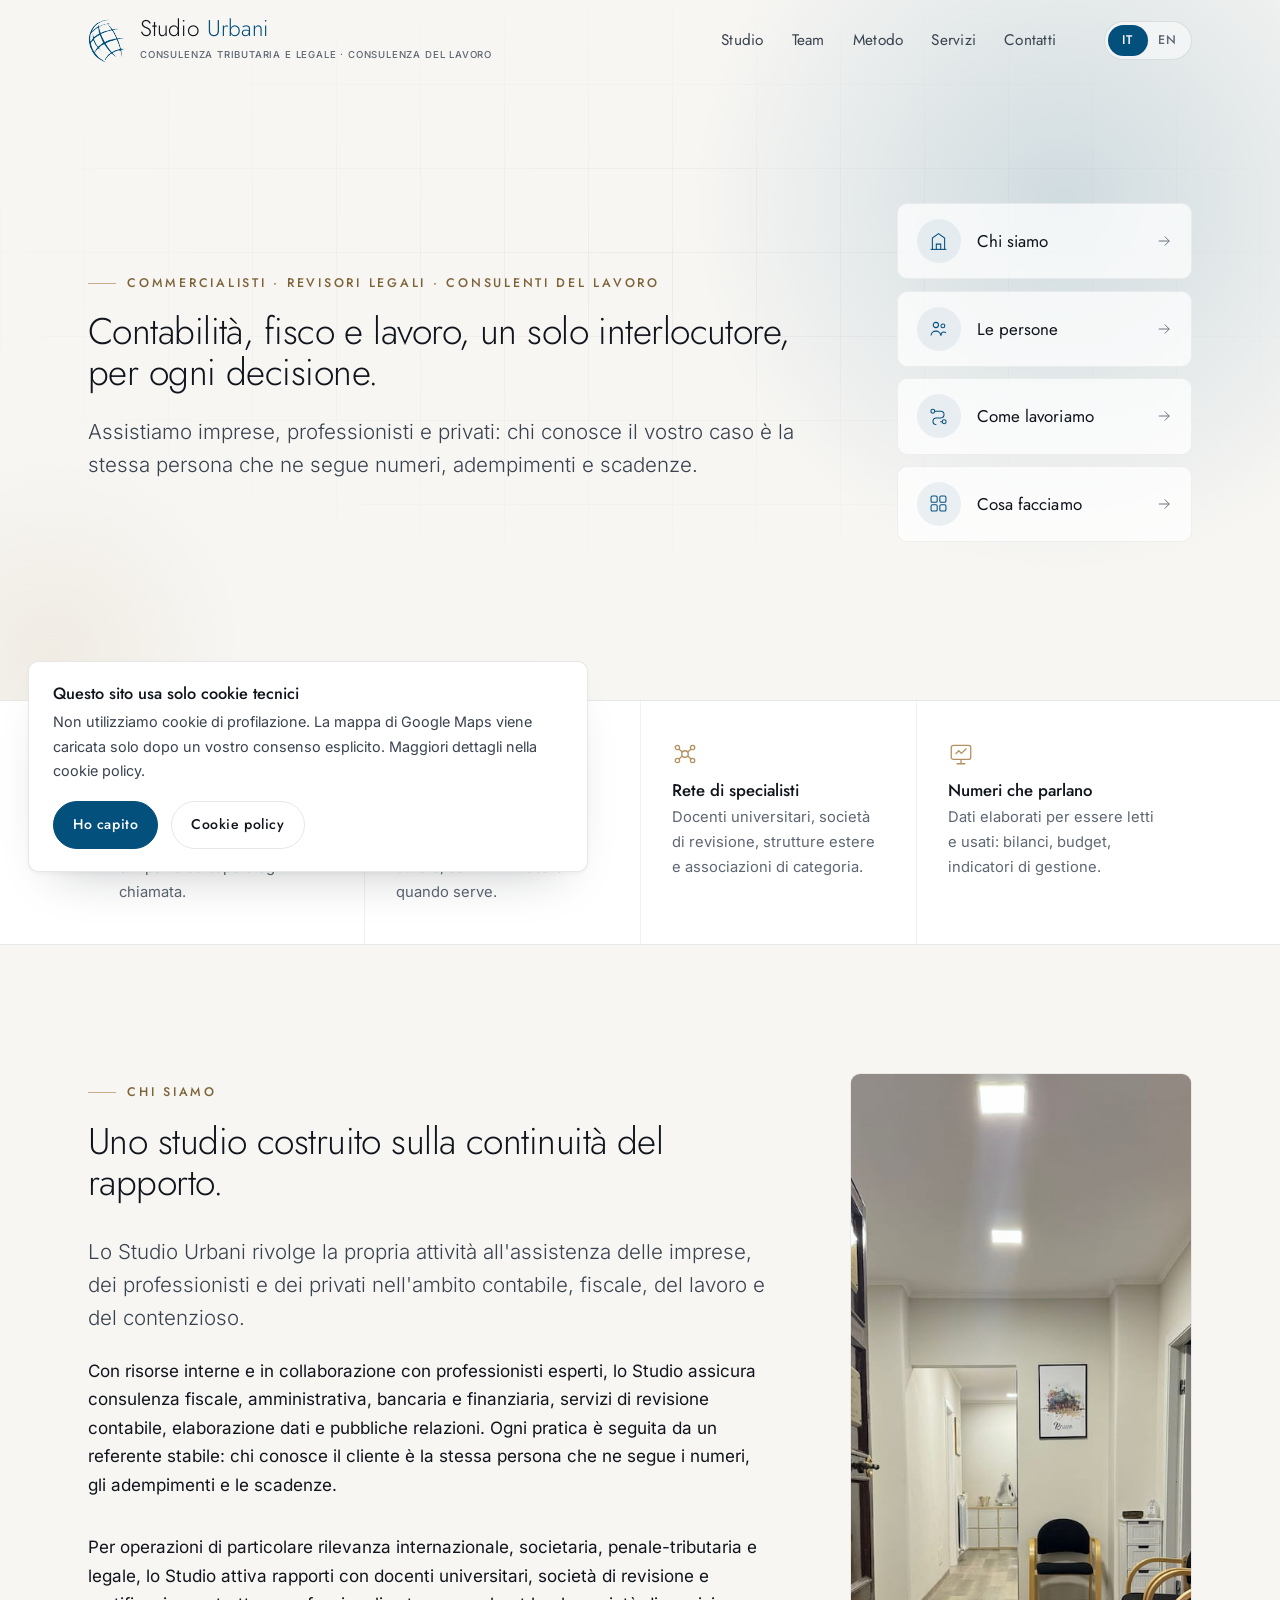
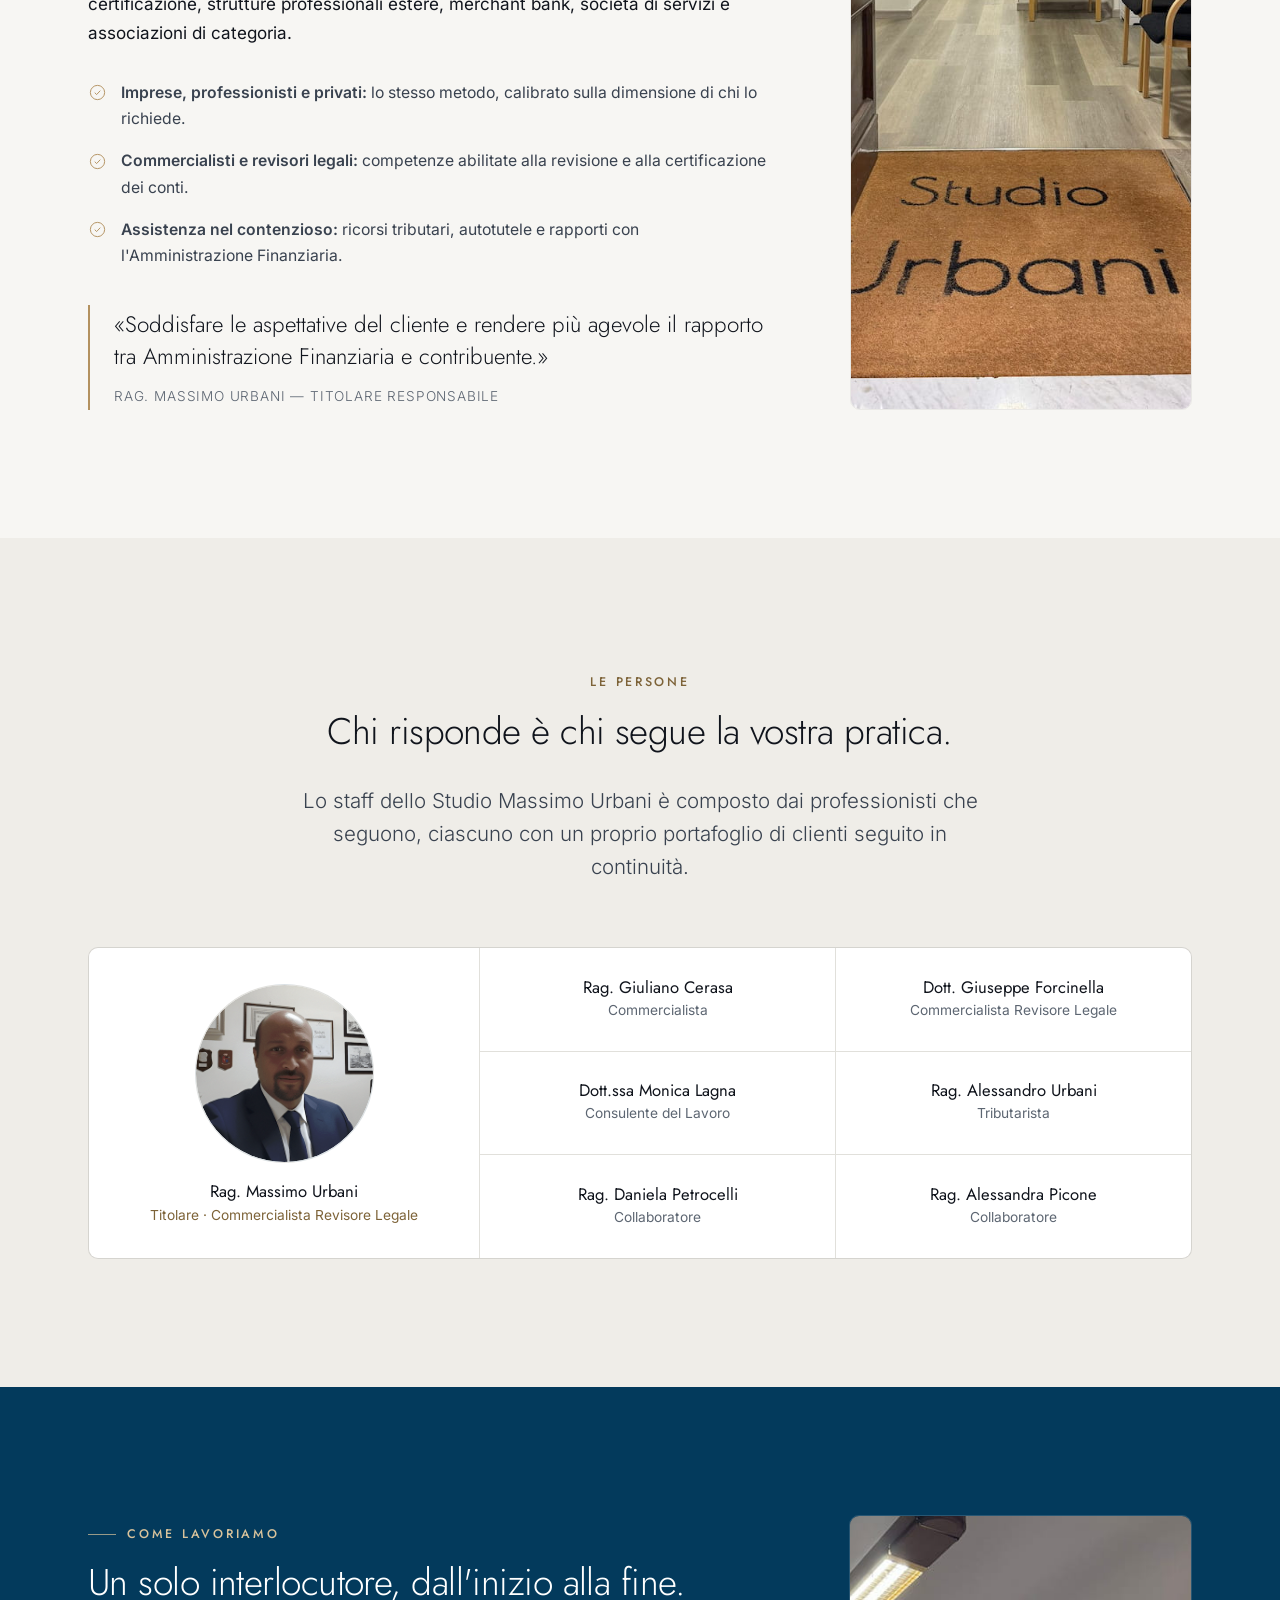
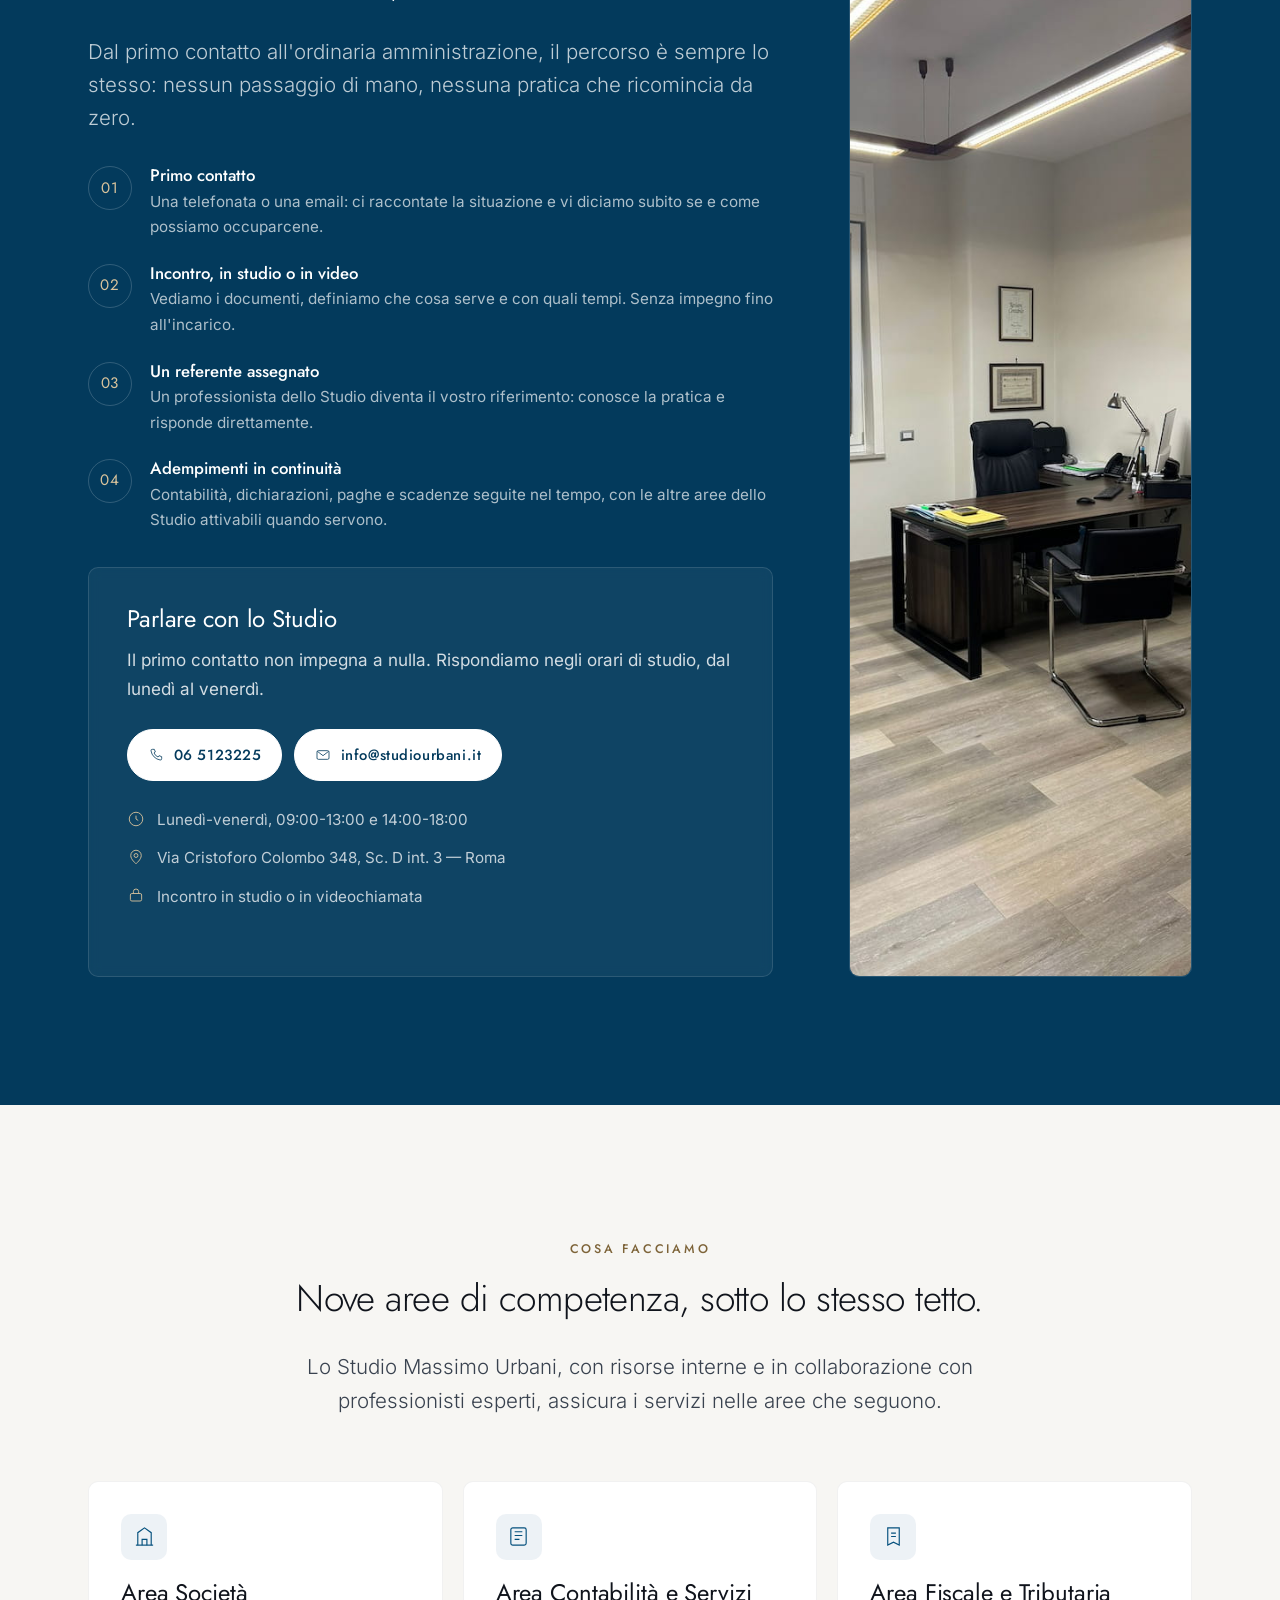
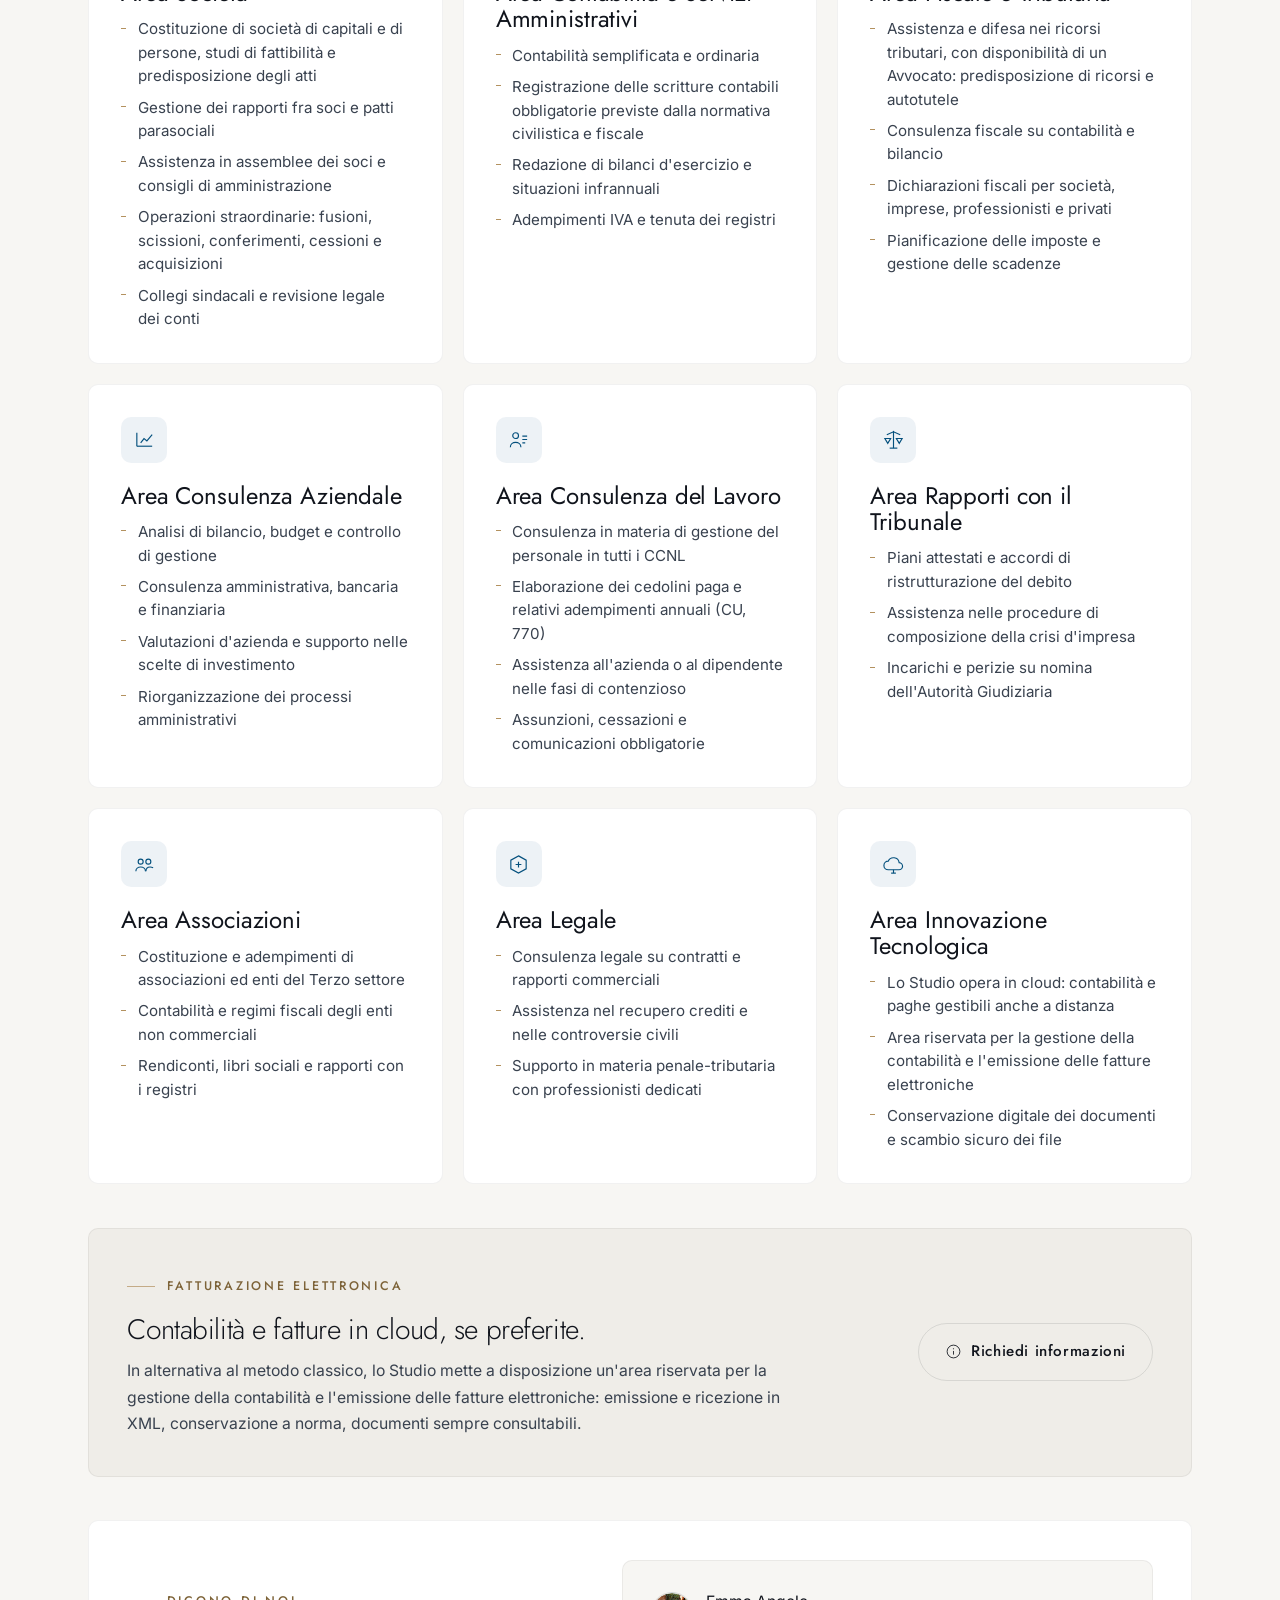
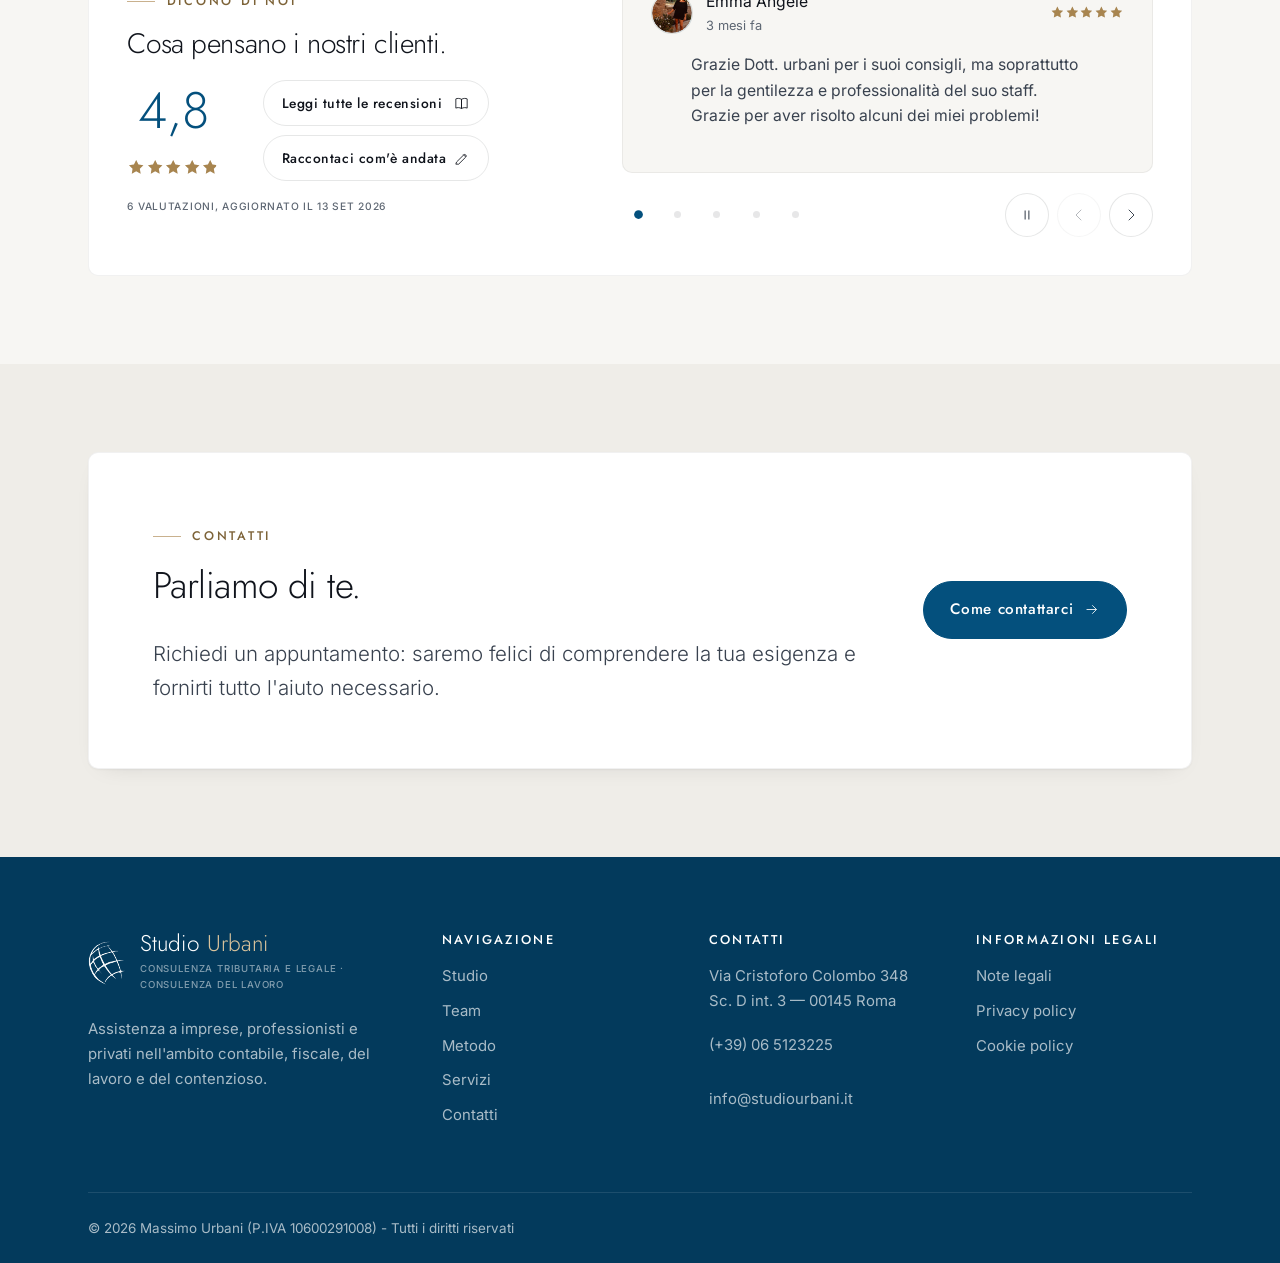
==== commit 43b67bd5: "Ridistribuisce le foto, riscrive Contatti e stringe il gap fra i blocchi - Chi siamo/Come lavoriamo:" ====
--- a/index.html
+++ b/index.html
@@ -40,7 +40,7 @@
 <link rel="preload" href="assets/fonts/jost-latin.woff2" as="font" type="font/woff2" crossorigin>
 <link rel="preload" href="assets/fonts/inter-latin.woff2" as="font" type="font/woff2" crossorigin>
 <script>document.documentElement.classList.add("js");</script>
-<link rel="stylesheet" href="assets/css/style.css?v=20260907j">
+<link rel="stylesheet" href="assets/css/style.css?v=20260907l">
 <script type="application/ld+json">
 {
   "@context": "https://schema.org",
@@ -320,7 +320,7 @@
         <div class="gallery--3 reveal" data-delay="2">
           <img src="assets/img/5.jpg" alt="Una delle sale riunioni dello Studio Urbani" data-i18n-alt="rel.photo1" width="900" height="1200" loading="lazy" decoding="async">
           <img src="assets/img/6.jpg" alt="Un'altra sala riunioni dello Studio Urbani" data-i18n-alt="rel.photo2" width="900" height="1200" loading="lazy" decoding="async">
-          <img src="assets/img/7.jpg" alt="Una postazione di lavoro dello Studio Urbani" data-i18n-alt="rel.photo3" width="900" height="1200" loading="lazy" decoding="async">
+          <img src="assets/img/3.jpg" alt="Le targhe dello Studio Urbani sulla porta d'ingresso" data-i18n-alt="rel.photo3" width="900" height="1200" loading="lazy" decoding="async">
         </div>
       </div>
     </div>
@@ -582,7 +582,7 @@
   </div>
 </div>
 
-<script src="assets/js/i18n.js?v=20260907c"></script>
+<script src="assets/js/i18n.js?v=20260907e"></script>
 <script src="assets/js/main.js?v=20260907"></script>
 <script src="assets/js/reviews.js?v=20260907"></script>
 <script src="assets/js/gallery.js?v=20260913b"></script>
--- a/assets/css/style.css
+++ b/assets/css/style.css
@@ -696,7 +696,10 @@
    galleria, non la somma delle due. */
 .about { display: grid; grid-template-columns: minmax(0, 1fr) minmax(0, .5fr); gap: clamp(36px, 6vw, 80px); align-items: stretch; }
 @media (max-width: 900px) { .about { grid-template-columns: 1fr; } }
-.about__content { display: grid; gap: clamp(32px, 4vw, 56px); }
+/* Il gap era ancora quello (largo) pensato per separare due colonne
+   affiancate: impilati, fra un paragrafo e l'altro leggeva come una riga
+   vuota di troppo. */
+.about__content { display: grid; gap: clamp(24px, 2.8vw, 34px); }
 .about__body > p + p { margin-top: 0; }
 .about__list { list-style: none; display: grid; gap: 1rem; margin-top: 2rem; }
 .about__list li { display: flex; gap: .85rem; align-items: flex-start; font-size: .98rem; color: var(--ink-soft); }
@@ -859,7 +862,7 @@
    destra, cosi' le tre foto non aggiungono un'altezza intera in piu'. */
 .billing { display: grid; grid-template-columns: minmax(0, 1fr) minmax(0, .5fr); gap: clamp(36px, 6vw, 76px); align-items: stretch; }
 @media (max-width: 900px) { .billing { grid-template-columns: 1fr; } }
-.billing__content { display: grid; gap: clamp(36px, 6vw, 76px); }
+.billing__content { display: grid; gap: clamp(24px, 2.8vw, 34px); }
 .steps { list-style: none; counter-reset: s; display: grid; gap: 1.5rem; }
 .steps li { counter-increment: s; display: grid; grid-template-columns: 44px 1fr; gap: 1.1rem; }
 .steps li::before {
@@ -893,13 +896,29 @@
    stessa proporzione e stesso punto di rottura di .billing-note/.cta. */
 .contact-layout { display: grid; grid-template-columns: minmax(0, 1fr) minmax(0, .6fr); gap: clamp(24px, 3.4vw, 48px); align-items: stretch; }
 @media (max-width: 820px) { .contact-layout { grid-template-columns: 1fr; } }
-.contact-layout__photo { width: 100%; height: 100%; min-height: 320px; object-fit: cover; border-radius: var(--radius-lg); border: 1px solid var(--line-soft); }
-@media (max-width: 820px) { .contact-layout__photo { aspect-ratio: 3 / 4; height: auto; min-height: 0; } }
-.contact-grid { display: grid; grid-template-columns: minmax(0, 1fr); gap: clamp(18px, 2.4vw, 28px); }
+/* Il contenitore si allunga per stretch e l'<img> assoluto dentro si limita
+   a riempirlo, invece di portare lui stesso l'altezza percentuale. */
+.contact-layout__photo { position: relative; overflow: hidden; min-height: 320px; border-radius: var(--radius-lg); border: 1px solid var(--line-soft); }
+.contact-layout__photo img { position: absolute; inset: 0; width: 100%; height: 100%; object-fit: cover; }
+@media (max-width: 820px) { .contact-layout__photo { aspect-ratio: 3 / 4; min-height: 0; } }
+/* Orari e telefono affiancate in cima (le due card piu' brevi); email,
+   candidatura e sede impilate sotto a piena larghezza — quest'ultime
+   portano testo lungo (whatsapp, candidatura spontanea, mezzi pubblici) che
+   in coppia avrebbe reso le colonne troppo strette. */
+.contact-grid { display: flex; flex-direction: column; gap: clamp(18px, 2.4vw, 28px); }
+.contact-grid__pair { display: flex; gap: clamp(18px, 2.4vw, 28px); }
+.contact-grid__pair > .contact-card { flex: 1 1 0; min-width: 0; }
+@media (max-width: 560px) { .contact-grid__pair { flex-direction: column; } }
 .contact-card { background: var(--white); border: 1px solid var(--line-soft); border-radius: var(--radius-lg); padding: clamp(22px, 2.6vw, 30px); }
-.contact-card > svg { width: 22px; height: 22px; color: var(--brass); stroke-width: 1.2; margin-bottom: 1rem; }
-.contact-card h2 { font-size: 1.12rem; font-weight: 400; letter-spacing: normal; margin-bottom: .8rem; }
+.contact-card__head { display: flex; align-items: center; gap: .7rem; margin-bottom: 1rem; }
+.contact-card__head svg { width: 22px; height: 22px; color: var(--brass); stroke-width: 1.2; flex: none; }
+/* Titolo in grassetto accanto all'icona: unica eccezione dichiarata alla
+   regola del peso leggero (nessun titolo oltre 500), voluta esplicitamente
+   per queste card. */
+.contact-card__head h2 { font-size: 1.12rem; font-weight: 700; letter-spacing: normal; margin: 0; }
 .contact-card ul { list-style: none; display: grid; gap: .4rem; }
+.contact-card p { font-size: .95rem; line-height: 1.55; color: var(--ink-soft); }
+.contact-card ul + p, .contact-card p + ul { margin-top: 1rem; }
 .contact-card li, .contact-card a { overflow-wrap: anywhere; }
 /* «Ottieni indicazioni» e' l'unico .btn diretto nella card: sotto la soglia
    in cui .contact-layout collassa a una colonna lo si centra come blocco a
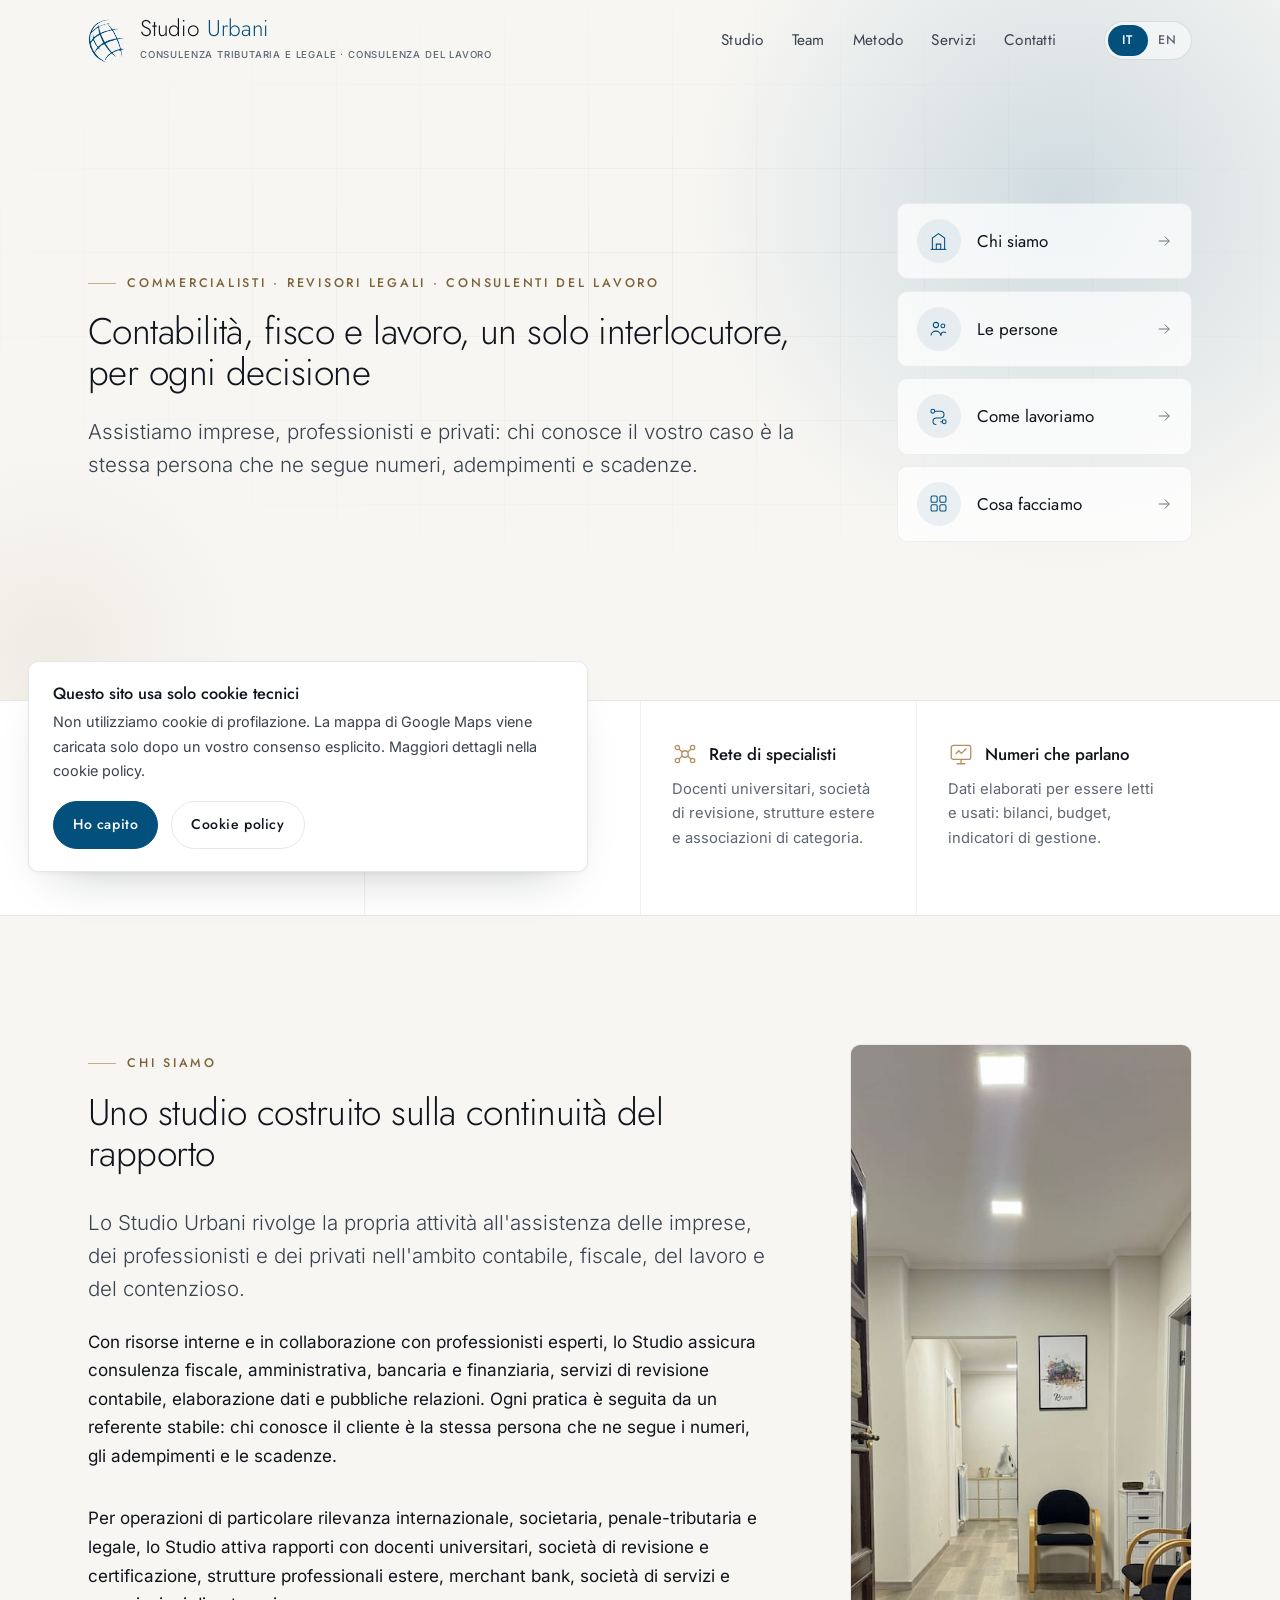
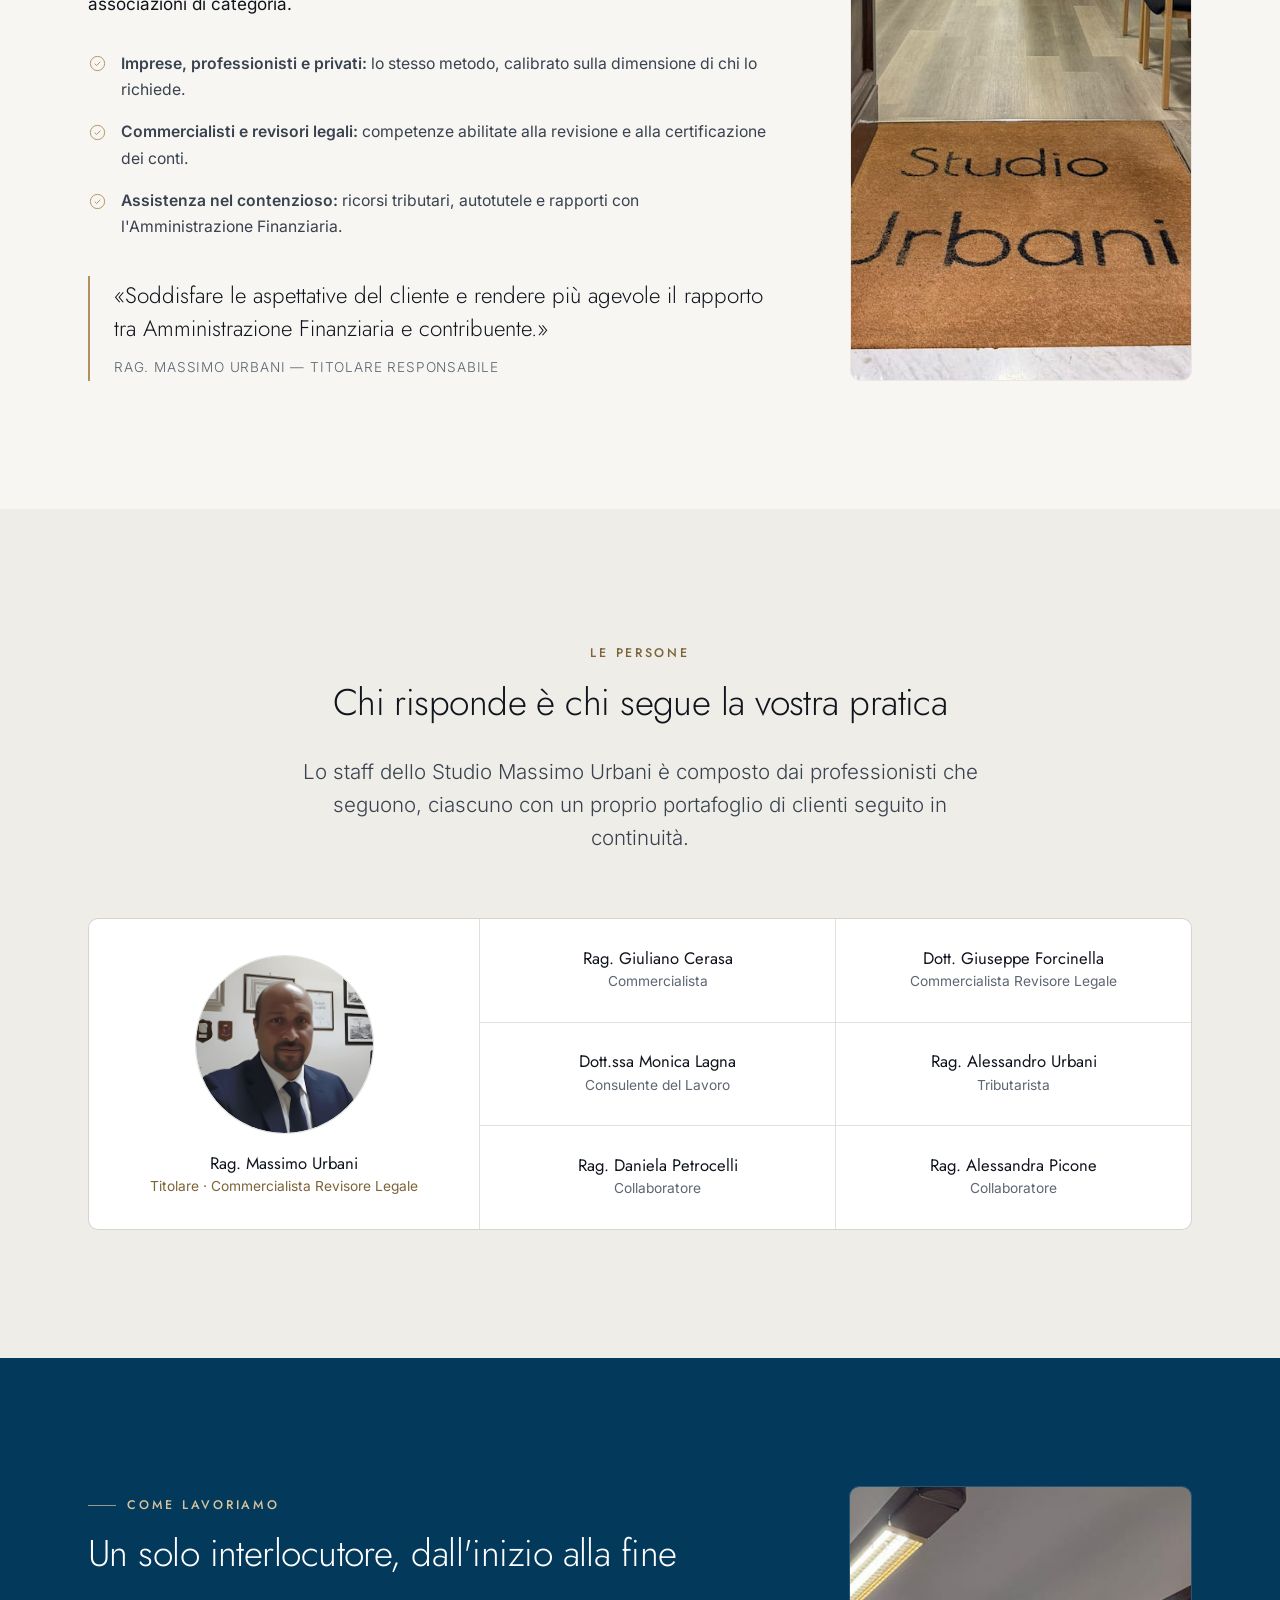
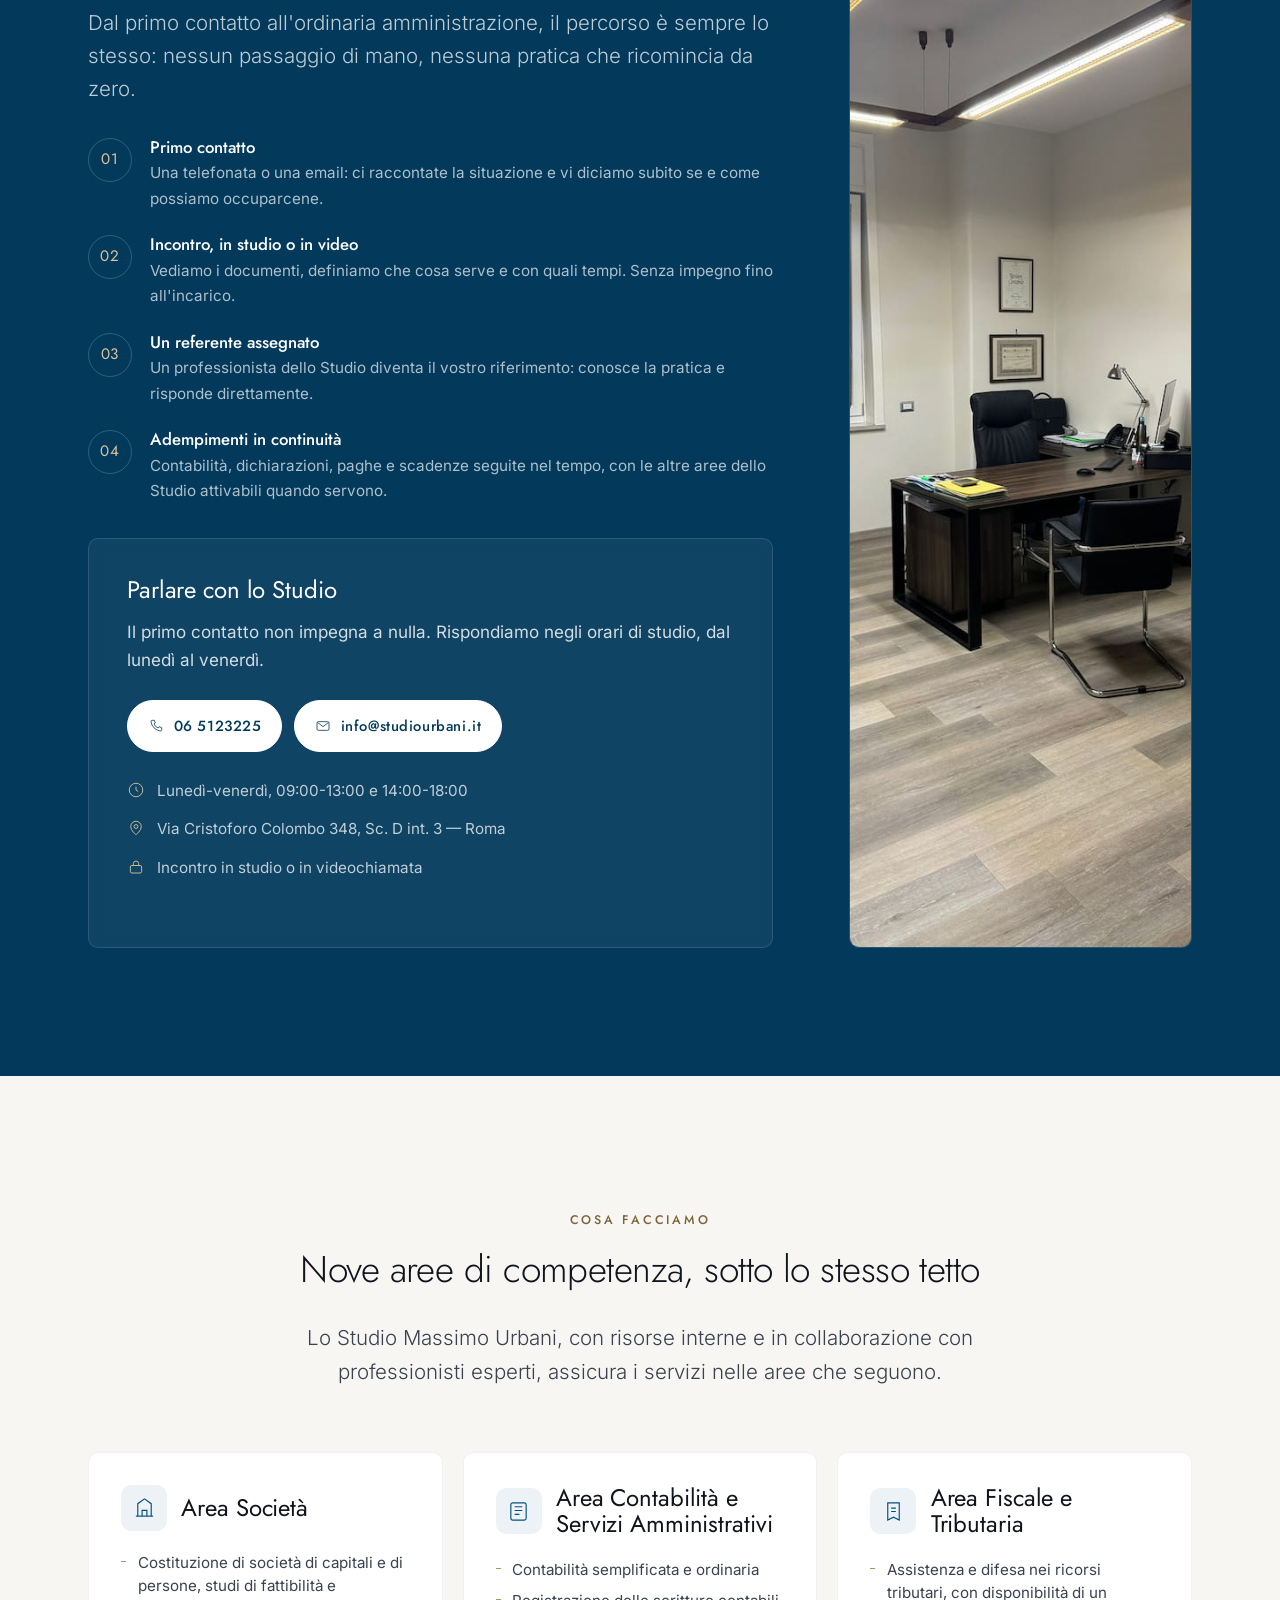
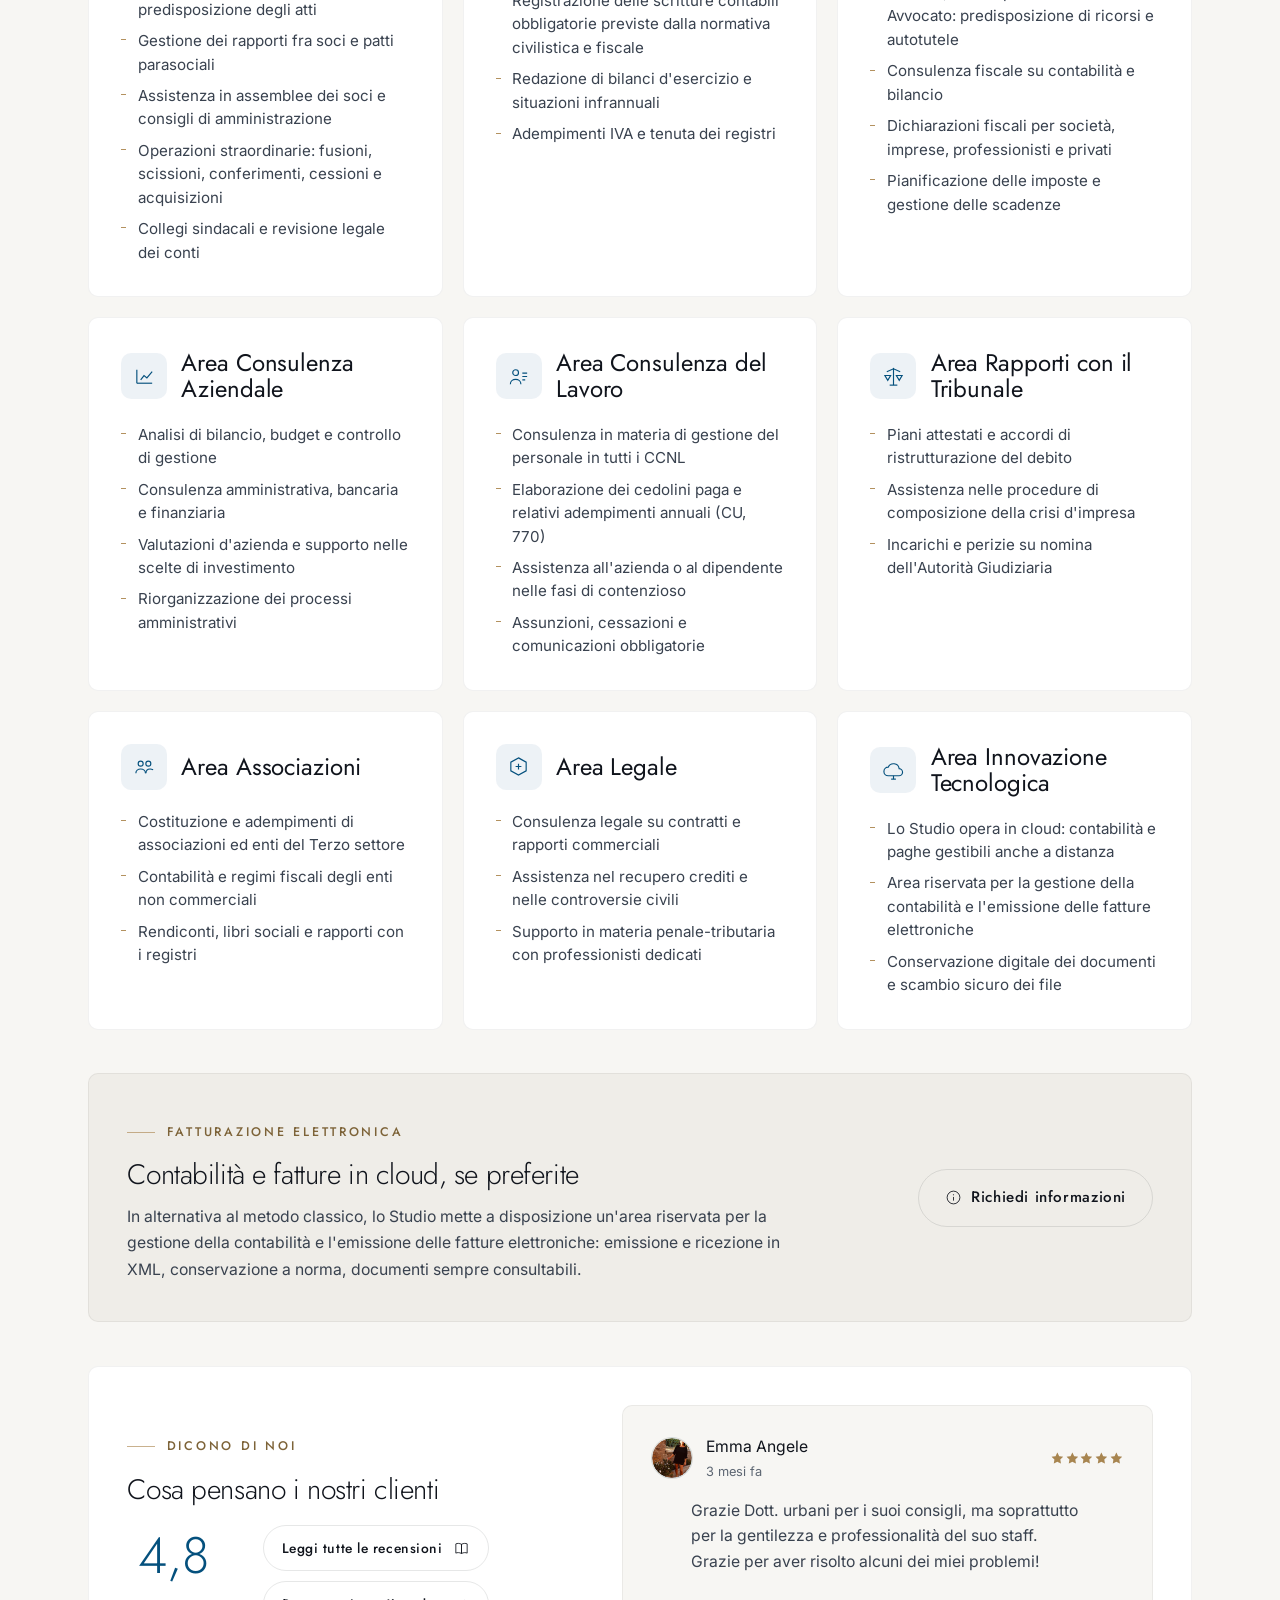
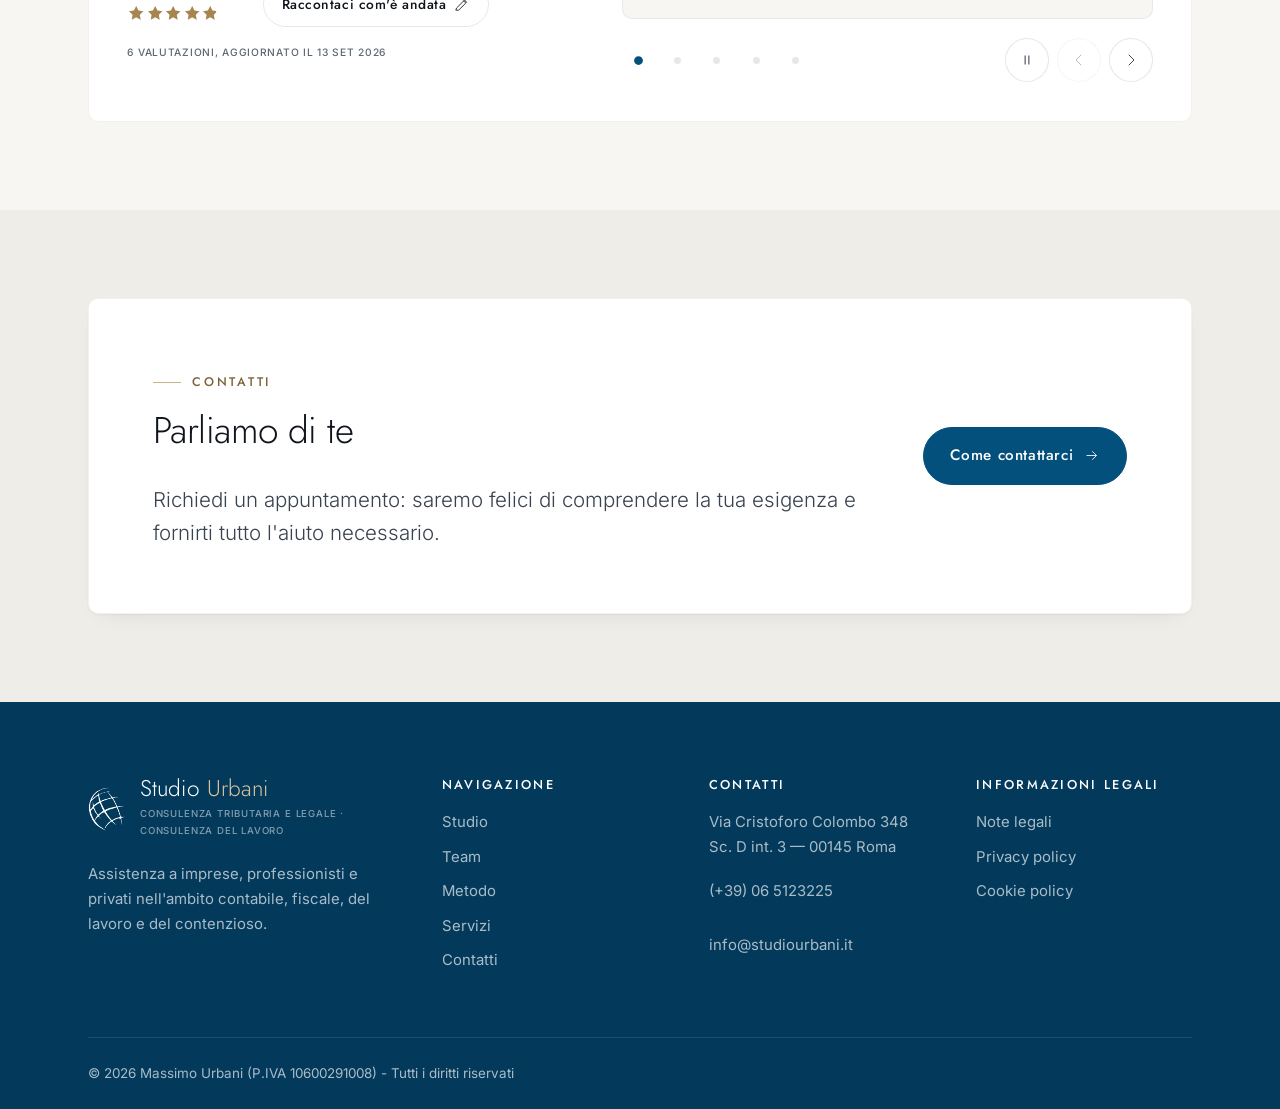
==== commit 86d61c06: "Icona+titolo in riga ovunque, copy di Contatti e titoli senza punto - Strip valori (i 4 riquadri sot" ====
--- a/index.html
+++ b/index.html
@@ -40,7 +40,7 @@
 <link rel="preload" href="assets/fonts/jost-latin.woff2" as="font" type="font/woff2" crossorigin>
 <link rel="preload" href="assets/fonts/inter-latin.woff2" as="font" type="font/woff2" crossorigin>
 <script>document.documentElement.classList.add("js");</script>
-<link rel="stylesheet" href="assets/css/style.css?v=20260907l">
+<link rel="stylesheet" href="assets/css/style.css?v=20260907m">
 <script type="application/ld+json">
 {
   "@context": "https://schema.org",
@@ -102,7 +102,7 @@
       <div class="hero__inner">
         <div>
           <p class="eyebrow reveal" data-i18n="hero.eyebrow">Commercialisti · Revisori legali · Consulenti del lavoro</p>
-          <h1 class="reveal" data-delay="1" data-i18n="hero.title">Contabilità, fisco e lavoro, un solo interlocutore, per ogni decisione.</h1>
+          <h1 class="reveal" data-delay="1" data-i18n="hero.title">Contabilità, fisco e lavoro, un solo interlocutore, per ogni decisione</h1>
           <p class="lead hero__lead reveal" data-delay="2" data-i18n="hero.lead">Assistiamo imprese, professionisti e privati: chi conosce il vostro caso è la stessa persona che ne segue numeri, adempimenti e scadenze.</p>
         </div>
 
@@ -137,23 +137,31 @@
     <div class="wrap">
       <div class="strip__inner">
         <div class="strip__item reveal">
-          <svg viewBox="0 0 24 24" fill="none" stroke="currentColor" stroke-width="1.2" aria-hidden="true"><path d="M12 3l8 4v6c0 4.5-3.2 7.2-8 8.6C7.2 20.2 4 17.5 4 13V7l8-4z"/><path d="M9 12l2.2 2.2L15.5 10"/></svg>
-          <h2 data-i18n="values.1.t">Referente stabile</h2>
+          <div class="strip__head">
+            <svg viewBox="0 0 24 24" fill="none" stroke="currentColor" stroke-width="1.2" aria-hidden="true"><path d="M12 3l8 4v6c0 4.5-3.2 7.2-8 8.6C7.2 20.2 4 17.5 4 13V7l8-4z"/><path d="M9 12l2.2 2.2L15.5 10"/></svg>
+            <h2 data-i18n="values.1.t">Referente stabile</h2>
+          </div>
           <p data-i18n="values.1.d">La stessa persona segue la vostra pratica nel tempo: non si riparte da capo a ogni chiamata.</p>
         </div>
         <div class="strip__item reveal" data-delay="1">
-          <svg viewBox="0 0 24 24" fill="none" stroke="currentColor" stroke-width="1.2" aria-hidden="true"><path d="M12 3v18"/><path d="M5 7l7-3 7 3"/><path d="M3 11h6l-3 5-3-5zM15 11h6l-3 5-3-5z"/><path d="M8 21h8"/></svg>
-          <h2 data-i18n="values.2.t">Contenzioso incluso</h2>
+          <div class="strip__head">
+            <svg viewBox="0 0 24 24" fill="none" stroke="currentColor" stroke-width="1.2" aria-hidden="true"><path d="M12 3v18"/><path d="M5 7l7-3 7 3"/><path d="M3 11h6l-3 5-3-5zM15 11h6l-3 5-3-5z"/><path d="M8 21h8"/></svg>
+            <h2 data-i18n="values.2.t">Contenzioso incluso</h2>
+          </div>
           <p data-i18n="values.2.d">Accertamenti, cartelle e ricorsi tributari seguiti in studio, con un Avvocato quando serve.</p>
         </div>
         <div class="strip__item reveal" data-delay="2">
-          <svg viewBox="0 0 24 24" fill="none" stroke="currentColor" stroke-width="1.2" aria-hidden="true"><circle cx="12" cy="12" r="3"/><circle cx="5" cy="6" r="2"/><circle cx="19" cy="6" r="2"/><circle cx="5" cy="18" r="2"/><circle cx="19" cy="18" r="2"/><path d="M9.7 10.3L6.4 7.4M14.3 10.3l3.3-2.9M9.7 13.7l-3.3 2.9M14.3 13.7l3.3 2.9"/></svg>
-          <h2 data-i18n="values.3.t">Rete di specialisti</h2>
+          <div class="strip__head">
+            <svg viewBox="0 0 24 24" fill="none" stroke="currentColor" stroke-width="1.2" aria-hidden="true"><circle cx="12" cy="12" r="3"/><circle cx="5" cy="6" r="2"/><circle cx="19" cy="6" r="2"/><circle cx="5" cy="18" r="2"/><circle cx="19" cy="18" r="2"/><path d="M9.7 10.3L6.4 7.4M14.3 10.3l3.3-2.9M9.7 13.7l-3.3 2.9M14.3 13.7l3.3 2.9"/></svg>
+            <h2 data-i18n="values.3.t">Rete di specialisti</h2>
+          </div>
           <p data-i18n="values.3.d">Docenti universitari, società di revisione, strutture estere e associazioni di categoria.</p>
         </div>
         <div class="strip__item reveal" data-delay="3">
-          <svg viewBox="0 0 24 24" fill="none" stroke="currentColor" stroke-width="1.2" aria-hidden="true"><path d="M8 21h8M12 17v4"/><rect x="3" y="4" width="18" height="13" rx="2"/><path d="M7 12l3-3 2.4 2.4L17 7"/></svg>
-          <h2 data-i18n="values.4.t">Numeri che parlano</h2>
+          <div class="strip__head">
+            <svg viewBox="0 0 24 24" fill="none" stroke="currentColor" stroke-width="1.2" aria-hidden="true"><path d="M8 21h8M12 17v4"/><rect x="3" y="4" width="18" height="13" rx="2"/><path d="M7 12l3-3 2.4 2.4L17 7"/></svg>
+            <h2 data-i18n="values.4.t">Numeri che parlano</h2>
+          </div>
           <p data-i18n="values.4.d">Dati elaborati per essere letti e usati: bilanci, budget, indicatori di gestione.</p>
         </div>
       </div>
@@ -167,7 +175,7 @@
         <div class="about__content">
           <div class="reveal">
             <p class="eyebrow" data-i18n="about.eyebrow">Chi siamo</p>
-            <h2 data-i18n="about.title">Uno studio costruito sulla continuità del rapporto.</h2>
+            <h2 data-i18n="about.title">Uno studio costruito sulla continuità del rapporto</h2>
             <p class="lead mt-3" data-i18n="about.p1">Lo Studio Urbani rivolge la propria attività all'assistenza delle imprese, dei professionisti e dei privati nell'ambito contabile, fiscale, del lavoro e del contenzioso.</p>
             <p data-i18n="about.p2">Con risorse interne e in collaborazione con professionisti esperti, lo Studio assicura consulenza fiscale, amministrativa, bancaria e finanziaria, servizi di revisione contabile, elaborazione dati e pubbliche relazioni. Ogni pratica è seguita da un referente stabile: chi conosce il cliente è la stessa persona che ne segue i numeri, gli adempimenti e le scadenze.</p>
           </div>
@@ -211,7 +219,7 @@
     <div class="wrap">
       <div class="section-head section-head--center reveal">
         <p class="eyebrow" data-i18n="team.eyebrow">Le persone</p>
-        <h2 data-i18n="team.title">Chi risponde è chi segue la vostra pratica.</h2>
+        <h2 data-i18n="team.title">Chi risponde è chi segue la vostra pratica</h2>
         <p class="lead mt-3" data-i18n="team.lead">Lo staff dello Studio Massimo Urbani è composto dai professionisti che seguono, ciascuno con un proprio portafoglio di clienti seguito in continuità.</p>
       </div>
 
@@ -256,7 +264,7 @@
         <div class="billing__content">
           <div class="reveal">
             <p class="eyebrow" data-i18n="rel.eyebrow">Come lavoriamo</p>
-            <h2 data-i18n="rel.title">Un solo interlocutore, dall'inizio alla fine.</h2>
+            <h2 data-i18n="rel.title">Un solo interlocutore, dall'inizio alla fine</h2>
             <p class="lead mt-3" data-i18n="rel.lead">Dal primo contatto all'ordinaria amministrazione, il percorso è sempre lo stesso: nessun passaggio di mano, nessuna pratica che ricomincia da zero.</p>
 
             <ol class="steps mt-3">
@@ -331,14 +339,16 @@
     <div class="wrap">
       <div class="section-head section-head--center reveal">
         <p class="eyebrow" data-i18n="services.eyebrow">Cosa facciamo</p>
-        <h2 data-i18n="services.title">Nove aree di competenza, sotto lo stesso tetto.</h2>
+        <h2 data-i18n="services.title">Nove aree di competenza, sotto lo stesso tetto</h2>
         <p class="lead mt-3" data-i18n="services.lead">Lo Studio Massimo Urbani, con risorse interne e in collaborazione con professionisti esperti, assicura i servizi nelle aree che seguono.</p>
       </div>
 
       <div class="services">
         <article class="service reveal">
-          <div class="service__icon"><svg viewBox="0 0 24 24" fill="none" stroke="currentColor" aria-hidden="true"><path d="M3 21h18"/><path d="M5 21V8l7-5 7 5v13"/><path d="M9.5 21v-6h5v6"/></svg></div>
-          <h3 data-i18n="srv.1.t">Area Società</h3>
+          <div class="service__head">
+            <div class="service__icon"><svg viewBox="0 0 24 24" fill="none" stroke="currentColor" aria-hidden="true"><path d="M3 21h18"/><path d="M5 21V8l7-5 7 5v13"/><path d="M9.5 21v-6h5v6"/></svg></div>
+            <h3 data-i18n="srv.1.t">Area Società</h3>
+          </div>
           <ul>
             <li data-i18n="srv.1.l1">Costituzione di società di capitali e di persone, studi di fattibilità e predisposizione degli atti</li>
             <li data-i18n="srv.1.l2">Gestione dei rapporti fra soci e patti parasociali</li>
@@ -349,8 +359,10 @@
         </article>
 
         <article class="service reveal" data-delay="1">
-          <div class="service__icon"><svg viewBox="0 0 24 24" fill="none" stroke="currentColor" aria-hidden="true"><rect x="4" y="3" width="16" height="18" rx="2"/><path d="M8 7h8M8 11h8M8 15h5"/></svg></div>
-          <h3 data-i18n="srv.2.t">Area Contabilità e Servizi Amministrativi</h3>
+          <div class="service__head">
+            <div class="service__icon"><svg viewBox="0 0 24 24" fill="none" stroke="currentColor" aria-hidden="true"><rect x="4" y="3" width="16" height="18" rx="2"/><path d="M8 7h8M8 11h8M8 15h5"/></svg></div>
+            <h3 data-i18n="srv.2.t">Area Contabilità e Servizi Amministrativi</h3>
+          </div>
           <ul>
             <li data-i18n="srv.2.l1">Contabilità semplificata e ordinaria</li>
             <li data-i18n="srv.2.l2">Registrazione delle scritture contabili obbligatorie previste dalla normativa civilistica e fiscale</li>
@@ -360,8 +372,10 @@
         </article>
 
         <article class="service reveal" data-delay="2">
-          <div class="service__icon"><svg viewBox="0 0 24 24" fill="none" stroke="currentColor" aria-hidden="true"><path d="M6 3h12v18l-6-3-6 3V3z"/><path d="M9.5 8.5h5M9.5 12h5"/></svg></div>
-          <h3 data-i18n="srv.3.t">Area Fiscale e Tributaria</h3>
+          <div class="service__head">
+            <div class="service__icon"><svg viewBox="0 0 24 24" fill="none" stroke="currentColor" aria-hidden="true"><path d="M6 3h12v18l-6-3-6 3V3z"/><path d="M9.5 8.5h5M9.5 12h5"/></svg></div>
+            <h3 data-i18n="srv.3.t">Area Fiscale e Tributaria</h3>
+          </div>
           <ul>
             <li data-i18n="srv.3.l1">Assistenza e difesa nei ricorsi tributari, con disponibilità di un Avvocato: predisposizione di ricorsi e autotutele</li>
             <li data-i18n="srv.3.l2">Consulenza fiscale su contabilità e bilancio</li>
@@ -371,8 +385,10 @@
         </article>
 
         <article class="service reveal">
-          <div class="service__icon"><svg viewBox="0 0 24 24" fill="none" stroke="currentColor" aria-hidden="true"><path d="M4 19V5"/><path d="M4 19h16"/><path d="M8 15.5l3.5-4.5 3 2.5L20 7"/></svg></div>
-          <h3 data-i18n="srv.4.t">Area Consulenza Aziendale</h3>
+          <div class="service__head">
+            <div class="service__icon"><svg viewBox="0 0 24 24" fill="none" stroke="currentColor" aria-hidden="true"><path d="M4 19V5"/><path d="M4 19h16"/><path d="M8 15.5l3.5-4.5 3 2.5L20 7"/></svg></div>
+            <h3 data-i18n="srv.4.t">Area Consulenza Aziendale</h3>
+          </div>
           <ul>
             <li data-i18n="srv.4.l1">Analisi di bilancio, budget e controllo di gestione</li>
             <li data-i18n="srv.4.l2">Consulenza amministrativa, bancaria e finanziaria</li>
@@ -382,8 +398,10 @@
         </article>
 
         <article class="service reveal" data-delay="1">
-          <div class="service__icon"><svg viewBox="0 0 24 24" fill="none" stroke="currentColor" aria-hidden="true"><circle cx="9" cy="8" r="3"/><path d="M3.5 20c0-3 2.5-5 5.5-5s5.5 2 5.5 5"/><path d="M16 8.5h5M16 12h5M16 15.5h3"/></svg></div>
-          <h3 data-i18n="srv.5.t">Area Consulenza del Lavoro</h3>
+          <div class="service__head">
+            <div class="service__icon"><svg viewBox="0 0 24 24" fill="none" stroke="currentColor" aria-hidden="true"><circle cx="9" cy="8" r="3"/><path d="M3.5 20c0-3 2.5-5 5.5-5s5.5 2 5.5 5"/><path d="M16 8.5h5M16 12h5M16 15.5h3"/></svg></div>
+            <h3 data-i18n="srv.5.t">Area Consulenza del Lavoro</h3>
+          </div>
           <ul>
             <li data-i18n="srv.5.l1">Consulenza in materia di gestione del personale in tutti i CCNL</li>
             <li data-i18n="srv.5.l2">Elaborazione dei cedolini paga e relativi adempimenti annuali (CU, 770)</li>
@@ -393,8 +411,10 @@
         </article>
 
         <article class="service reveal" data-delay="2">
-          <div class="service__icon"><svg viewBox="0 0 24 24" fill="none" stroke="currentColor" aria-hidden="true"><path d="M12 3v18"/><path d="M5 7l7-3 7 3"/><path d="M3 11h6l-3 5-3-5zM15 11h6l-3 5-3-5z"/><path d="M8 21h8"/></svg></div>
-          <h3 data-i18n="srv.6.t">Area Rapporti con il Tribunale</h3>
+          <div class="service__head">
+            <div class="service__icon"><svg viewBox="0 0 24 24" fill="none" stroke="currentColor" aria-hidden="true"><path d="M12 3v18"/><path d="M5 7l7-3 7 3"/><path d="M3 11h6l-3 5-3-5zM15 11h6l-3 5-3-5z"/><path d="M8 21h8"/></svg></div>
+            <h3 data-i18n="srv.6.t">Area Rapporti con il Tribunale</h3>
+          </div>
           <ul>
             <li data-i18n="srv.6.l1">Piani attestati e accordi di ristrutturazione del debito</li>
             <li data-i18n="srv.6.l2">Assistenza nelle procedure di composizione della crisi d'impresa</li>
@@ -403,8 +423,10 @@
         </article>
 
         <article class="service reveal">
-          <div class="service__icon"><svg viewBox="0 0 24 24" fill="none" stroke="currentColor" aria-hidden="true"><circle cx="8" cy="9" r="2.6"/><circle cx="16" cy="9" r="2.6"/><path d="M3 19c0-2.5 2.2-4.4 5-4.4s5 1.9 5 4.4"/><path d="M13.5 19c0-2.5 1.8-4.4 4.3-4.4 1.6 0 3.2.7 3.2.7"/></svg></div>
-          <h3 data-i18n="srv.7.t">Area Associazioni</h3>
+          <div class="service__head">
+            <div class="service__icon"><svg viewBox="0 0 24 24" fill="none" stroke="currentColor" aria-hidden="true"><circle cx="8" cy="9" r="2.6"/><circle cx="16" cy="9" r="2.6"/><path d="M3 19c0-2.5 2.2-4.4 5-4.4s5 1.9 5 4.4"/><path d="M13.5 19c0-2.5 1.8-4.4 4.3-4.4 1.6 0 3.2.7 3.2.7"/></svg></div>
+            <h3 data-i18n="srv.7.t">Area Associazioni</h3>
+          </div>
           <ul>
             <li data-i18n="srv.7.l1">Costituzione e adempimenti di associazioni ed enti del Terzo settore</li>
             <li data-i18n="srv.7.l2">Contabilità e regimi fiscali degli enti non commerciali</li>
@@ -413,8 +435,10 @@
         </article>
 
         <article class="service reveal" data-delay="1">
-          <div class="service__icon"><svg viewBox="0 0 24 24" fill="none" stroke="currentColor" aria-hidden="true"><path d="M12 3l8 4.5v9L12 21l-8-4.5v-9L12 3z"/><path d="M9 12h6M12 9v6"/></svg></div>
-          <h3 data-i18n="srv.8.t">Area Legale</h3>
+          <div class="service__head">
+            <div class="service__icon"><svg viewBox="0 0 24 24" fill="none" stroke="currentColor" aria-hidden="true"><path d="M12 3l8 4.5v9L12 21l-8-4.5v-9L12 3z"/><path d="M9 12h6M12 9v6"/></svg></div>
+            <h3 data-i18n="srv.8.t">Area Legale</h3>
+          </div>
           <ul>
             <li data-i18n="srv.8.l1">Consulenza legale su contratti e rapporti commerciali</li>
             <li data-i18n="srv.8.l2">Assistenza nel recupero crediti e nelle controversie civili</li>
@@ -423,8 +447,10 @@
         </article>
 
         <article class="service reveal" data-delay="2">
-          <div class="service__icon"><svg viewBox="0 0 24 24" fill="none" stroke="currentColor" aria-hidden="true"><path d="M6.5 17.5a4.5 4.5 0 010-9 6 6 0 0111.4 1.5A3.6 3.6 0 0117.5 17.5H6.5z"/><path d="M9.5 21h5"/><path d="M12 17.5V21"/></svg></div>
-          <h3 data-i18n="srv.9.t">Area Innovazione Tecnologica</h3>
+          <div class="service__head">
+            <div class="service__icon"><svg viewBox="0 0 24 24" fill="none" stroke="currentColor" aria-hidden="true"><path d="M6.5 17.5a4.5 4.5 0 010-9 6 6 0 0111.4 1.5A3.6 3.6 0 0117.5 17.5H6.5z"/><path d="M9.5 21h5"/><path d="M12 17.5V21"/></svg></div>
+            <h3 data-i18n="srv.9.t">Area Innovazione Tecnologica</h3>
+          </div>
           <ul>
             <li data-i18n="srv.9.l1">Lo Studio opera in cloud: contabilità e paghe gestibili anche a distanza</li>
             <li data-i18n="srv.9.l2">Area riservata per la gestione della contabilità e l'emissione delle fatture elettroniche</li>
@@ -435,7 +461,7 @@
       <aside class="billing-note reveal" id="fatturazione">
         <div>
           <p class="eyebrow" data-i18n="billing.eyebrow">Fatturazione elettronica</p>
-          <h2 data-i18n="billing.title">Contabilità e fatture in cloud, se preferite.</h2>
+          <h2 data-i18n="billing.title">Contabilità e fatture in cloud, se preferite</h2>
           <p data-i18n="billing.lead">In alternativa al metodo classico, lo Studio mette a disposizione un'area riservata per la gestione della contabilità e l'emissione delle fatture elettroniche: emissione e ricezione in XML, conservazione a norma, documenti sempre consultabili.</p>
         </div>
         <div class="btn-row">
@@ -457,7 +483,7 @@
       <article class="reviews reveal" data-reviews>
         <div class="reviews__aside">
           <p class="eyebrow" data-i18n="reviews.eyebrow">Dicono di noi</p>
-          <h2 data-i18n="reviews.title">Cosa pensano i nostri clienti.</h2>
+          <h2 data-i18n="reviews.title">Cosa pensano i nostri clienti</h2>
           <div class="reviews__figures">
             <p class="reviews__score">
               <span class="reviews__avg" data-reviews-avg></span>
@@ -503,7 +529,7 @@
       <div class="cta reveal">
         <div>
           <p class="eyebrow" data-i18n="cta.eyebrow">Contatti</p>
-          <h2 data-i18n="cta.title">Parliamo di te.</h2>
+          <h2 data-i18n="cta.title">Parliamo di te</h2>
           <p class="lead mt-3" data-i18n="cta.lead">Richiedi un appuntamento: saremo felici di comprendere la tua esigenza e fornirti tutto l'aiuto necessario.</p>
         </div>
         <div class="btn-row">
@@ -582,7 +608,7 @@
   </div>
 </div>
 
-<script src="assets/js/i18n.js?v=20260907e"></script>
+<script src="assets/js/i18n.js?v=20260907f"></script>
 <script src="assets/js/main.js?v=20260907"></script>
 <script src="assets/js/reviews.js?v=20260907"></script>
 <script src="assets/js/gallery.js?v=20260913b"></script>
--- a/assets/css/style.css
+++ b/assets/css/style.css
@@ -682,8 +682,9 @@
 .strip__inner { display: grid; grid-template-columns: repeat(4, 1fr); }
 .strip__item { padding: clamp(26px, 3.4vw, 40px) clamp(16px, 2.4vw, 32px); border-left: 1px solid var(--line-soft); }
 .strip__item:first-child { border-left: 0; }
-.strip__item svg { width: 26px; height: 26px; color: var(--brass); margin-bottom: .9rem; stroke-width: 1.2; }
-.strip__item h2 { font-size: 1.05rem; font-weight: 500; letter-spacing: normal; margin-bottom: .35rem; }
+.strip__head { display: flex; align-items: center; gap: .7rem; margin-bottom: .6rem; }
+.strip__head svg { width: 26px; height: 26px; color: var(--brass); stroke-width: 1.2; flex: none; }
+.strip__head h2 { font-size: 1.05rem; font-weight: 500; letter-spacing: normal; margin: 0; }
 .strip__item p { font-size: .92rem; color: var(--muted); }
 @media (max-width: 860px) { .strip__inner { grid-template-columns: repeat(2, 1fr); } .strip__item:nth-child(3) { border-left: 0; } .strip__item:nth-child(n+3) { border-top: 1px solid var(--line-soft); } }
 @media (max-width: 480px) { .strip__inner { grid-template-columns: 1fr; } .strip__item { border-left: 0; border-top: 1px solid var(--line-soft); } .strip__item:first-child { border-top: 0; } }
@@ -843,15 +844,16 @@
   padding: clamp(24px, 2.6vw, 32px);
   cursor: default;
 }
+.service__head { display: flex; align-items: center; gap: .9rem; margin-bottom: 1.25rem; }
 .service__icon {
   width: 46px; height: 46px; border-radius: var(--radius-lg);
   display: grid; place-items: center;
   background: rgba(4, 80, 125, .07);
   color: var(--navy);
-  margin-bottom: 1.25rem;
+  flex: none;
 }
 .service__icon svg { width: 23px; height: 23px; stroke-width: 1.2; }
-.service h3 { margin-bottom: .7rem; }
+.service__head h3 { margin: 0; }
 .service ul { list-style: none; display: grid; gap: .5rem; margin-top: .2rem; }
 .service li { position: relative; padding-left: 1.05rem; font-size: .945rem; color: var(--ink-soft); line-height: 1.55; }
 .service li::before { content: ''; position: absolute; left: 0; top: .68em; width: 5px; height: 1px; background: var(--brass); }
@@ -919,6 +921,9 @@
 .contact-card ul { list-style: none; display: grid; gap: .4rem; }
 .contact-card p { font-size: .95rem; line-height: 1.55; color: var(--ink-soft); }
 .contact-card ul + p, .contact-card p + ul { margin-top: 1rem; }
+/* Le righe dei mezzi pubblici (Sede) seguono un paragrafo, non l'indirizzo:
+   stesso stile del testo sopra, non quello piu' marcato della lista indirizzo. */
+.contact-card p + ul li { font-size: .95rem; line-height: 1.55; color: var(--ink-soft); }
 .contact-card li, .contact-card a { overflow-wrap: anywhere; }
 /* «Ottieni indicazioni» e' l'unico .btn diretto nella card: sotto la soglia
    in cui .contact-layout collassa a una colonna lo si centra come blocco a
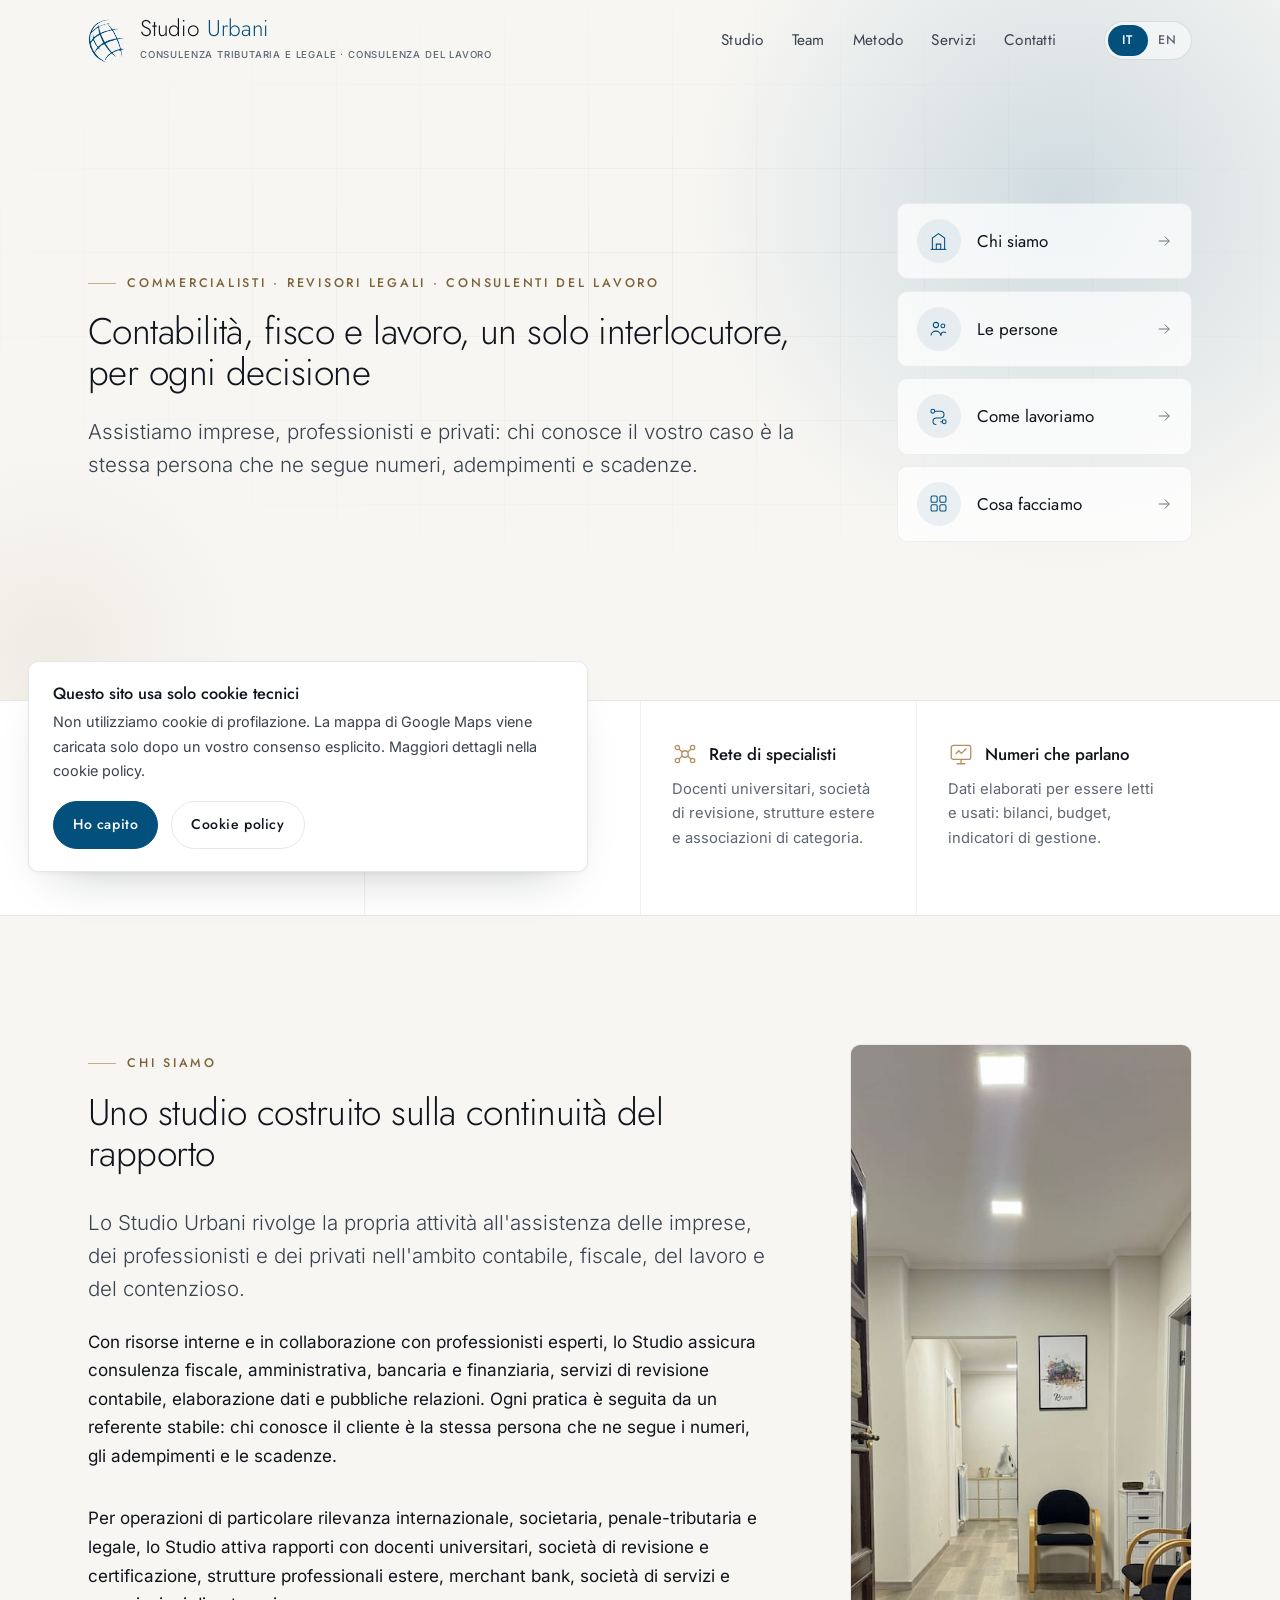
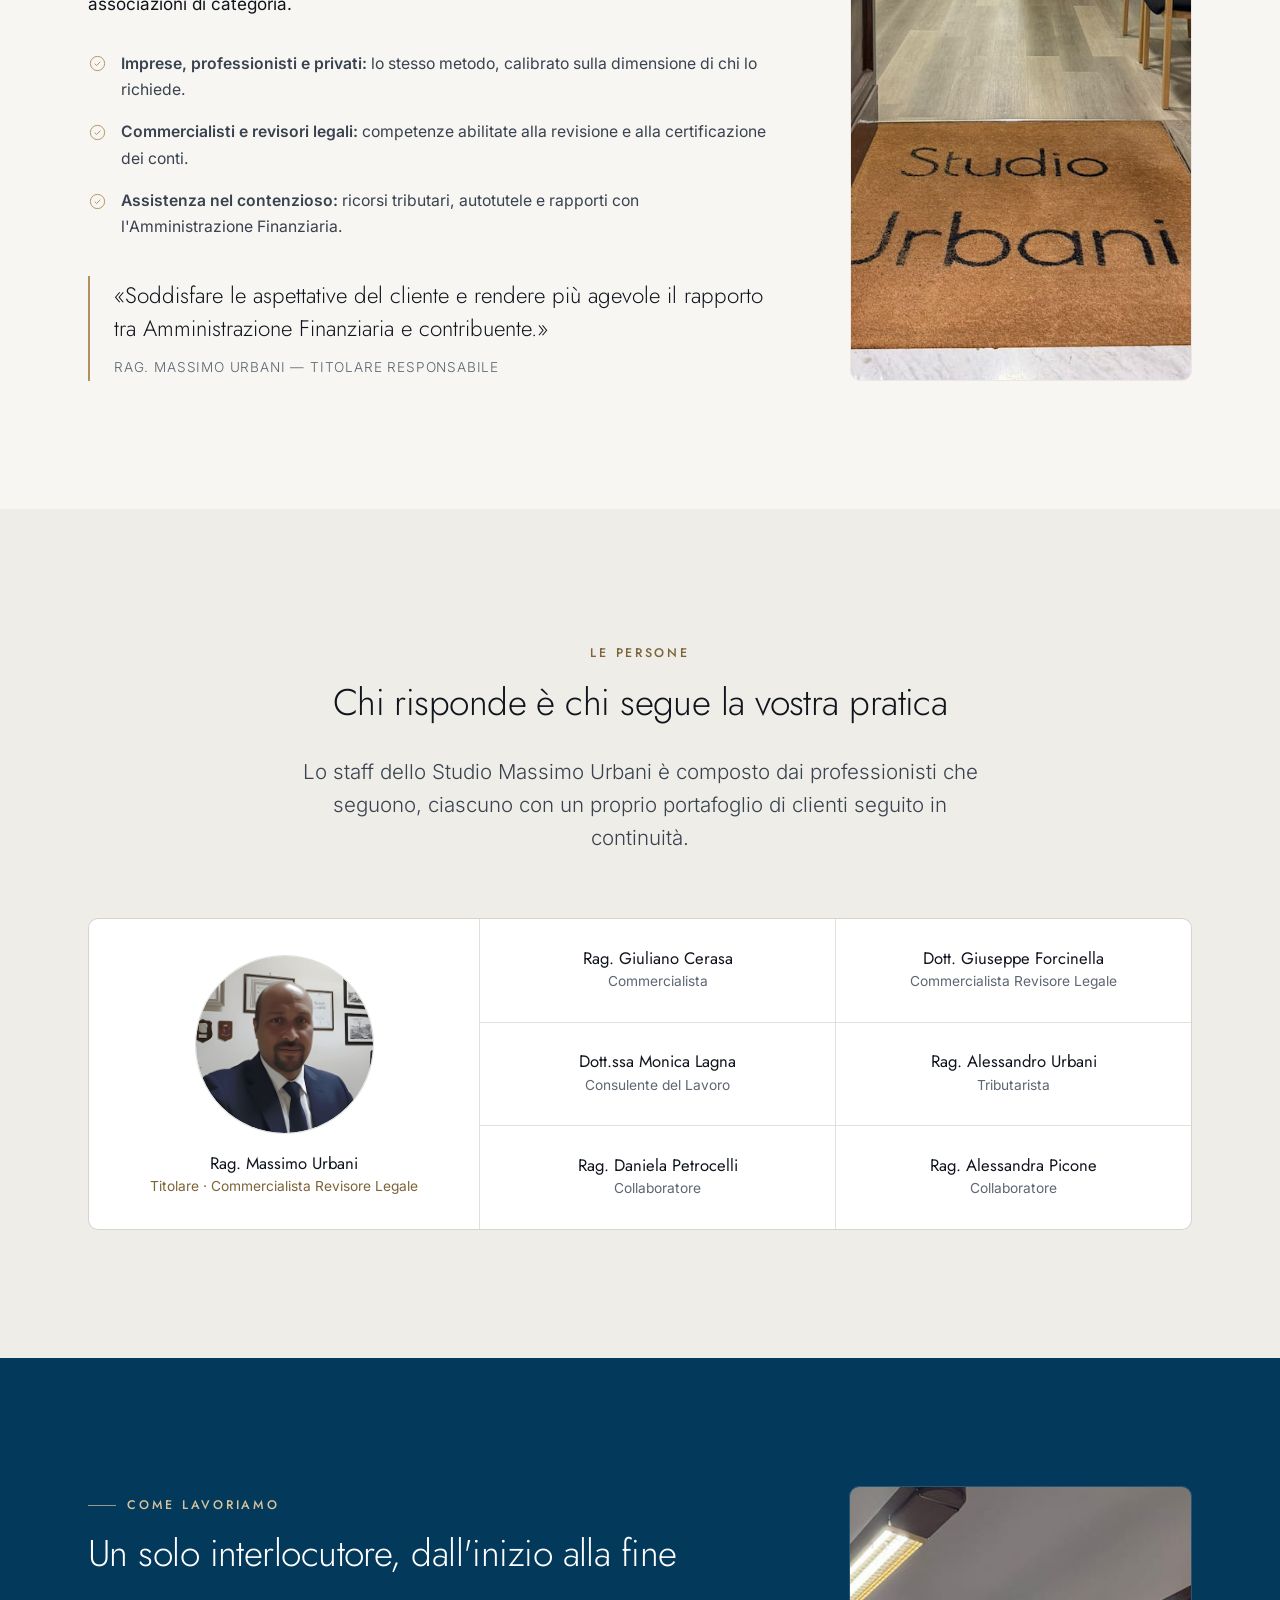
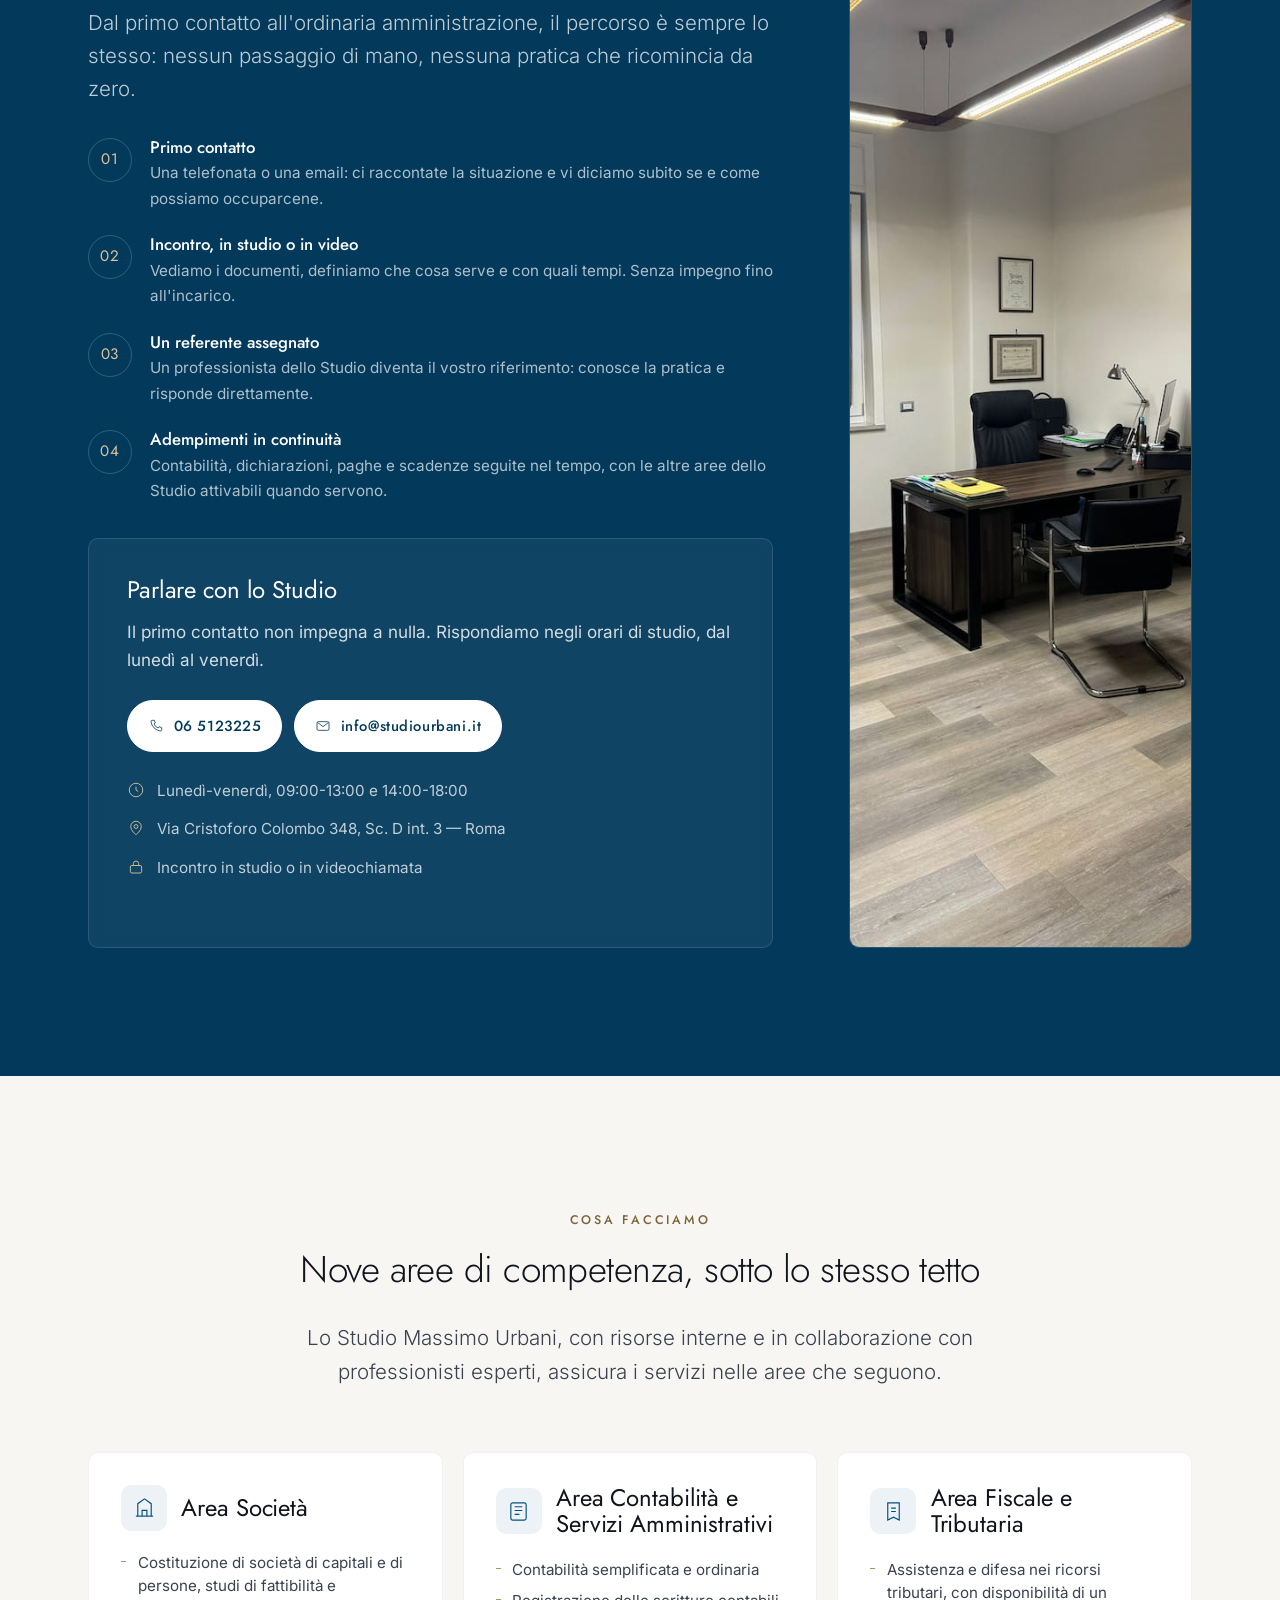
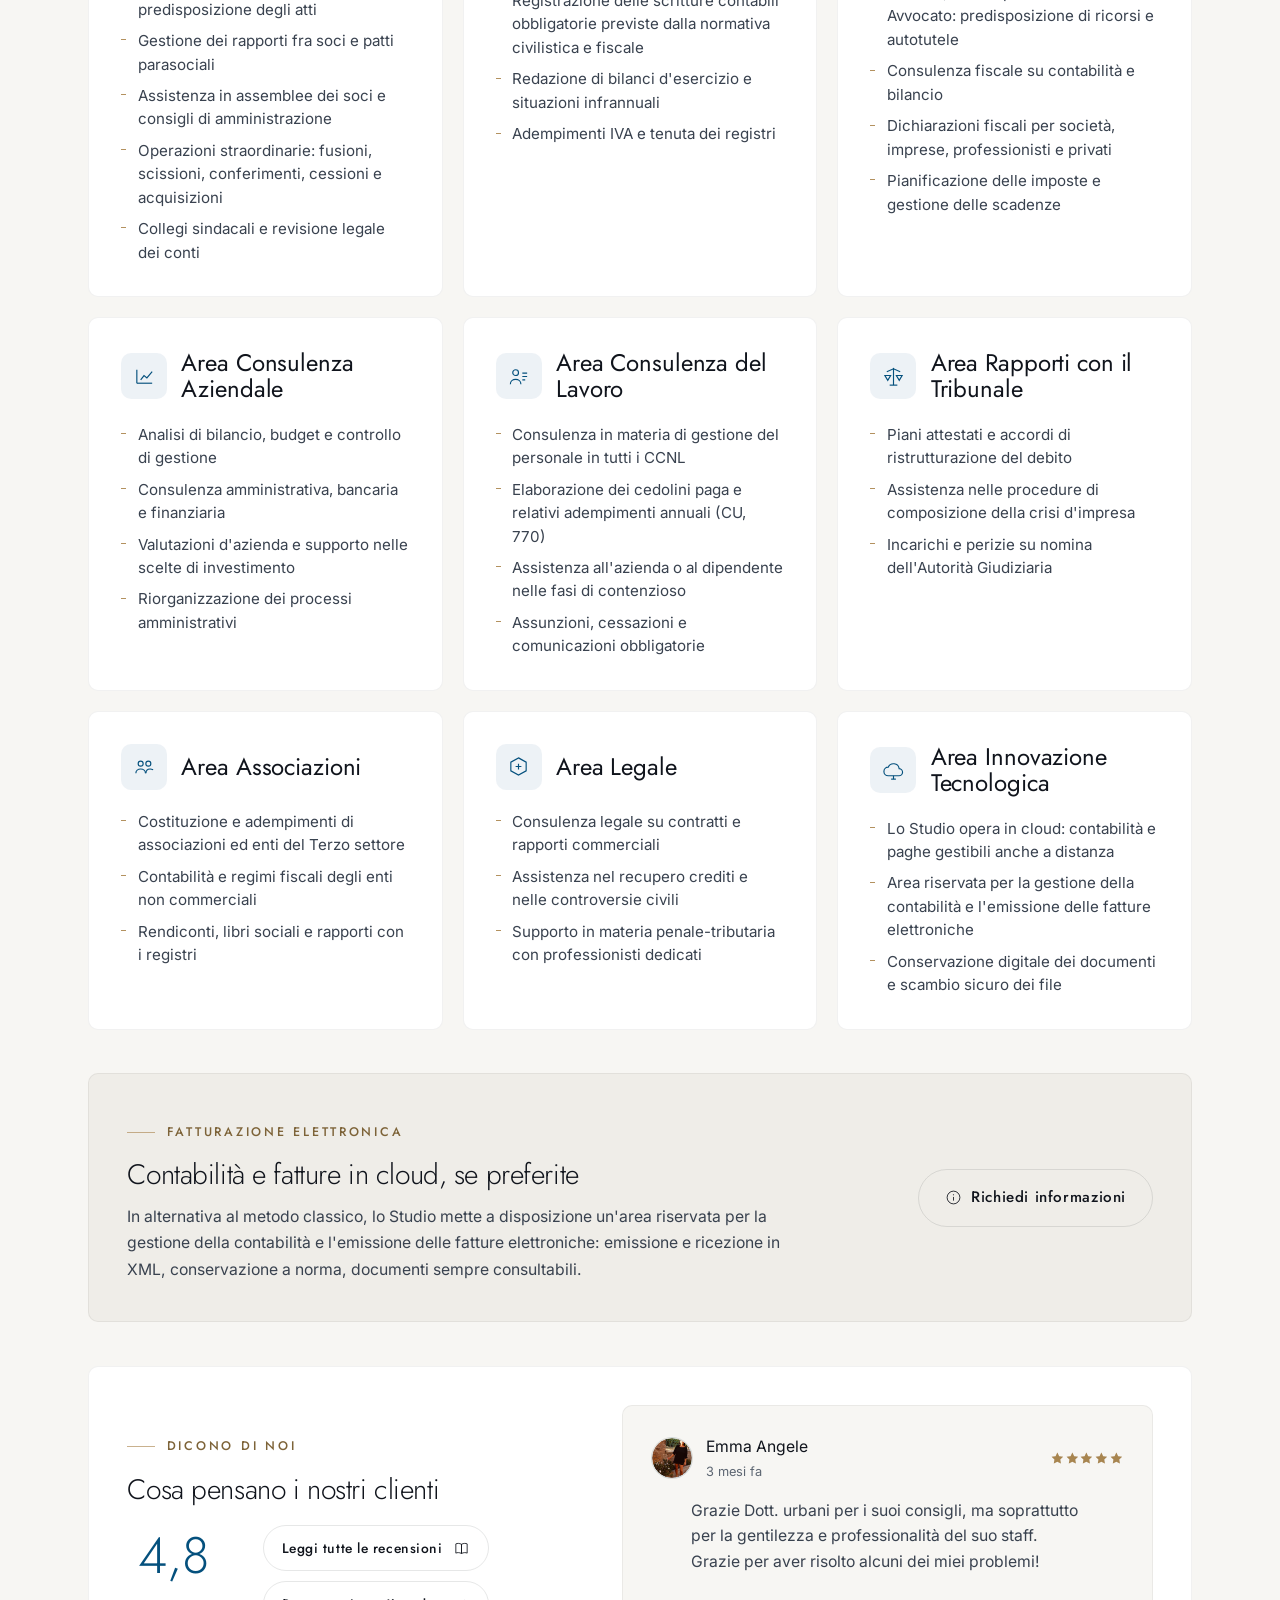
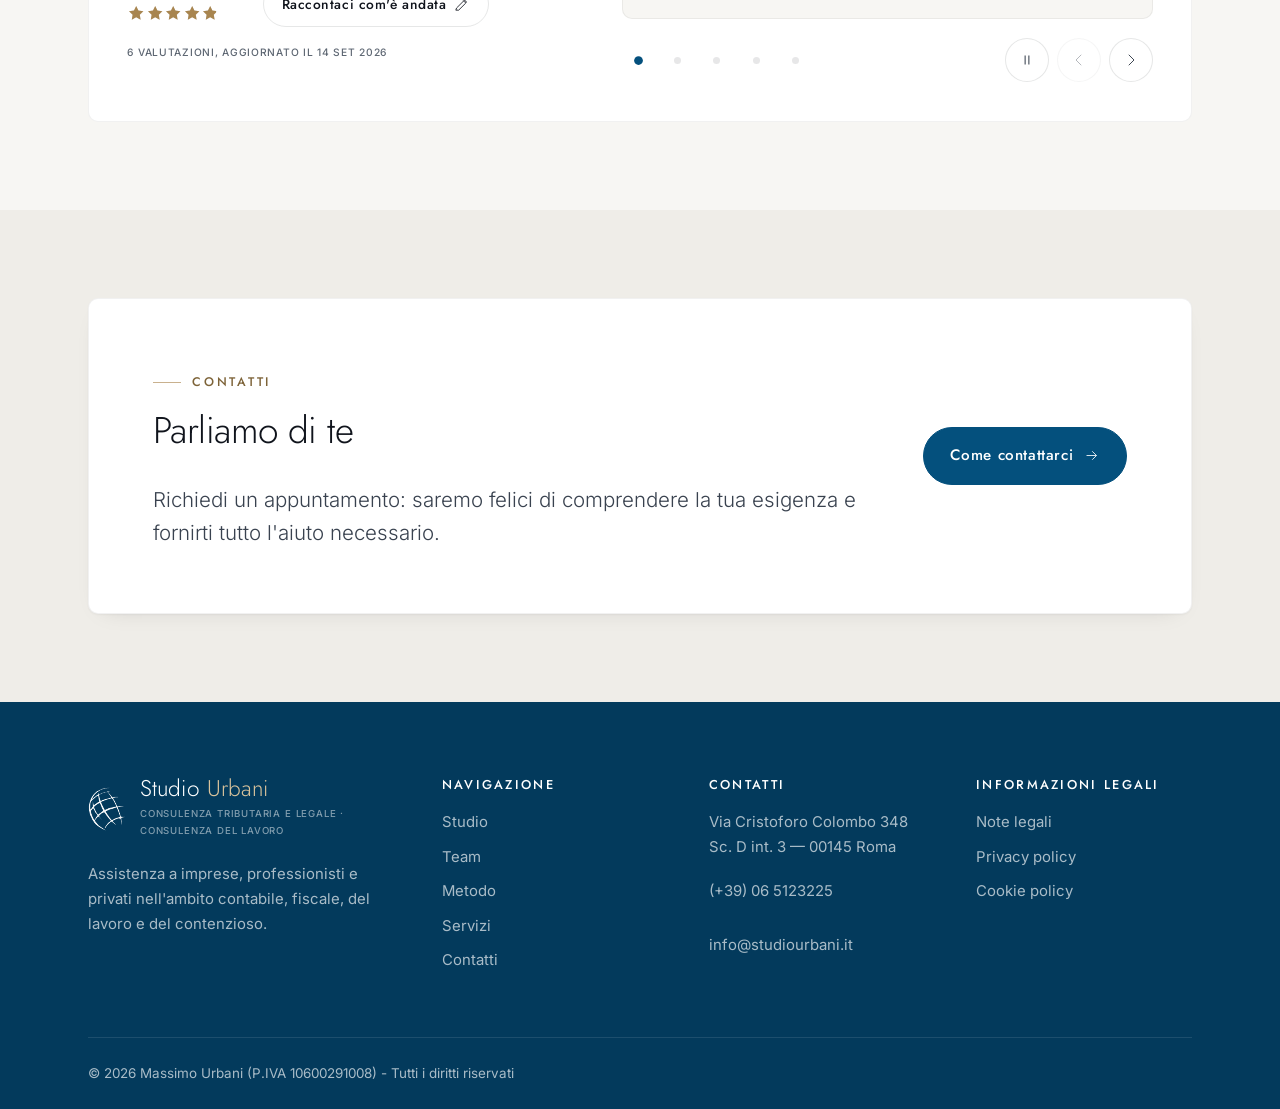
==== commit 8850e001: "Corregge il menu mobile dopo lo scroll (bug reintrodotto dal fix dell'header) Il transform: scaleY()" ====
--- a/index.html
+++ b/index.html
@@ -40,7 +40,7 @@
 <link rel="preload" href="assets/fonts/jost-latin.woff2" as="font" type="font/woff2" crossorigin>
 <link rel="preload" href="assets/fonts/inter-latin.woff2" as="font" type="font/woff2" crossorigin>
 <script>document.documentElement.classList.add("js");</script>
-<link rel="stylesheet" href="assets/css/style.css?v=20260907m">
+<link rel="stylesheet" href="assets/css/style.css?v=20260907p">
 <script type="application/ld+json">
 {
   "@context": "https://schema.org",
--- a/assets/css/style.css
+++ b/assets/css/style.css
@@ -350,14 +350,23 @@
 }
 .burger span::before { top: -5.5px; }
 .burger span::after { top: 5.5px; }
-/* Un antenato con backdrop-filter fa da contenitore per i discendenti
-   position: fixed: con l'header compatto il pannello del menu finiva dentro
-   la barra invece di coprire lo schermo. Aperto il menu, lo disattivo. */
+/* Un antenato con backdrop-filter o transform fa da contenitore per i
+   discendenti position: fixed: con l'header compatto (scrollato, quindi con
+   lo scaleY del restringimento) il pannello del menu finiva ancorato
+   all'header invece di coprire lo schermo — riproducibile solo dopo aver
+   scrollato, mai a pagina appena caricata. Aperto il menu, disattivo entrambi. */
 body.nav-open .site-header {
   backdrop-filter: none;
   -webkit-backdrop-filter: none;
   background: var(--paper);
-}
+  transform: none;
+}
+/* .nav e' un discendente di .site-header__inner, non solo di .site-header:
+   anche il suo transform (la stessa compensazione del restringimento) crea
+   un containing block e va disattivato allo stesso modo. Specificita' pari
+   a quella di .site-header.is-solid .site-header__inner (tre classi), che
+   altrimenti vincerebbe e lascerebbe il transform attivo. */
+body.nav-open .site-header.is-solid .site-header__inner { transform: none; }
 /* Il pannello del menu è position: fixed e coprirebbe marchio e switch
    lingua: mentre è aperto li tengo sopra, così restano leggibili e usabili. */
 body.nav-open .brand,
@@ -914,16 +923,17 @@
 .contact-card { background: var(--white); border: 1px solid var(--line-soft); border-radius: var(--radius-lg); padding: clamp(22px, 2.6vw, 30px); }
 .contact-card__head { display: flex; align-items: center; gap: .7rem; margin-bottom: 1rem; }
 .contact-card__head svg { width: 22px; height: 22px; color: var(--brass); stroke-width: 1.2; flex: none; }
-/* Titolo in grassetto accanto all'icona: unica eccezione dichiarata alla
-   regola del peso leggero (nessun titolo oltre 500), voluta esplicitamente
-   per queste card. */
-.contact-card__head h2 { font-size: 1.12rem; font-weight: 700; letter-spacing: normal; margin: 0; }
+/* Stesso trattamento di .strip__head/.service__head: icona e titolo in
+   riga, peso 500 come ogni altro titolo del sito. */
+.contact-card__head h2 { font-size: 1.12rem; font-weight: 500; letter-spacing: normal; margin: 0; }
 .contact-card ul { list-style: none; display: grid; gap: .4rem; }
 .contact-card p { font-size: .95rem; line-height: 1.55; color: var(--ink-soft); }
 .contact-card ul + p, .contact-card p + ul { margin-top: 1rem; }
-/* Le righe dei mezzi pubblici (Sede) seguono un paragrafo, non l'indirizzo:
-   stesso stile del testo sopra, non quello piu' marcato della lista indirizzo. */
-.contact-card p + ul li { font-size: .95rem; line-height: 1.55; color: var(--ink-soft); }
+/* Le righe dei mezzi pubblici (Sede): stesso stile del paragrafo sopra, non
+   quello piu' marcato della lista indirizzo, con un trattino invece del
+   pallino — stesso segno gia' usato nelle liste delle card servizi. */
+.contact-card__transit li { position: relative; padding-left: 1.05rem; font-size: .95rem; line-height: 1.55; color: var(--ink-soft); }
+.contact-card__transit li::before { content: ''; position: absolute; left: 0; top: .68em; width: 5px; height: 1px; background: var(--brass); }
 .contact-card li, .contact-card a { overflow-wrap: anywhere; }
 /* «Ottieni indicazioni» e' l'unico .btn diretto nella card: sotto la soglia
    in cui .contact-layout collassa a una colonna lo si centra come blocco a
